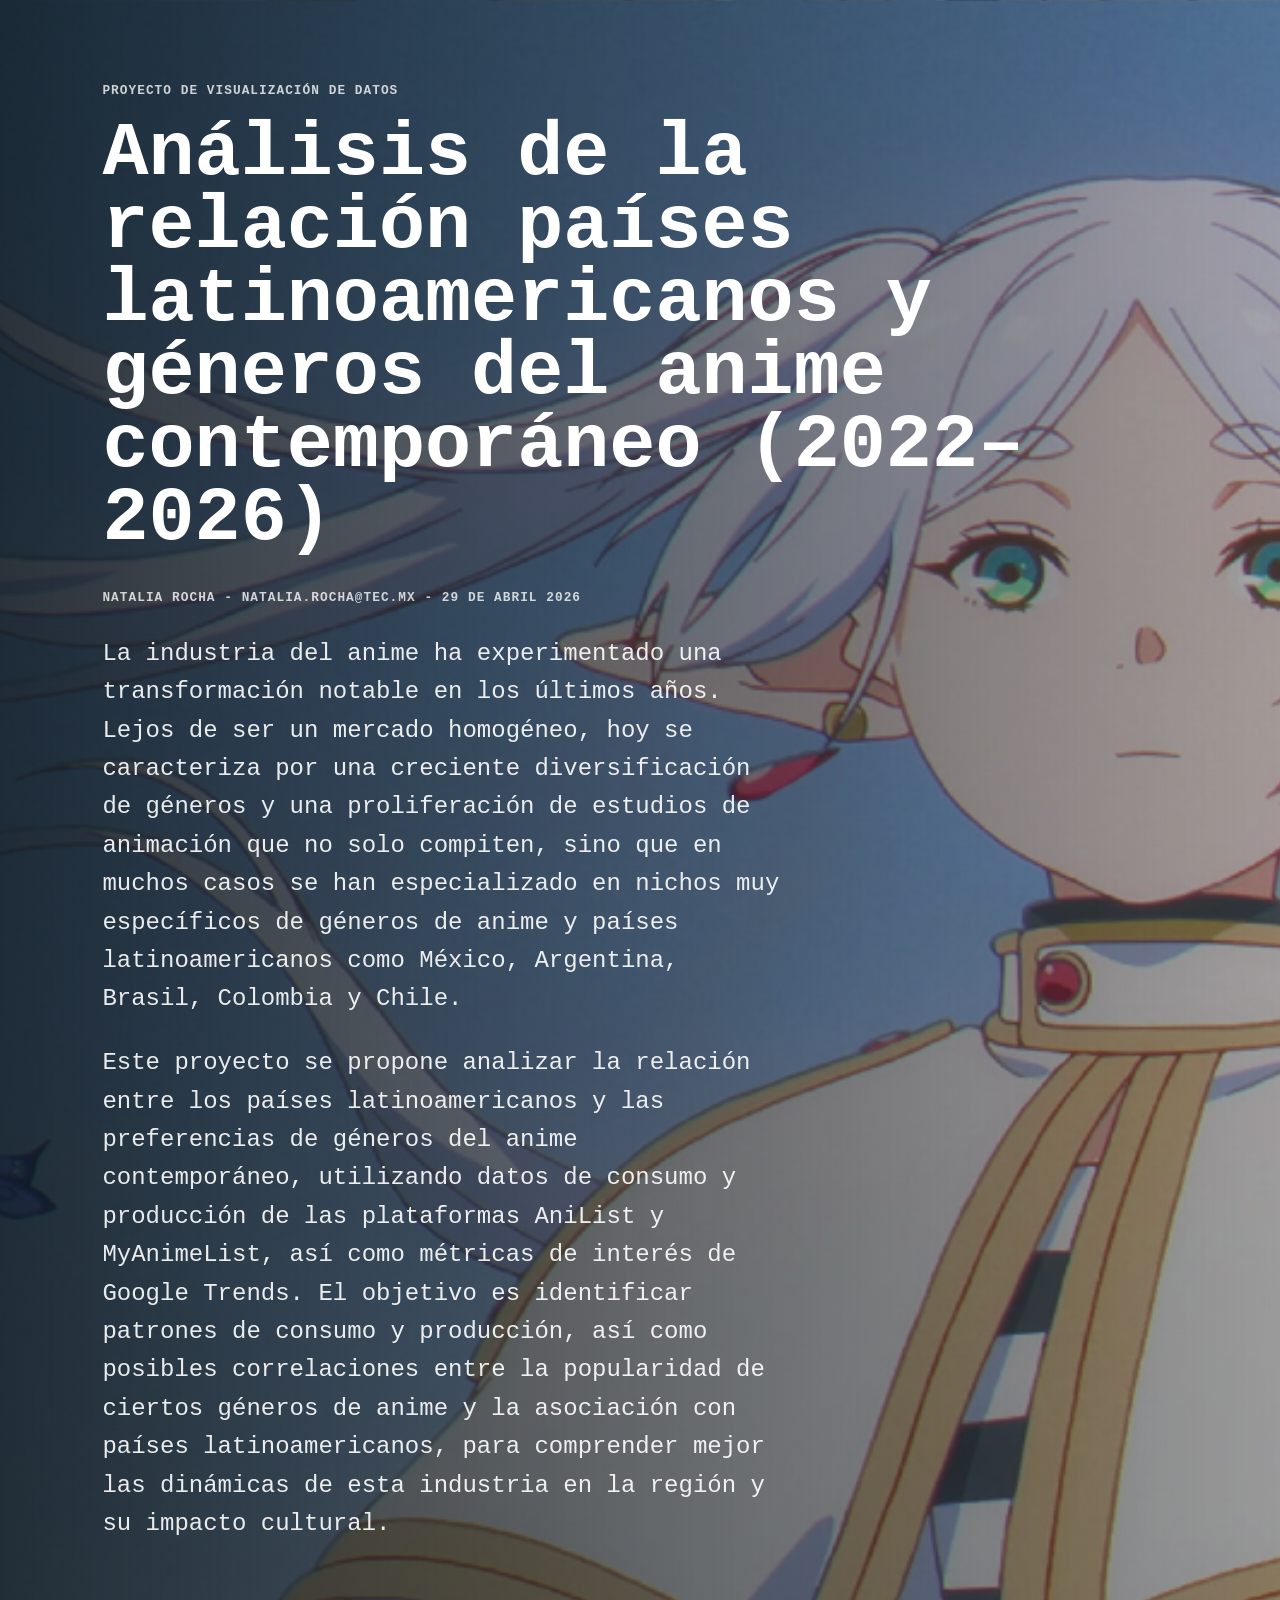
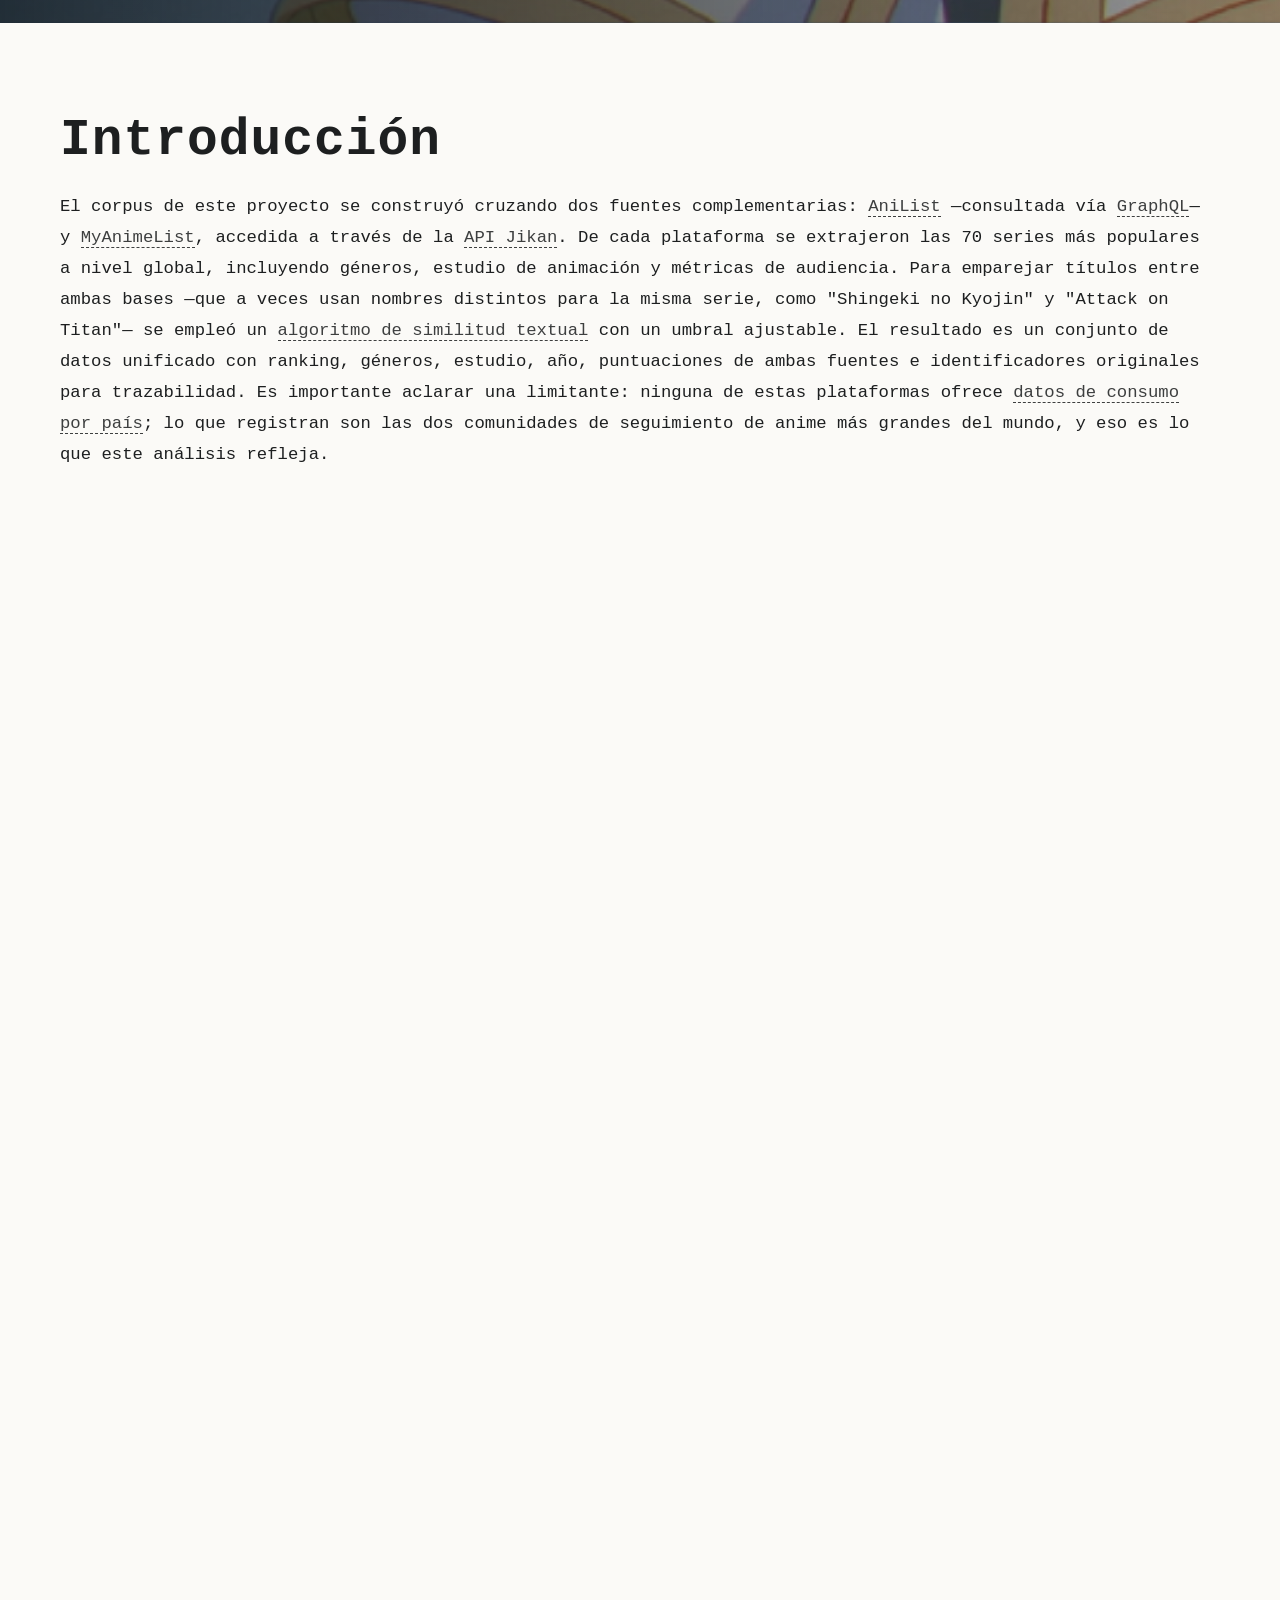
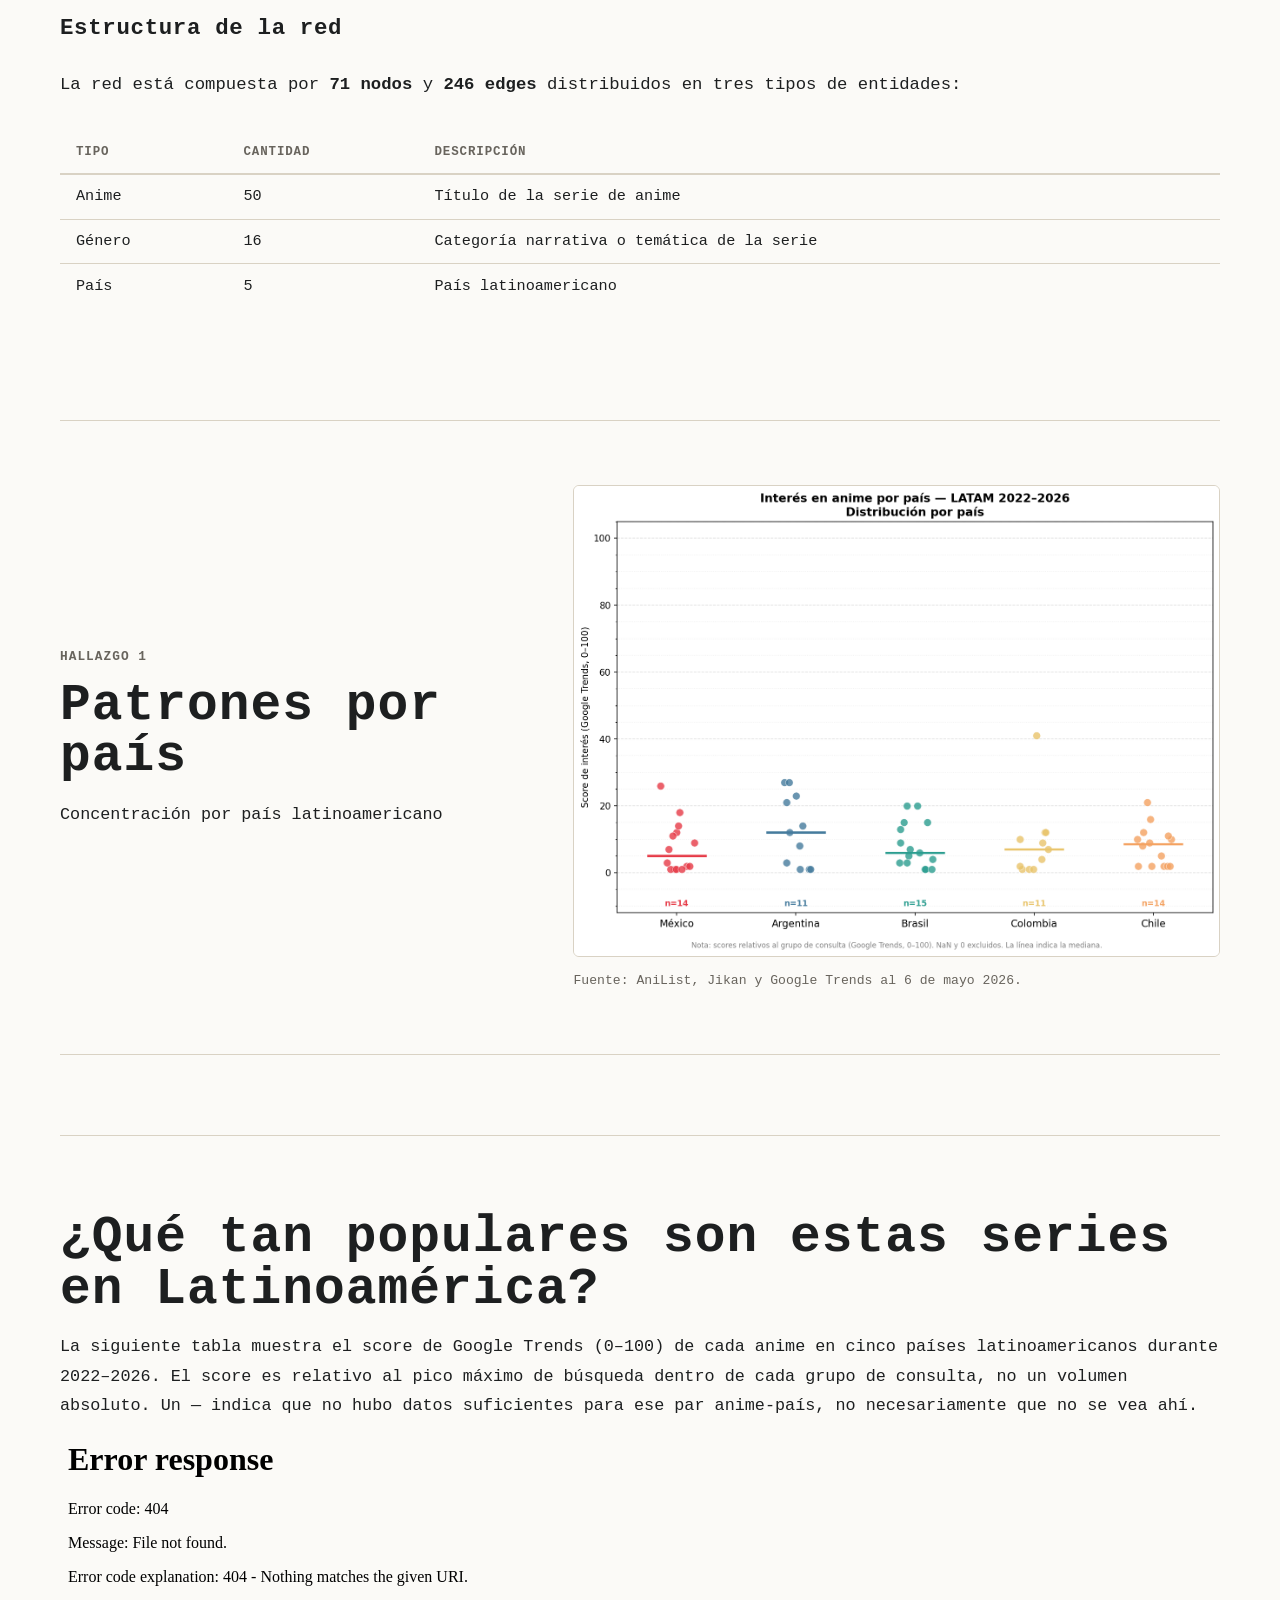
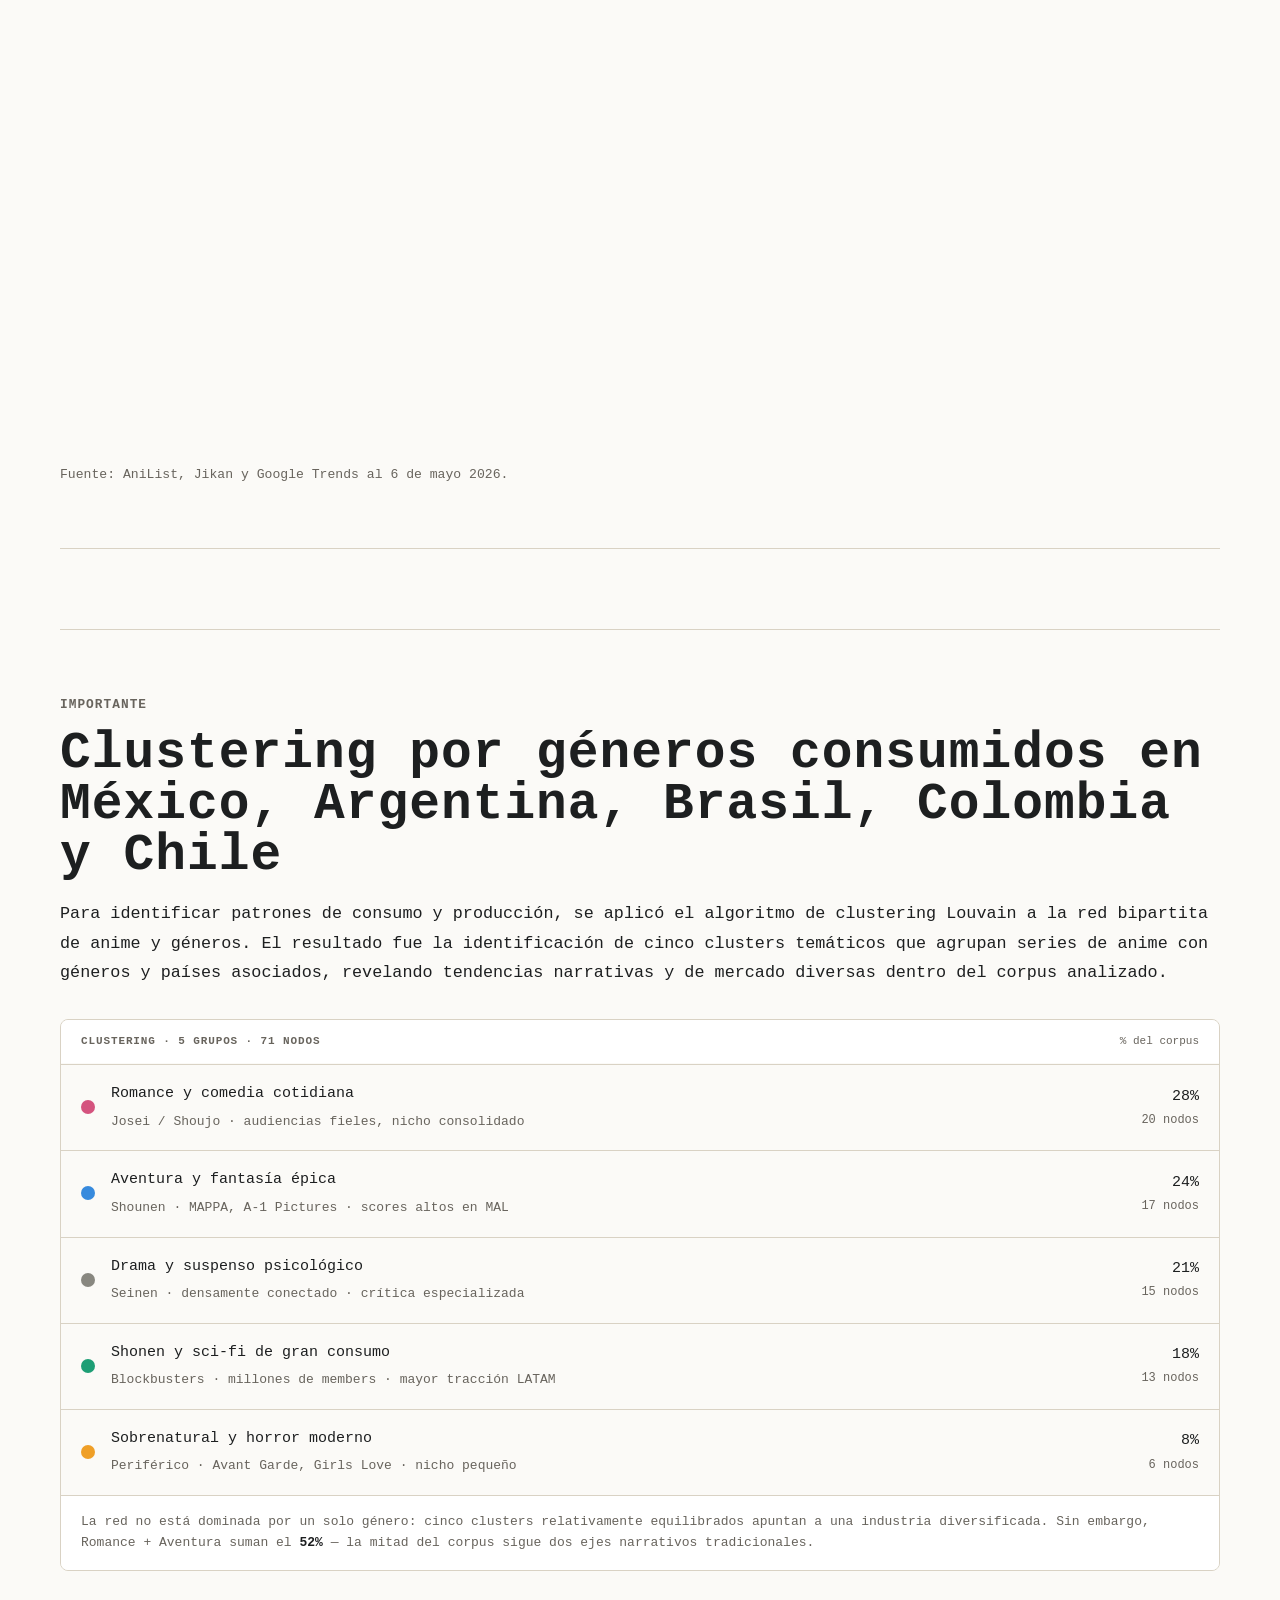
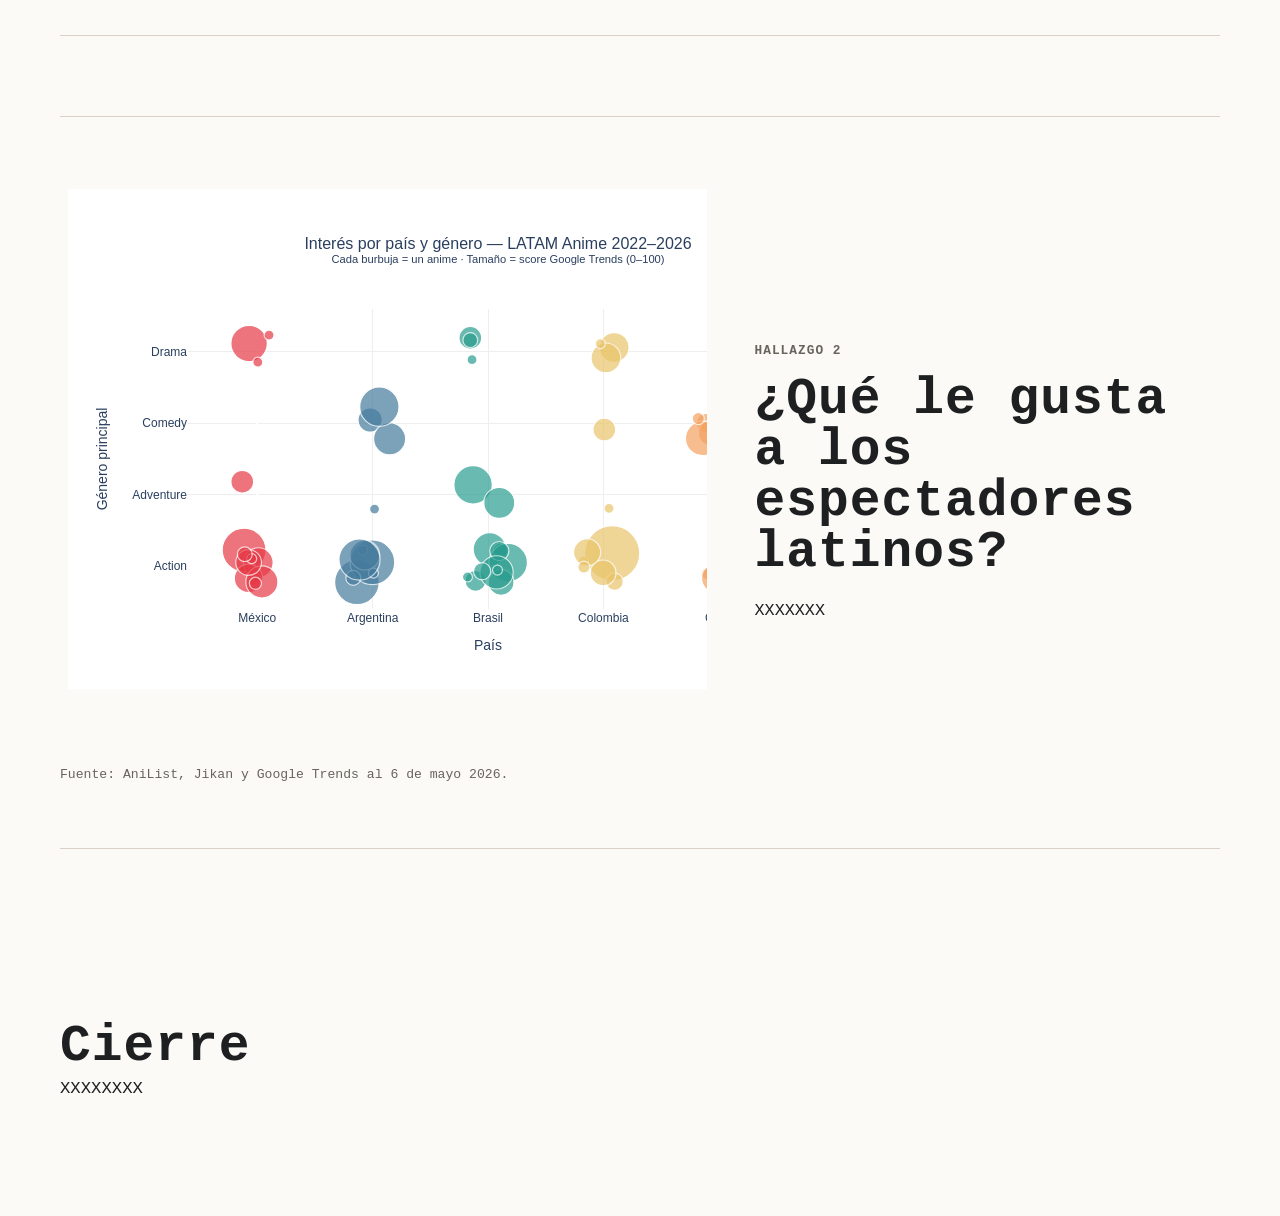
==== index.html @ a0e50c0c "Update index.html" ====
<!doctype html>
<html lang="es">
  <head>
    <meta charset="utf-8">
    <meta name="viewport" content="width=device-width, initial-scale=1">
    <title>Análisis de la relación países latinoamericanos y preferencias de géneros del anime contemporáneo (2022–2026)</title>
    <link rel="stylesheet" href="style.css">
    <style>
      #lightbox {
        display: none;
        position: fixed;
        inset: 0;
        background: rgba(12, 22, 28, 0.92);
        z-index: 999;
        cursor: zoom-out;
        place-items: center;
      }
      #lightbox.activo { display: grid; }
      #lightbox-img {
        max-width: 94vw;
        max-height: 92vh;
        object-fit: contain;
        border-radius: 4px;
      }
      .figuras-hallazgo { display: flex; flex-direction: column; gap: 2rem; }
      .viz-thumb {
        width: 100%;
        display: block;
        cursor: zoom-in;
        border: 1px solid var(--linea);
        border-radius: 6px;
        transition: opacity 0.2s;
      }
      .viz-thumb:hover { opacity: 0.85; }
      .texto.texto-intro { max-width: 100%; }
      .term {
        border-bottom: 1.5px dashed currentColor;
        cursor: help;
        opacity: 0.85;
      }
      .term:hover { opacity: 1; text-decoration: none; }
      #tooltip-intro {
        display: none;
        position: fixed;
        z-index: 9999;
        background: var(--fondo, #fff);
        border: 0.5px solid var(--linea, #ccc);
        border-radius: 8px;
        padding: 10px 14px;
        max-width: 280px;
        pointer-events: none;
      }
      #tooltip-intro.activo { display: block; }
      #tooltip-intro .tt-title { font-size: 13px; font-weight: 600; margin: 0 0 4px; }
      #tooltip-intro .tt-body { font-size: 12px; opacity: 0.75; margin: 0; line-height: 1.5; }
    </style>
  </head>
  <body>
    <header class="hero">
      <div class="hero-texto">
        <p class="serie">Proyecto de visualización de datos</p>
        <h1>Análisis de la relación países latinoamericanos y géneros del anime contemporáneo (2022–2026)</h1>
         <p class="meta">Natalia Rocha - natalia.rocha@tec.mx - 29 de abril 2026</p>
        <p class="entradilla">
          La industria del anime ha experimentado una transformación notable en los últimos años. 
          Lejos de ser un mercado homogéneo, hoy se caracteriza por una creciente diversificación de géneros y una proliferación de estudios de animación que no solo compiten, sino que en muchos casos se han especializado en nichos muy específicos de géneros de anime y países latinoamericanos como México, Argentina, Brasil, Colombia y Chile.</p>

          <p class="entradilla">
          Este proyecto se propone analizar la relación entre los países latinoamericanos y las preferencias de géneros del anime contemporáneo, utilizando datos de consumo y producción de las plataformas AniList y MyAnimeList, así como métricas de interés de Google Trends. 
           El objetivo es identificar patrones de consumo y producción, así como posibles correlaciones entre la popularidad de ciertos géneros de anime y la asociación con países latinoamericanos, para comprender mejor las dinámicas de esta industria en la región y su impacto cultural.
        </p>
       
      </div>
    </header>

    <main>
      <article>

        <section class="texto texto-intro">
          <p class="lead">
          <h2>Introducción</h2>  
          </p>
          <p>
            El corpus de este proyecto se construyó cruzando dos fuentes complementarias:
            <span class="term" data-key="anilist">AniList</span> —consultada vía
            <span class="term" data-key="graphql">GraphQL</span>— y
            <span class="term" data-key="mal">MyAnimeList</span>, accedida a través de la
            <span class="term" data-key="jikan">API Jikan</span>.
            De cada plataforma se extrajeron las 70 series más populares a nivel global, incluyendo géneros, estudio de animación y métricas de audiencia.
            Para emparejar títulos entre ambas bases —que a veces usan nombres distintos para la misma serie, como "Shingeki no Kyojin" y "Attack on Titan"— se empleó un
            <span class="term" data-key="similitud">algoritmo de similitud textual</span>
            con un umbral ajustable. El resultado es un conjunto de datos unificado con ranking, géneros, estudio, año, puntuaciones de ambas fuentes e identificadores originales para trazabilidad. Es importante aclarar una limitante: ninguna de estas plataformas ofrece
            <span class="term" data-key="consumo">datos de consumo por país</span>;
            lo que registran son las dos comunidades de seguimiento de anime más grandes del mundo, y eso es lo que este análisis refleja.
          </p>

          <div id="tooltip-intro">
            <p class="tt-title" id="tt-title-intro"></p>
            <p class="tt-body" id="tt-body-intro"></p>
          </div>
          <iframe 
            src="https://graphcommons.com/graphs/35a53294-5f09-40ff-be3c-08b1b3df6fc3" 
            width="170%" 
            height="1080" 
            frameborder="0">
          </iframe>
          <h3>Estructura de la red</h3>
          <p>La red está compuesta por <strong>71 nodos</strong> y <strong>246 edges</strong> distribuidos en tres tipos de entidades:</p>
          <table>
            <thead>
              <tr>
                <th>Tipo</th>
                <th>Cantidad</th>
                <th>Descripción</th>
              </tr>
            </thead>
            <tbody>
              <tr>
                <td>Anime</td>
                <td>50</td>
                <td>Título de la serie de anime</td>
              </tr>
              <tr>
                <td>Género</td>
                <td>16</td>
                <td>Categoría narrativa o temática de la serie</td>
              </tr>
              <tr>
                <td>País</td>
                <td>5</td>
                <td>País latinoamericano</td>
              </tr>
            </tbody>
          </table>
        </section>

        <section class="modulo modulo-doble">
  <div>
    <p class="etiqueta">Hallazgo 1</p>
    <h2>Patrones por país</h2>
    <p>Concentración por país latinoamericano</p>
  </div>
  <figure>
    <img src="Strip1.png" alt="Strip chart de patrones por país" class="viz-thumb">
    <figcaption>Fuente: AniList, Jikan y Google Trends al 6 de mayo 2026.</figcaption>
  </figure>
</section>

<section class="modulo">
  <h2>¿Qué tan populares son estas series en Latinoamérica?</h2>
  <p>La siguiente tabla muestra el score de Google Trends (0–100) de cada anime en cinco países latinoamericanos durante 2022–2026. El score es relativo al pico máximo de búsqueda dentro de cada grupo de consulta, no un volumen absoluto. Un — indica que no hubo datos suficientes para ese par anime-país, no necesariamente que no se vea ahí.</p>
  <figure>
    <iframe
      src="tabla1_interactiva.html"
      width="100%"
      height="620"
      style="border:none; border-radius:6px;">
    </iframe>
    <figcaption>Fuente: AniList, Jikan y Google Trends al 6 de mayo 2026.</figcaption>
  </figure>
</section>
        <section class="modulo">
          <div>
            <p class="etiqueta">Importante</p>
            <h2>Clustering por géneros consumidos en México, Argentina, Brasil, Colombia y Chile</h2>
            <p>
              Para identificar patrones de consumo y producción, se aplicó el algoritmo de clustering Louvain a la red bipartita de anime y géneros. 
              El resultado fue la identificación de cinco clusters temáticos que agrupan series de anime con géneros y países asociados, revelando tendencias narrativas y de mercado diversas dentro del corpus analizado.
            </p>
          </div>

          <div style="margin-top: 2rem; display: grid; gap: 1px; border: 0.5px solid var(--linea); border-radius: 8px; overflow: hidden;">
            <div style="display: grid; grid-template-columns: 1fr auto; align-items: center; padding: 0.75rem 1.25rem; background: var(--panel);">
              <span style="font-size: 11px; font-weight: 700; letter-spacing: 0.08em; text-transform: uppercase; color: var(--muted);">Clustering · 5 grupos · 71 nodos</span>
              <span style="font-size: 11px; color: var(--muted);">% del corpus</span>
            </div>
            <div style="display: grid; grid-template-columns: 14px 1fr auto; align-items: center; gap: 16px; padding: 1rem 1.25rem; background: var(--fondo); border-top: 0.5px solid var(--linea);">
              <div style="width: 14px; height: 14px; border-radius: 50%; background: #D4537E;"></div>
              <div>
                <p style="margin: 0; font-size: 15px; font-weight: 500;">Romance y comedia cotidiana</p>
                <p style="margin: 0.2rem 0 0; font-size: 13px; color: var(--muted);">Josei / Shoujo · audiencias fieles, nicho consolidado</p>
              </div>
              <div style="text-align: right;">
                <p style="margin: 0; font-size: 15px; font-weight: 500;">28%</p>
                <p style="margin: 0; font-size: 12px; color: var(--muted);">20 nodos</p>
              </div>
            </div>
            <div style="display: grid; grid-template-columns: 14px 1fr auto; align-items: center; gap: 16px; padding: 1rem 1.25rem; background: var(--fondo); border-top: 0.5px solid var(--linea);">
              <div style="width: 14px; height: 14px; border-radius: 50%; background: #378ADD;"></div>
              <div>
                <p style="margin: 0; font-size: 15px; font-weight: 500;">Aventura y fantasía épica</p>
                <p style="margin: 0.2rem 0 0; font-size: 13px; color: var(--muted);">Shounen · MAPPA, A-1 Pictures · scores altos en MAL</p>
              </div>
              <div style="text-align: right;">
                <p style="margin: 0; font-size: 15px; font-weight: 500;">24%</p>
                <p style="margin: 0; font-size: 12px; color: var(--muted);">17 nodos</p>
              </div>
            </div>
            <div style="display: grid; grid-template-columns: 14px 1fr auto; align-items: center; gap: 16px; padding: 1rem 1.25rem; background: var(--fondo); border-top: 0.5px solid var(--linea);">
              <div style="width: 14px; height: 14px; border-radius: 50%; background: #888780;"></div>
              <div>
                <p style="margin: 0; font-size: 15px; font-weight: 500;">Drama y suspenso psicológico</p>
                <p style="margin: 0.2rem 0 0; font-size: 13px; color: var(--muted);">Seinen · densamente conectado · crítica especializada</p>
              </div>
              <div style="text-align: right;">
                <p style="margin: 0; font-size: 15px; font-weight: 500;">21%</p>
                <p style="margin: 0; font-size: 12px; color: var(--muted);">15 nodos</p>
              </div>
            </div>
            <div style="display: grid; grid-template-columns: 14px 1fr auto; align-items: center; gap: 16px; padding: 1rem 1.25rem; background: var(--fondo); border-top: 0.5px solid var(--linea);">
              <div style="width: 14px; height: 14px; border-radius: 50%; background: #1D9E75;"></div>
              <div>
                <p style="margin: 0; font-size: 15px; font-weight: 500;">Shonen y sci-fi de gran consumo</p>
                <p style="margin: 0.2rem 0 0; font-size: 13px; color: var(--muted);">Blockbusters · millones de members · mayor tracción LATAM</p>
              </div>
              <div style="text-align: right;">
                <p style="margin: 0; font-size: 15px; font-weight: 500;">18%</p>
                <p style="margin: 0; font-size: 12px; color: var(--muted);">13 nodos</p>
              </div>
            </div>
            <div style="display: grid; grid-template-columns: 14px 1fr auto; align-items: center; gap: 16px; padding: 1rem 1.25rem; background: var(--fondo); border-top: 0.5px solid var(--linea);">
              <div style="width: 14px; height: 14px; border-radius: 50%; background: #EF9F27;"></div>
              <div>
                <p style="margin: 0; font-size: 15px; font-weight: 500;">Sobrenatural y horror moderno</p>
                <p style="margin: 0.2rem 0 0; font-size: 13px; color: var(--muted);">Periférico · Avant Garde, Girls Love · nicho pequeño</p>
              </div>
              <div style="text-align: right;">
                <p style="margin: 0; font-size: 15px; font-weight: 500;">8%</p>
                <p style="margin: 0; font-size: 12px; color: var(--muted);">6 nodos</p>
              </div>
            </div>
            <div style="padding: 1rem 1.25rem; background: var(--panel); border-top: 0.5px solid var(--linea);">
              <p style="margin: 0; font-size: 13px; color: var(--muted); line-height: 1.6;">
                La red no está dominada por un solo género: cinco clusters relativamente equilibrados apuntan a una industria diversificada. Sin embargo, Romance + Aventura suman el <strong style="color: var(--texto);">52%</strong> — la mitad del corpus sigue dos ejes narrativos tradicionales.
              </p>
            </div>
          </div>
        </section>

        <section class="modulo modulo-doble invertido modulo-bubble">
          <figure class="figura-bubble">
            <iframe
              src="bubble1.html"
              width="100%"
              height="560"
              style="border:none; border-radius:6px;">
            </iframe>
            <figcaption>Fuente: AniList, Jikan y Google Trends al 6 de mayo 2026.</figcaption>
          </figure>
          <div>
            <p class="etiqueta">Hallazgo 2</p>
            <h2>¿Qué le gusta a los espectadores latinos?</h2>
            <p>XXXXXXX</p>
          </div>
        </section>

        <section class="texto cierre">
          <h2>Cierre</h2>
          <p>
            XXXXXXXX
          </p>
        </section>

      </article>
    </main>

    <div id="lightbox">
      <img id="lightbox-img" src="" alt="">
    </div>

    <script>
      const tooltipDefs = {
        anilist: {
          title: "AniList",
          body: "Plataforma de seguimiento de anime y manga con más de 10 millones de usuarios. Permite consultar su base de datos pública vía GraphQL."
        },
        graphql: {
          title: "GraphQL",
          body: "Lenguaje de consulta para APIs que permite pedir exactamente los campos necesarios, a diferencia de REST que devuelve estructuras fijas."
        },
        mal: {
          title: "MyAnimeList (MAL)",
          body: "La base de datos de anime más grande del mundo con más de 20 millones de usuarios. Ofrece scores, rankings y estadísticas de audiencia globales."
        },
        jikan: {
          title: "API Jikan",
          body: "API REST no oficial que expone los datos públicos de MyAnimeList. Su nombre significa 'tiempo' en japonés."
        },
        similitud: {
          title: "Algoritmo de similitud textual",
          body: "Técnica que compara dos cadenas de texto y devuelve un porcentaje de parecido. Se usó SequenceMatcher de Python con un umbral de 0.75."
        },
        consumo: {
          title: "Datos de consumo por país",
          body: "Información sobre cuántas personas ven un contenido en un país específico. Ni AniList ni MAL la publican; solo existen como dato interno de plataformas como Netflix o Crunchyroll."
        }
      };

      const tooltip = document.getElementById('tooltip-intro');
      const ttTitle = document.getElementById('tt-title-intro');
      const ttBody  = document.getElementById('tt-body-intro');

      document.querySelectorAll('.term').forEach(el => {
        el.addEventListener('mouseenter', e => {
          const d = tooltipDefs[el.dataset.key];
          if (!d) return;
          ttTitle.textContent = d.title;
          ttBody.textContent  = d.body;
          tooltip.classList.add('activo');
          positionTooltip(e);
        });
        el.addEventListener('mousemove', positionTooltip);
        el.addEventListener('mouseleave', () => tooltip.classList.remove('activo'));
      });

      function positionTooltip(e) {
        const margin = 14, tw = 280;
        let x = e.clientX + margin;
        let y = e.clientY + margin;
        if (x + tw > window.innerWidth - 8) x = e.clientX - tw - margin;
        tooltip.style.left = x + 'px';
        tooltip.style.top  = y + 'px';
      }
    </script>

    <script>
      document.addEventListener('DOMContentLoaded', () => {
        const lightbox = document.getElementById('lightbox');
        const lightboxImg = document.getElementById('lightbox-img');

        document.querySelectorAll('.viz-thumb').forEach(img => {
          img.addEventListener('click', () => {
            lightboxImg.src = img.src;
            lightbox.classList.add('activo');
          });
        });

        lightbox.addEventListener('click', () => {
          lightbox.classList.remove('activo');
        });

        document.addEventListener('keydown', e => {
          if (e.key === 'Escape') lightbox.classList.remove('activo');
        });
      });
    </script>
  </body>
</html>
---- style.css ----
:root {
  --fondo: #fbfaf7;
  --texto: #1d1f20;
  --muted: #68645d;
  --linea: #d9d2c4;
  --acento: #8f2d56;
  --acento-2: #0e6f64;
  --panel: #ffffff;
}

* {
  box-sizing: border-box;
}

body {
  margin: 0;
  background: var(--fondo);
  color: var(--texto);
  font-family: "American Typewriter", "Courier New", Courier, monospace;
  line-height: 1.7;
  font-size: 1.05rem;
  -webkit-font-smoothing: antialiased;
}

.hero {
  min-height: 84vh;
  display: grid;
  align-items: end;
  padding: 5rem max(1.25rem, 8vw);
  color: #fff;
  background:
    linear-gradient(90deg, rgba(12, 22, 28, 0.86), rgba(12, 22, 28, 0.35)),
    url("img/img1.png") center / cover;
}

.hero-texto {
  max-width: 980px;
}

.serie,
.meta,
.etiqueta,
figcaption {
  margin: 0;
  color: var(--muted);
  font-size: 0.8rem;
  font-weight: 700;
  letter-spacing: 0.08em;
  text-transform: uppercase;
}

.hero .serie,
.hero .meta {
  color: rgba(255, 255, 255, 0.78);
}

h1,
h2,
p {
  margin: 0;
}

h1 {
  margin-top: 1rem;
  max-width: 960px;
  font-family: "American Typewriter", "Courier New", Courier, monospace;
  font-size: clamp(2.5rem, 6vw, 5.5rem);
  line-height: 0.95;
  letter-spacing: 0;
}

.entradilla {
  max-width: 680px;
  margin-top: 1.6rem;
  font-size: clamp(1.1rem, 2vw, 1.5rem);
  line-height: 1.6;
  color: rgba(255, 255, 255, 0.9);
}

.meta {
  margin-top: 2rem;
}

article {
  width: min(1160px, calc(100% - 2.5rem));
  margin: 0 auto;
}

/* ── Texto corrido ── */
.texto {
  max-width: 680px;
  padding: 5rem 0;
}

.texto.texto-intro {
  max-width: 100%;
}

.texto p {
  font-size: 1.08rem;
  line-height: 1.8;
  color: var(--texto);
}

.texto p + p {
  margin-top: 1.5rem;
}

.lead {
  font-size: clamp(1.25rem, 2.4vw, 1.75rem);
  line-height: 1.45;
  color: var(--texto);
}

/* ── Tabla ── */
table {
  width: 100%;
  border-collapse: collapse;
  margin-top: 2rem;
  font-size: 0.95rem;
}

th {
  text-align: left;
  padding: 0.6rem 1rem;
  font-size: 0.78rem;
  font-weight: 700;
  letter-spacing: 0.07em;
  text-transform: uppercase;
  color: var(--muted);
  border-bottom: 2px solid var(--linea);
}

td {
  padding: 0.65rem 1rem;
  border-bottom: 1px solid var(--linea);
  line-height: 1.5;
}

tr:last-child td {
  border-bottom: none;
}

/* ── Headings dentro del artículo ── */
h3 {
  margin-top: 3rem;
  font-family: "Lucida Console", "Courier New", monospace;
  font-size: clamp(1.1rem, 2vw, 1.4rem);
  letter-spacing: 0.03em;
  color: var(--texto);
}

/* ── Módulos ── */
.modulo {
  margin: 2rem 0 5rem;
  padding: 4rem 0;
  border-top: 1px solid var(--linea);
  border-bottom: 1px solid var(--linea);
}

.modulo-doble {
  display: grid;
  grid-template-columns: minmax(260px, 0.72fr) minmax(320px, 1fr);
  gap: 3rem;
  align-items: center;
}

.modulo-doble.invertido {
  grid-template-columns: minmax(320px, 1fr) minmax(260px, 0.72fr);
}

h2 {
  margin-top: 0.75rem;
  font-family: "Lucida Console", "Courier New", monospace;
  font-size: clamp(2rem, 4vw, 4rem);
  line-height: 1;
  letter-spacing: 0.02em;
}

.modulo p:not(.etiqueta) {
  margin-top: 1.1rem;
  font-size: 1.05rem;
  line-height: 1.75;
  color: var(--texto);
}

figure {
  margin: 0;
}

.placeholder-viz {
  min-height: 420px;
  display: grid;
  place-items: center;
  border: 1px solid var(--linea);
  border-radius: 8px;
  background:
    linear-gradient(135deg, rgba(14, 111, 100, 0.18), transparent 52%),
    linear-gradient(45deg, rgba(143, 45, 86, 0.18), transparent 48%),
    var(--panel);
  color: var(--muted);
  font-weight: 700;
}

figcaption {
  margin-top: 0.85rem;
  text-transform: none;
  letter-spacing: 0;
  font-weight: 500;
  font-size: 0.82rem;
  line-height: 1.5;
}

/* ── Destacado ── */
.destacado {
  display: grid;
  grid-template-columns: minmax(180px, 0.35fr) minmax(260px, 1fr);
  gap: 2rem;
  align-items: center;
}

.cifra {
  color: var(--acento);
  font-family: "American Typewriter", "Courier New", Courier, monospace;
  font-size: clamp(4rem, 12vw, 9rem);
  line-height: 0.9;
}

.cierre {
  padding-bottom: 7rem;
}

/* ── Lightbox ── */
.figuras-hallazgo {
  display: flex;
  flex-direction: column;
  gap: 2rem;
}

.viz-thumb {
  width: 100%;
  display: block;
  cursor: zoom-in;
  border: 1px solid var(--linea);
  border-radius: 6px;
  transition: opacity 0.2s;
}

.viz-thumb:hover {
  opacity: 0.85;
}

#lightbox {
  display: none;
  position: fixed;
  inset: 0;
  background: rgba(12, 22, 28, 0.92);
  z-index: 999;
  cursor: zoom-out;
  place-items: center;
}

#lightbox.activo {
  display: grid;
}

#lightbox-img {
  max-width: 94vw;
  max-height: 92vh;
  object-fit: contain;
  border-radius: 4px;
}

/* ── Responsive ── */
@media (max-width: 780px) {
  .hero {
    min-height: 76vh;
    padding-top: 4rem;
  }

  .modulo-doble,
  .modulo-doble.invertido,
  .destacado {
    grid-template-columns: 1fr;
  }

  .placeholder-viz {
    min-height: 320px;
  }

  .texto {
    max-width: 100%;
  }
}
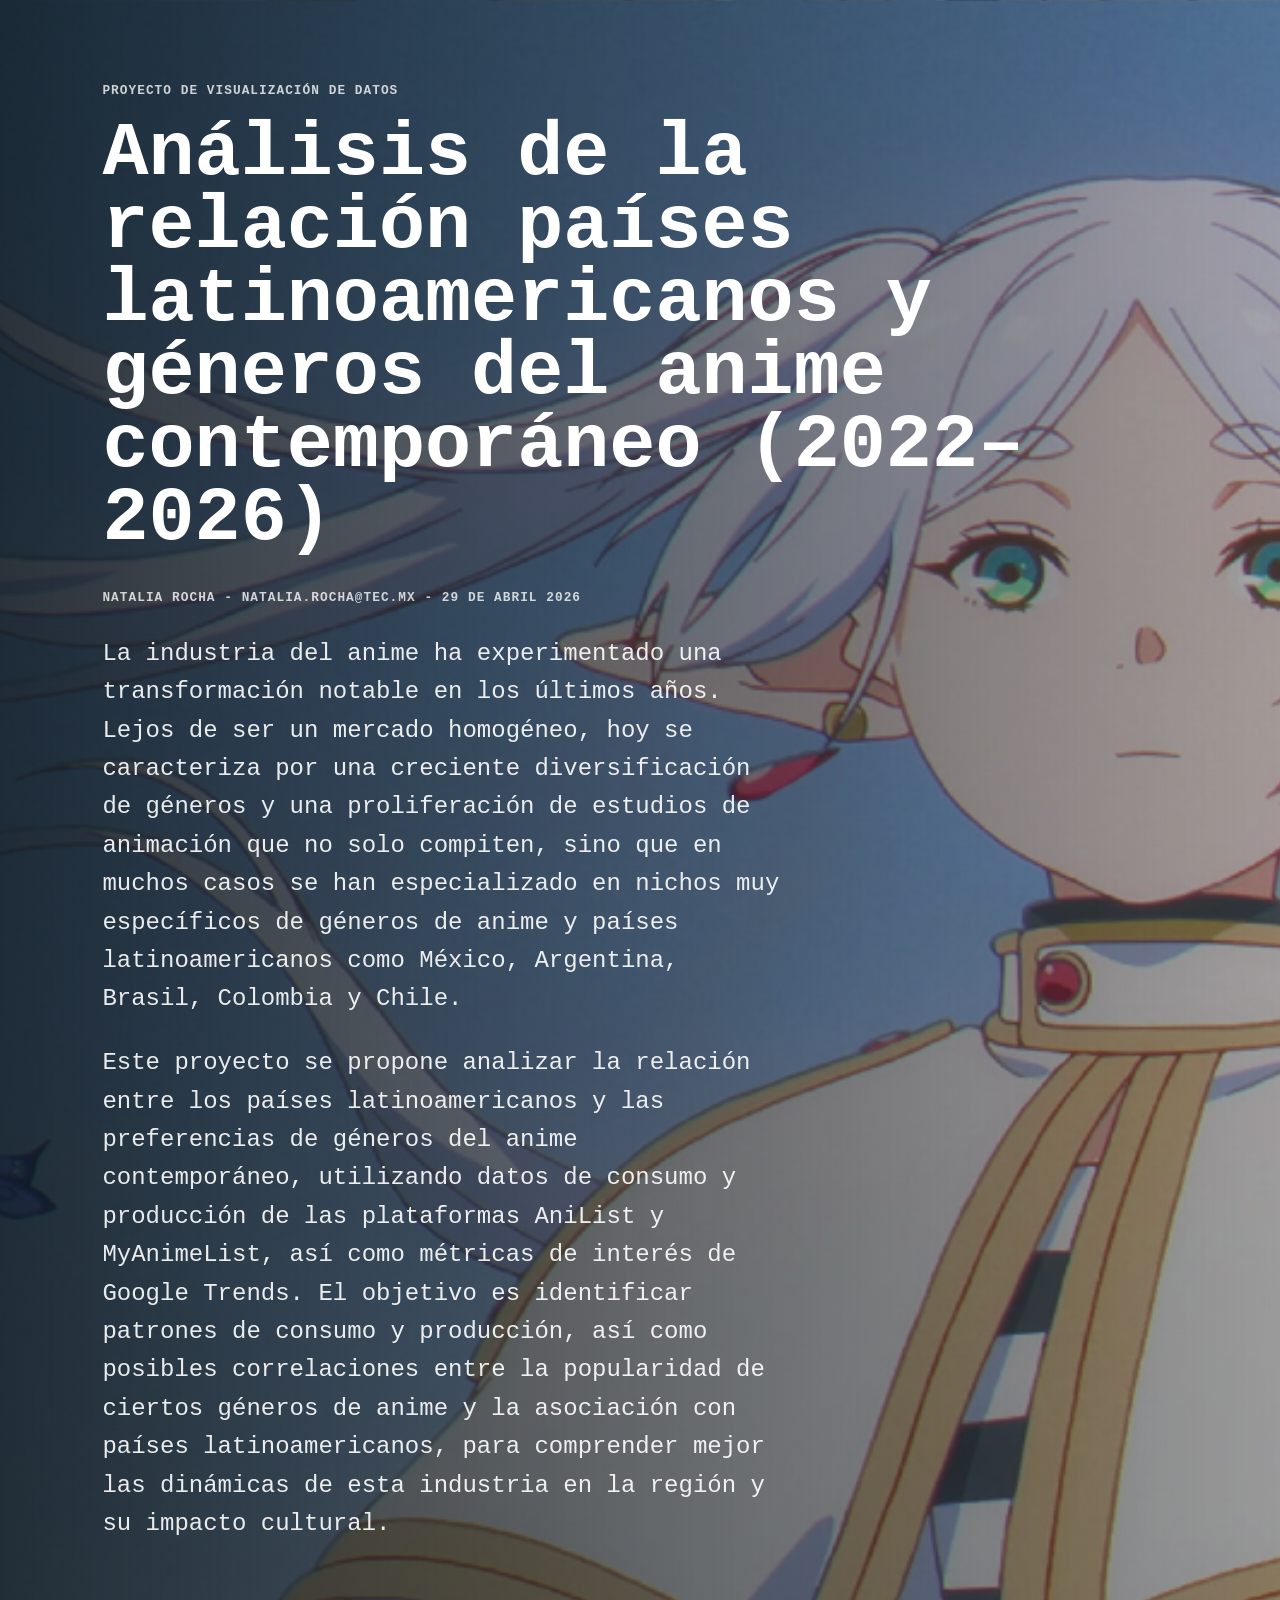
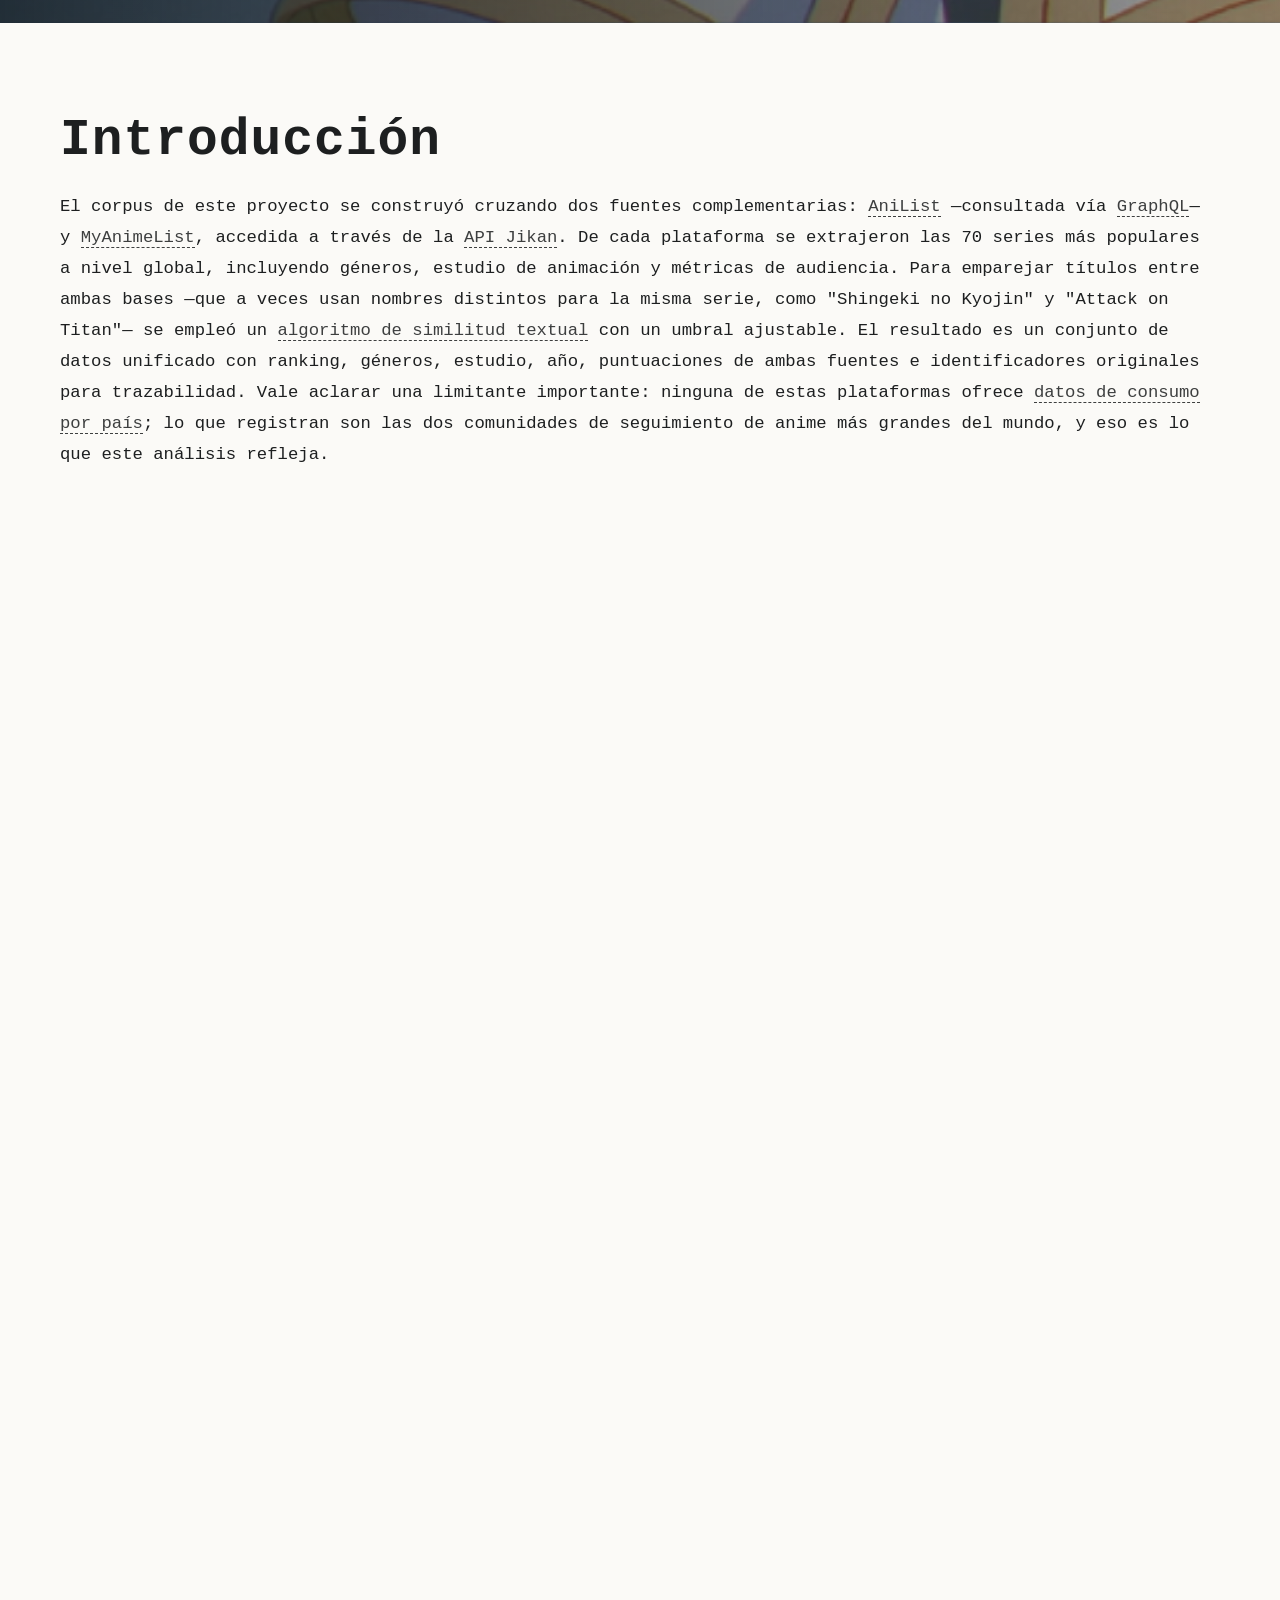
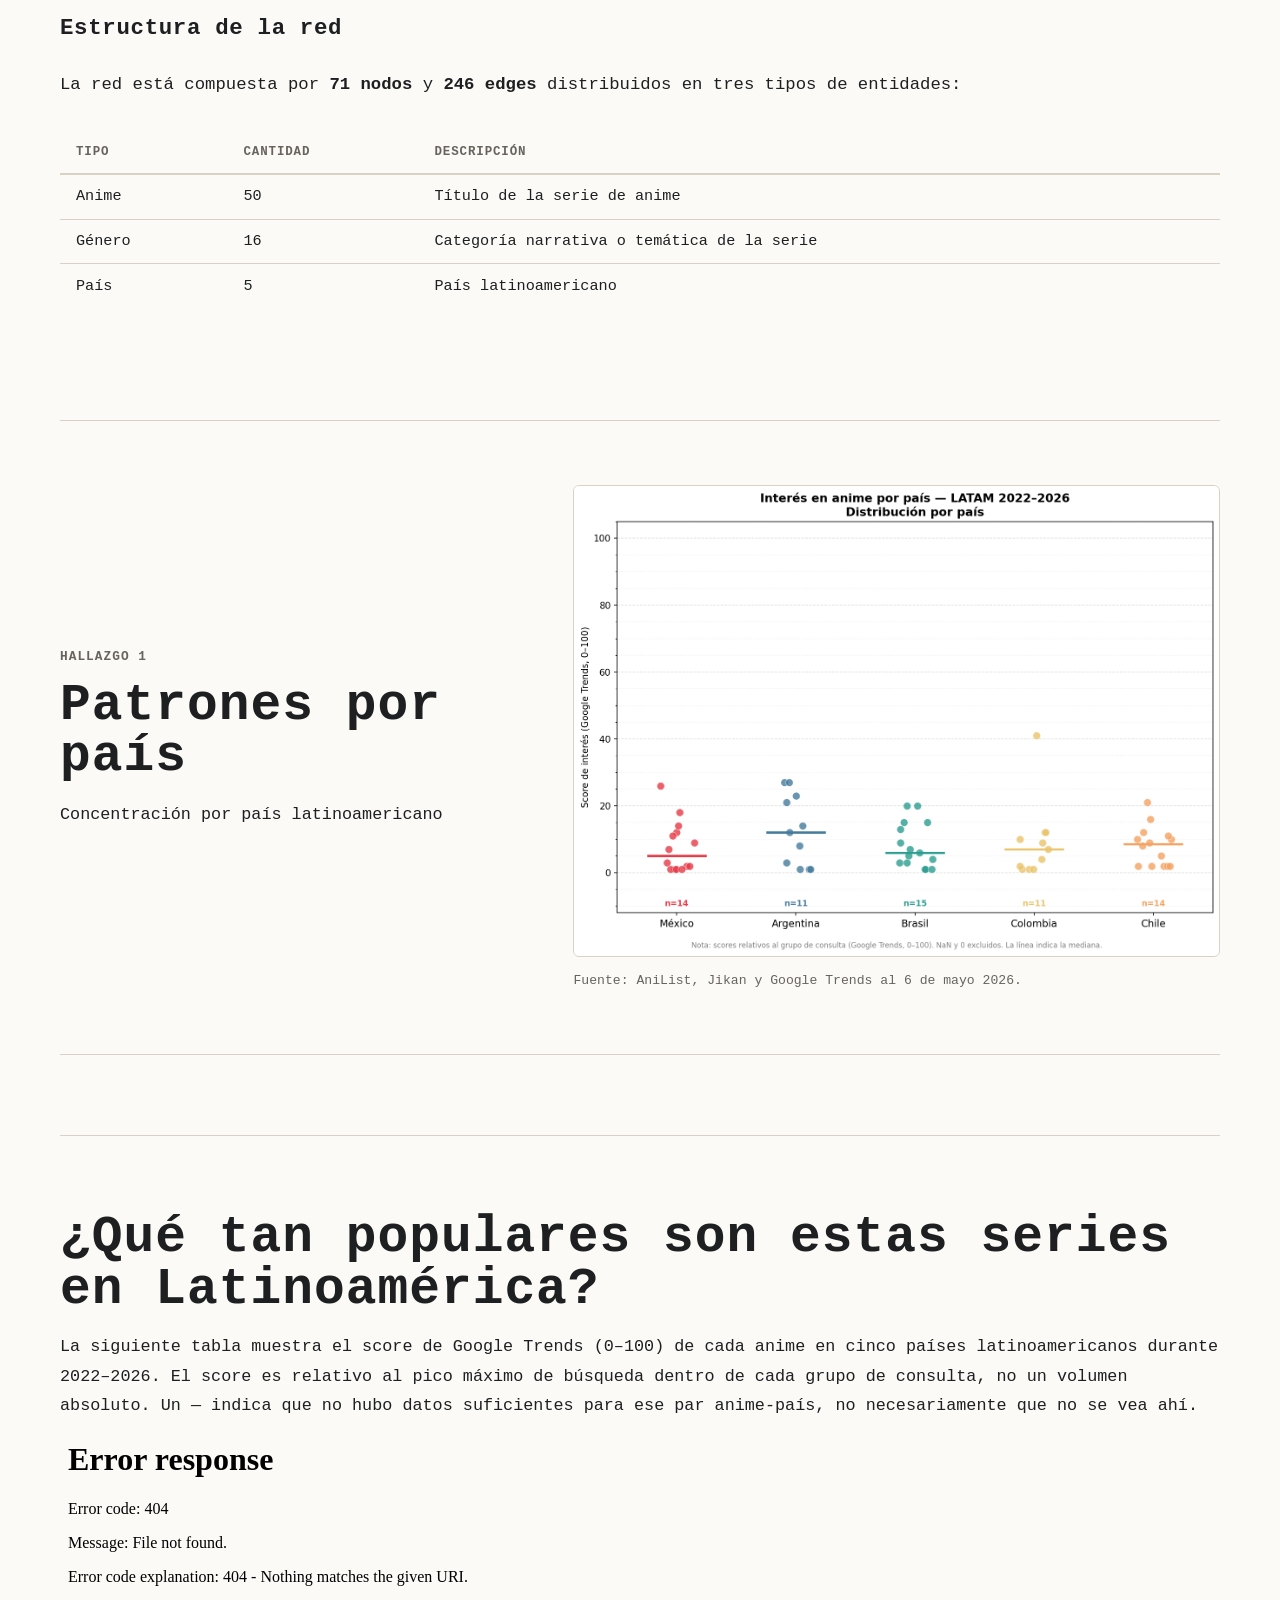
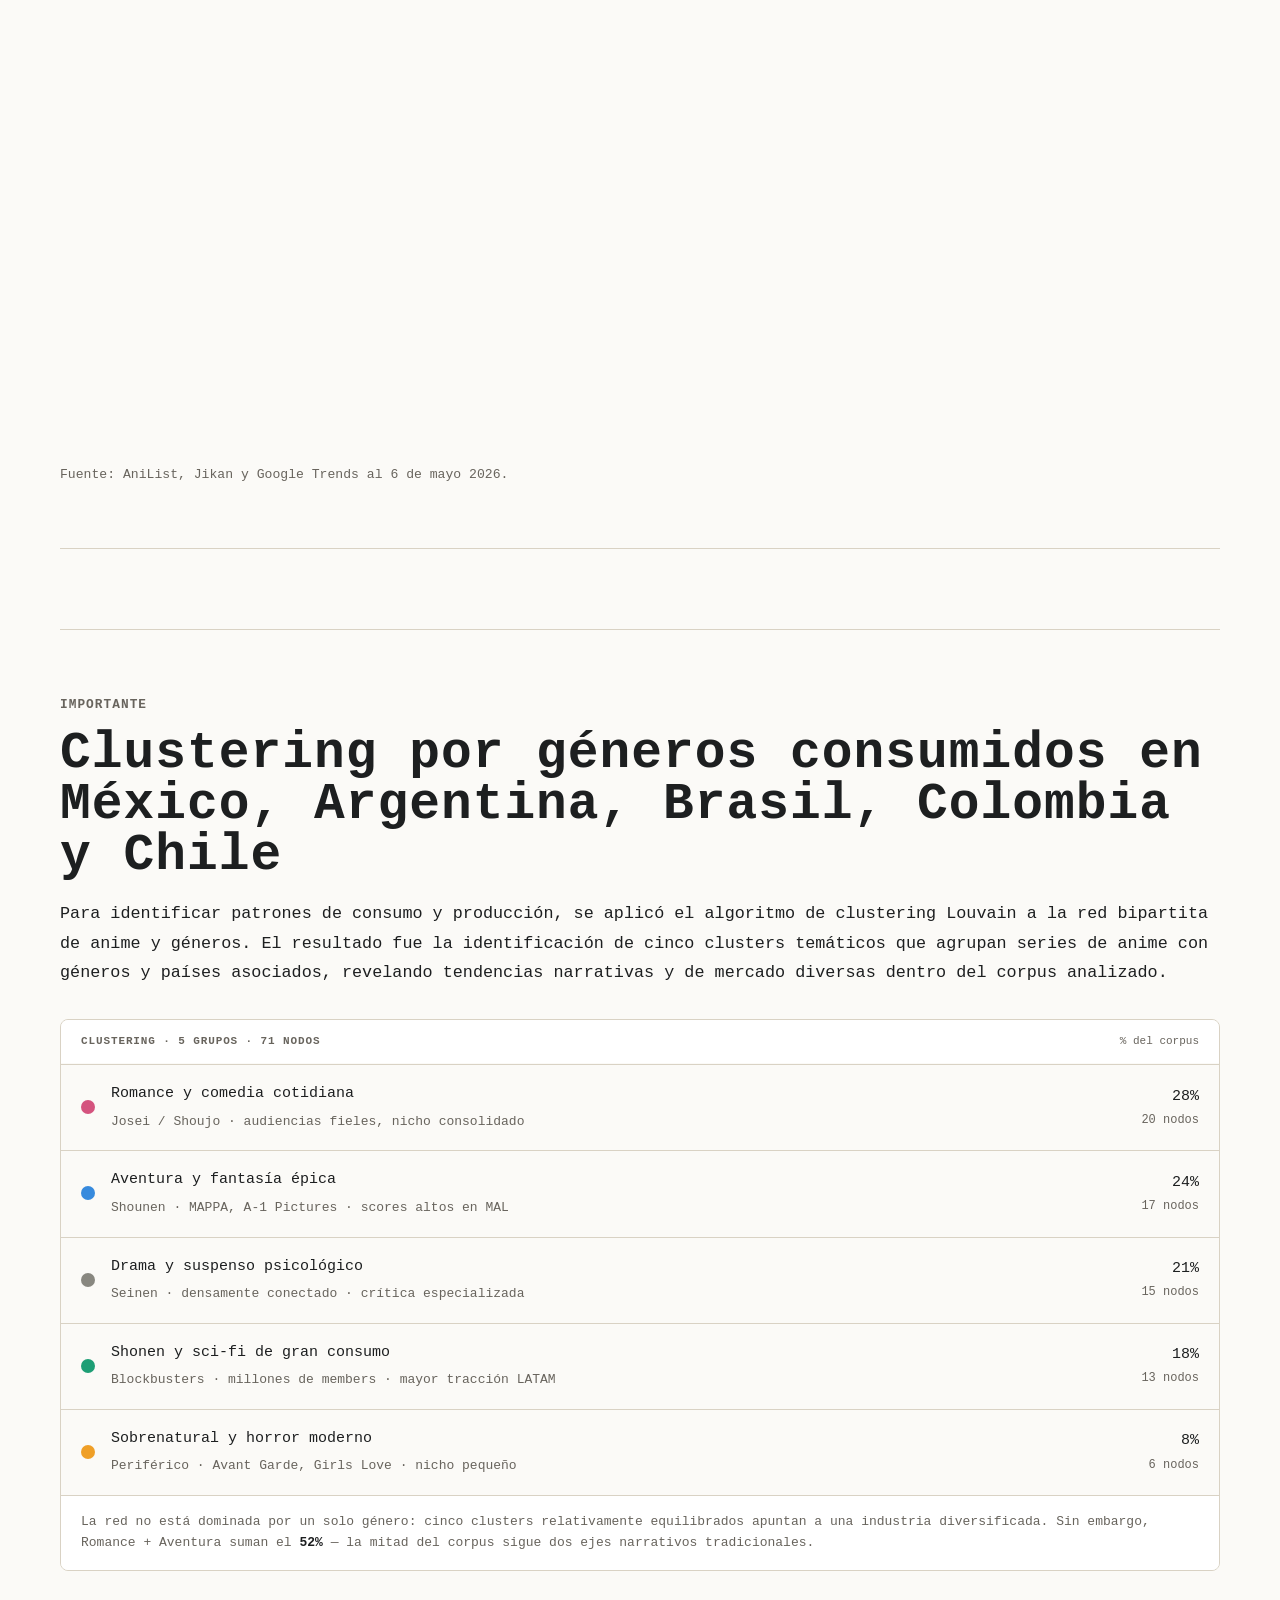
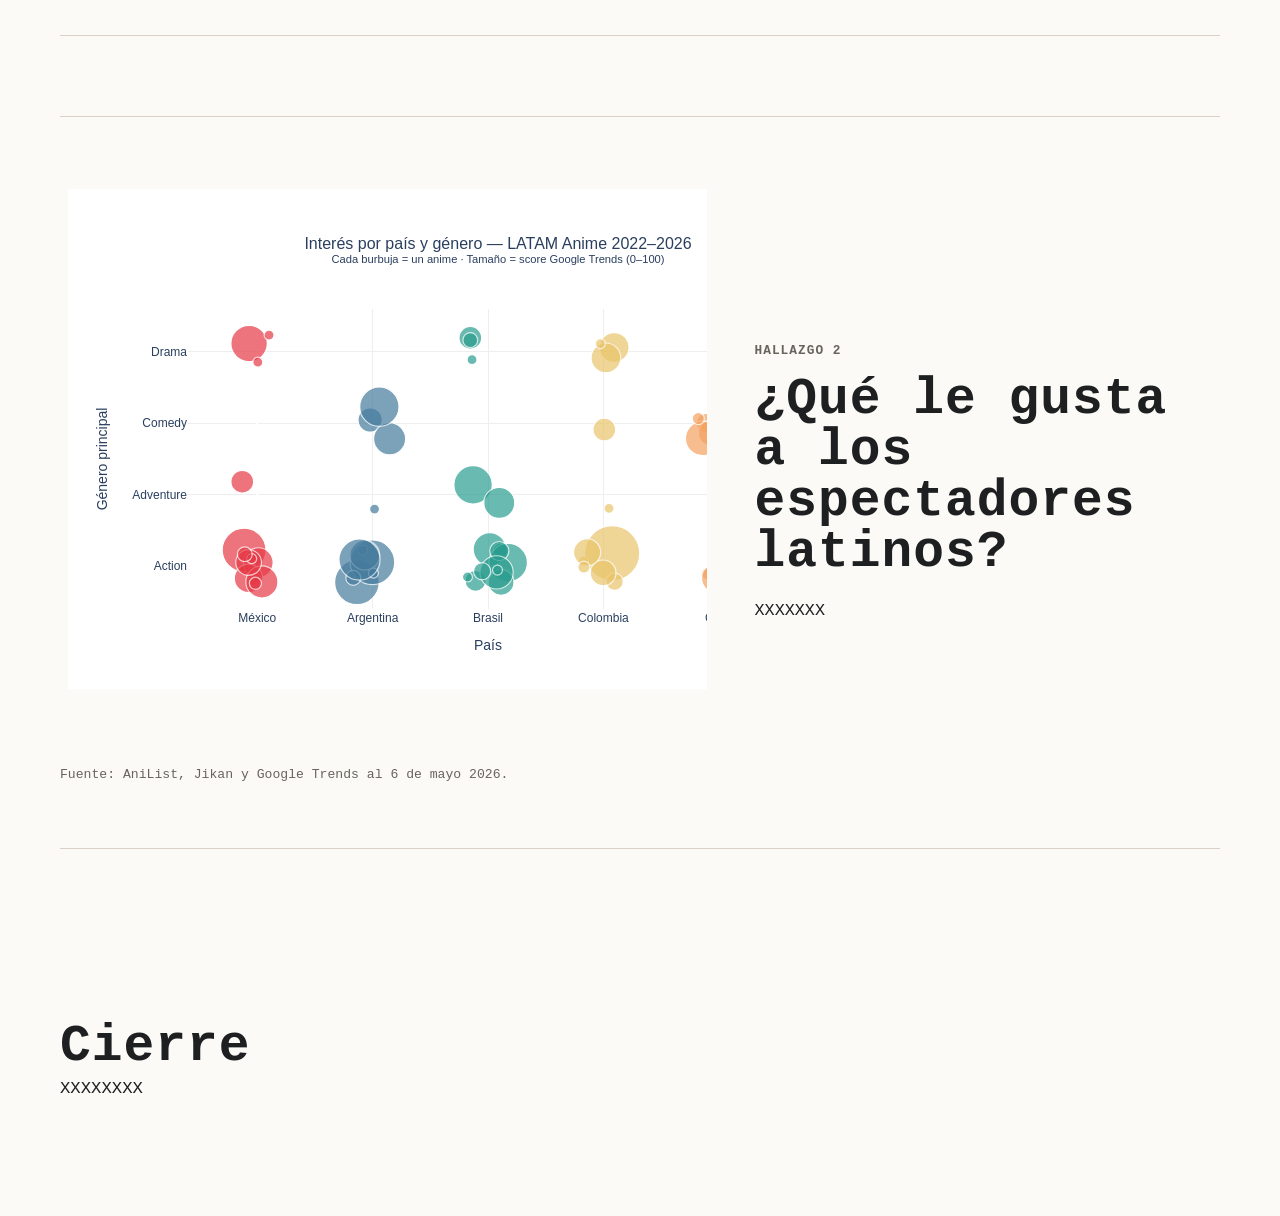
==== commit 95cf912d: "Update index.html" ====
--- a/index.html
+++ b/index.html
@@ -53,6 +53,7 @@
       #tooltip-intro.activo { display: block; }
       #tooltip-intro .tt-title { font-size: 13px; font-weight: 600; margin: 0 0 4px; }
       #tooltip-intro .tt-body { font-size: 12px; opacity: 0.75; margin: 0; line-height: 1.5; }
+      .red-row { transition: opacity 0.5s ease, transform 0.5s ease; }
     </style>
   </head>
   <body>
@@ -89,7 +90,7 @@
             De cada plataforma se extrajeron las 70 series más populares a nivel global, incluyendo géneros, estudio de animación y métricas de audiencia.
             Para emparejar títulos entre ambas bases —que a veces usan nombres distintos para la misma serie, como "Shingeki no Kyojin" y "Attack on Titan"— se empleó un
             <span class="term" data-key="similitud">algoritmo de similitud textual</span>
-            con un umbral ajustable. El resultado es un conjunto de datos unificado con ranking, géneros, estudio, año, puntuaciones de ambas fuentes e identificadores originales para trazabilidad. Es importante aclarar una limitante: ninguna de estas plataformas ofrece
+            con un umbral ajustable. El resultado es un conjunto de datos unificado con ranking, géneros, estudio, año, puntuaciones de ambas fuentes e identificadores originales para trazabilidad. Vale aclarar una limitante importante: ninguna de estas plataformas ofrece
             <span class="term" data-key="consumo">datos de consumo por país</span>;
             lo que registran son las dos comunidades de seguimiento de anime más grandes del mundo, y eso es lo que este análisis refleja.
           </p>
@@ -105,7 +106,7 @@
             frameborder="0">
           </iframe>
           <h3>Estructura de la red</h3>
-          <p>La red está compuesta por <strong>71 nodos</strong> y <strong>246 edges</strong> distribuidos en tres tipos de entidades:</p>
+          <p>La red está compuesta por <strong><span class="count-up" data-target="71">0</span> nodos</strong> y <strong><span class="count-up" data-target="246">0</span> edges</strong> distribuidos en tres tipos de entidades:</p>
           <table>
             <thead>
               <tr>
@@ -114,20 +115,20 @@
                 <th>Descripción</th>
               </tr>
             </thead>
-            <tbody>
-              <tr>
+            <tbody class="red-tbody">
+              <tr class="red-row" style="opacity:0; transform: translateY(12px);">
                 <td>Anime</td>
-                <td>50</td>
+                <td><span class="count-up" data-target="50">0</span></td>
                 <td>Título de la serie de anime</td>
               </tr>
-              <tr>
+              <tr class="red-row" style="opacity:0; transform: translateY(12px);">
                 <td>Género</td>
-                <td>16</td>
+                <td><span class="count-up" data-target="16">0</span></td>
                 <td>Categoría narrativa o temática de la serie</td>
               </tr>
-              <tr>
+              <tr class="red-row" style="opacity:0; transform: translateY(12px);">
                 <td>País</td>
-                <td>5</td>
+                <td><span class="count-up" data-target="5">0</span></td>
                 <td>País latinoamericano</td>
               </tr>
             </tbody>
@@ -269,6 +270,54 @@
     </div>
 
     <script>
+      function animateCount(el, target, duration) {
+        const start = performance.now();
+        function step(now) {
+          const progress = Math.min((now - start) / duration, 1);
+          const ease = 1 - Math.pow(1 - progress, 3);
+          el.textContent = Math.round(ease * target);
+          if (progress < 1) requestAnimationFrame(step);
+        }
+        requestAnimationFrame(step);
+      }
+
+      function initRedObserver() {
+        const tbody = document.querySelector('.red-tbody');
+        const rows  = document.querySelectorAll('.red-row');
+        const countsInHeader = document.querySelectorAll('p .count-up');
+        let fired = false;
+
+        const observer = new IntersectionObserver(entries => {
+          entries.forEach(entry => {
+            if (entry.isIntersecting && !fired) {
+              fired = true;
+
+              countsInHeader.forEach(el => {
+                animateCount(el, parseInt(el.dataset.target), 900);
+              });
+
+              rows.forEach((row, i) => {
+                setTimeout(() => {
+                  row.style.opacity = '1';
+                  row.style.transform = 'translateY(0)';
+                  row.querySelectorAll('.count-up').forEach(el => {
+                    animateCount(el, parseInt(el.dataset.target), 700);
+                  });
+                }, i * 180);
+              });
+
+              observer.disconnect();
+            }
+          });
+        }, { threshold: 0.3 });
+
+        if (tbody) observer.observe(tbody);
+      }
+
+      document.addEventListener('DOMContentLoaded', initRedObserver);
+    </script>
+
+    <script>
       const tooltipDefs = {
         anilist: {
           title: "AniList",
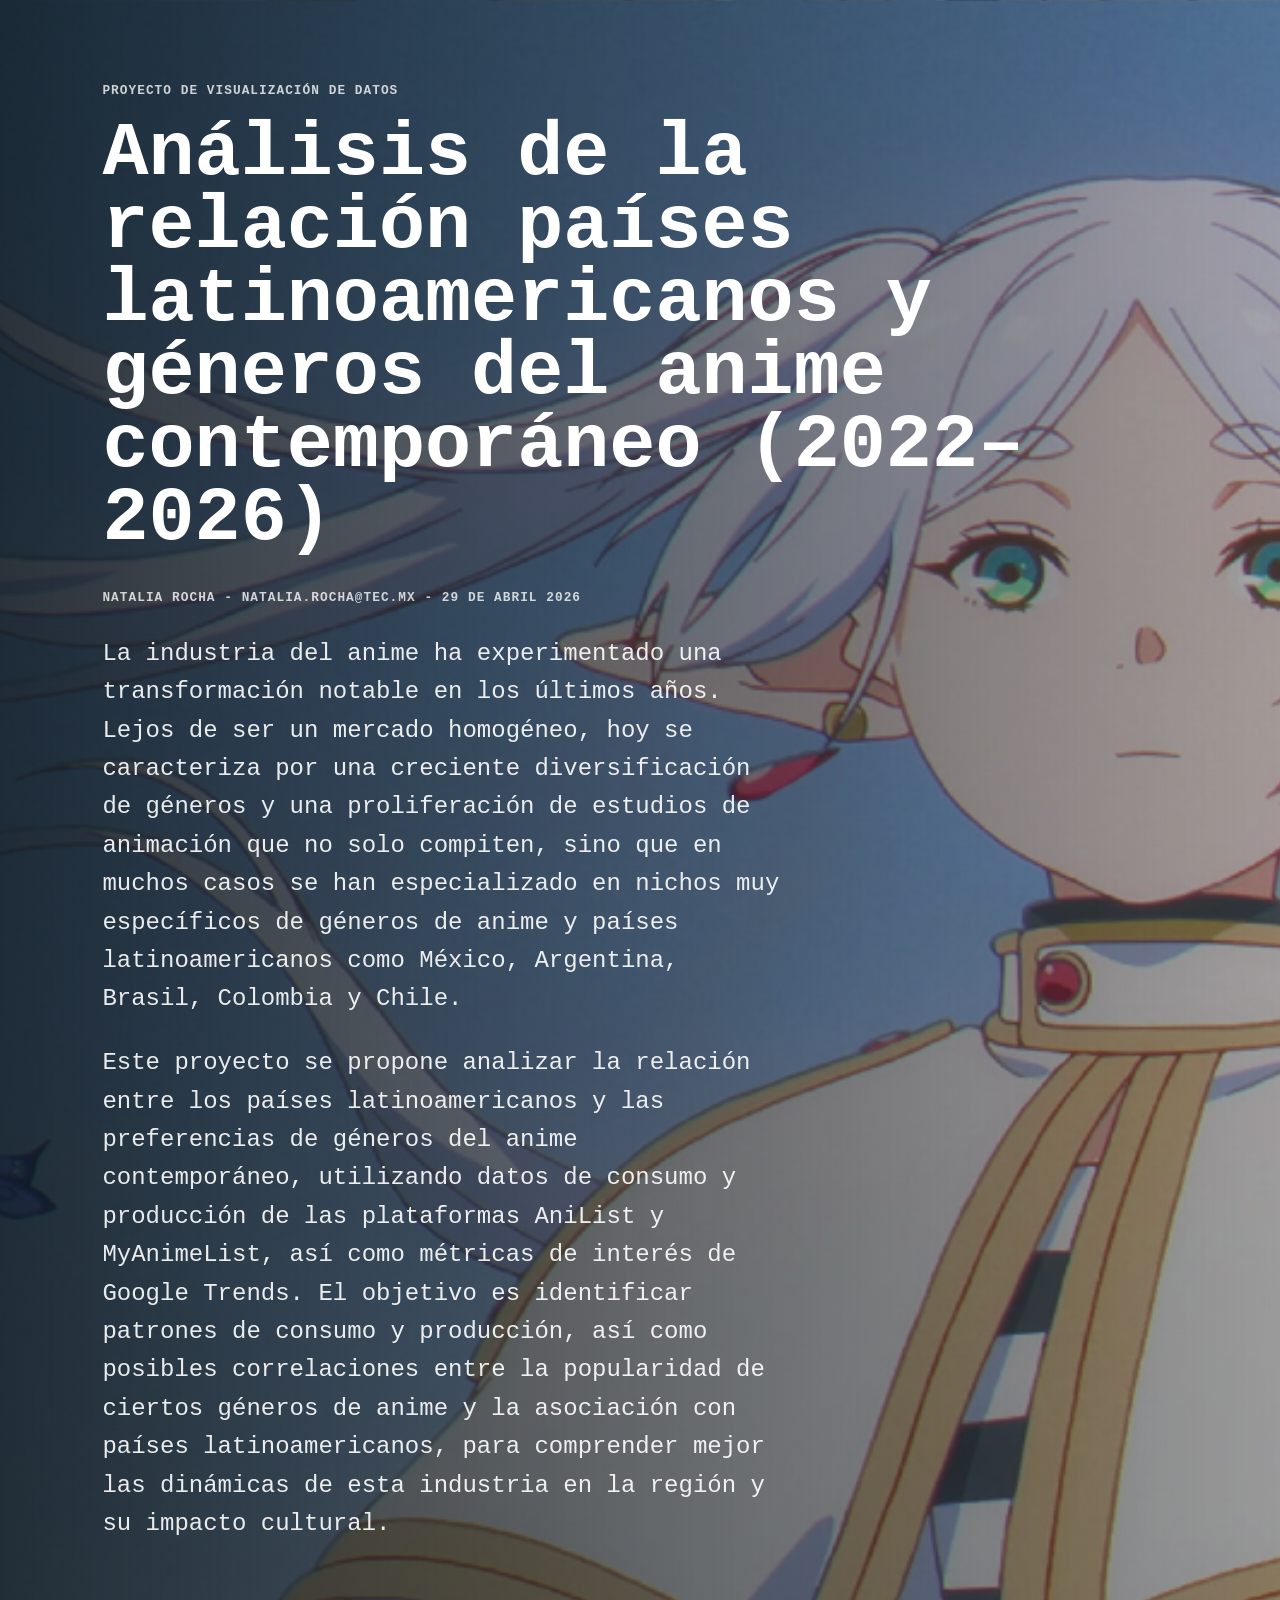
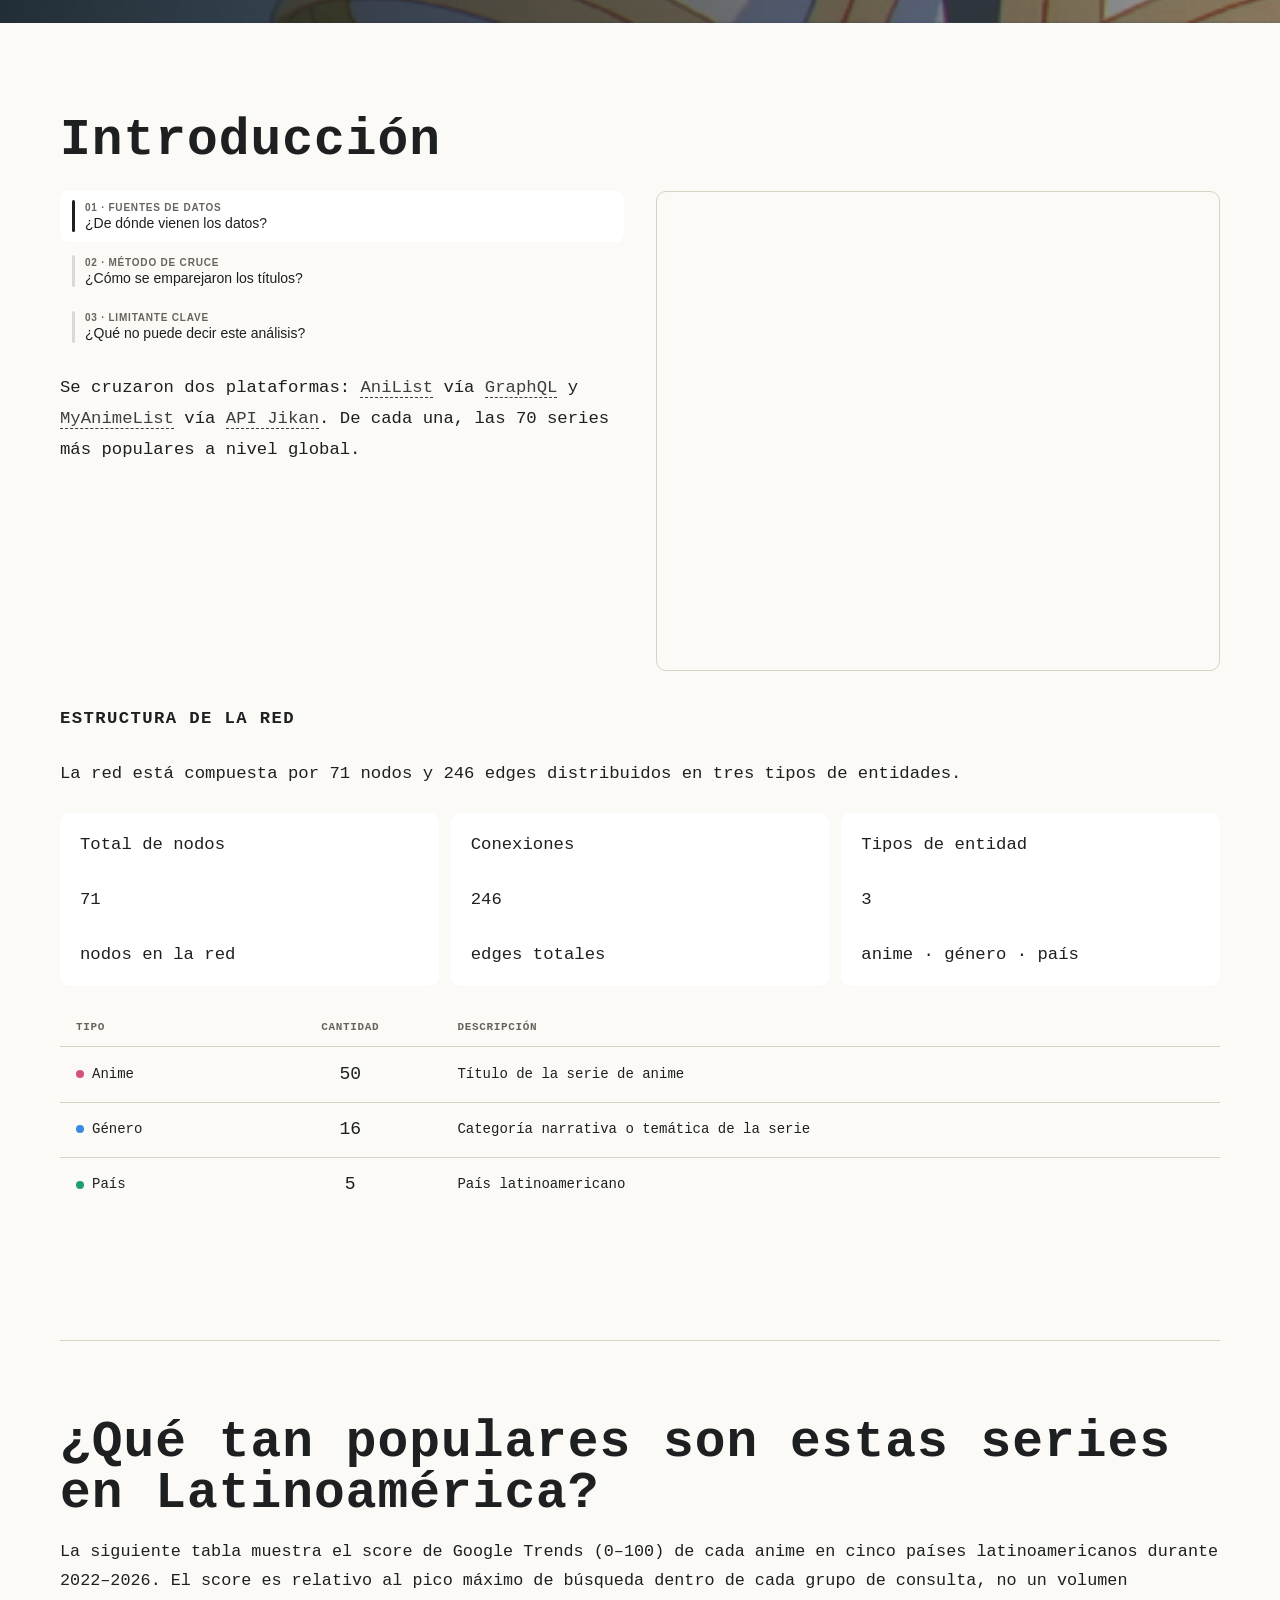
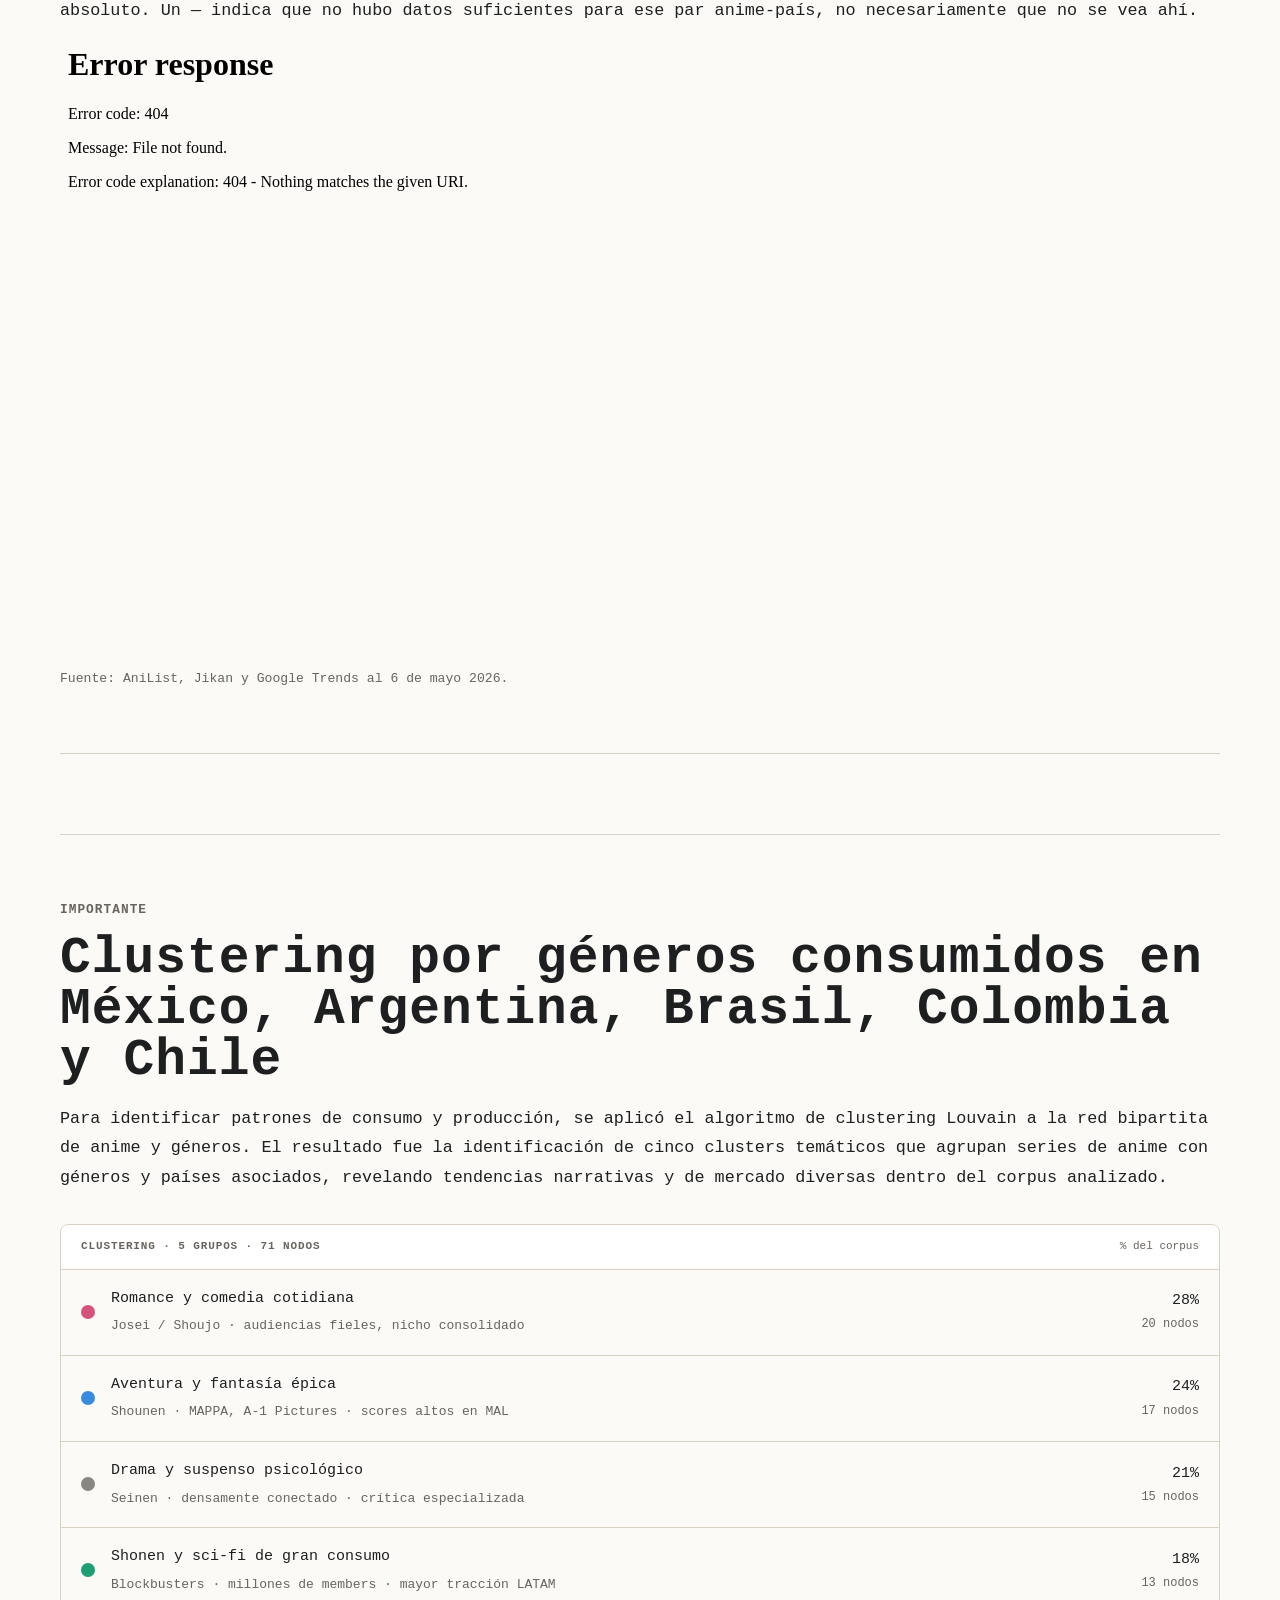
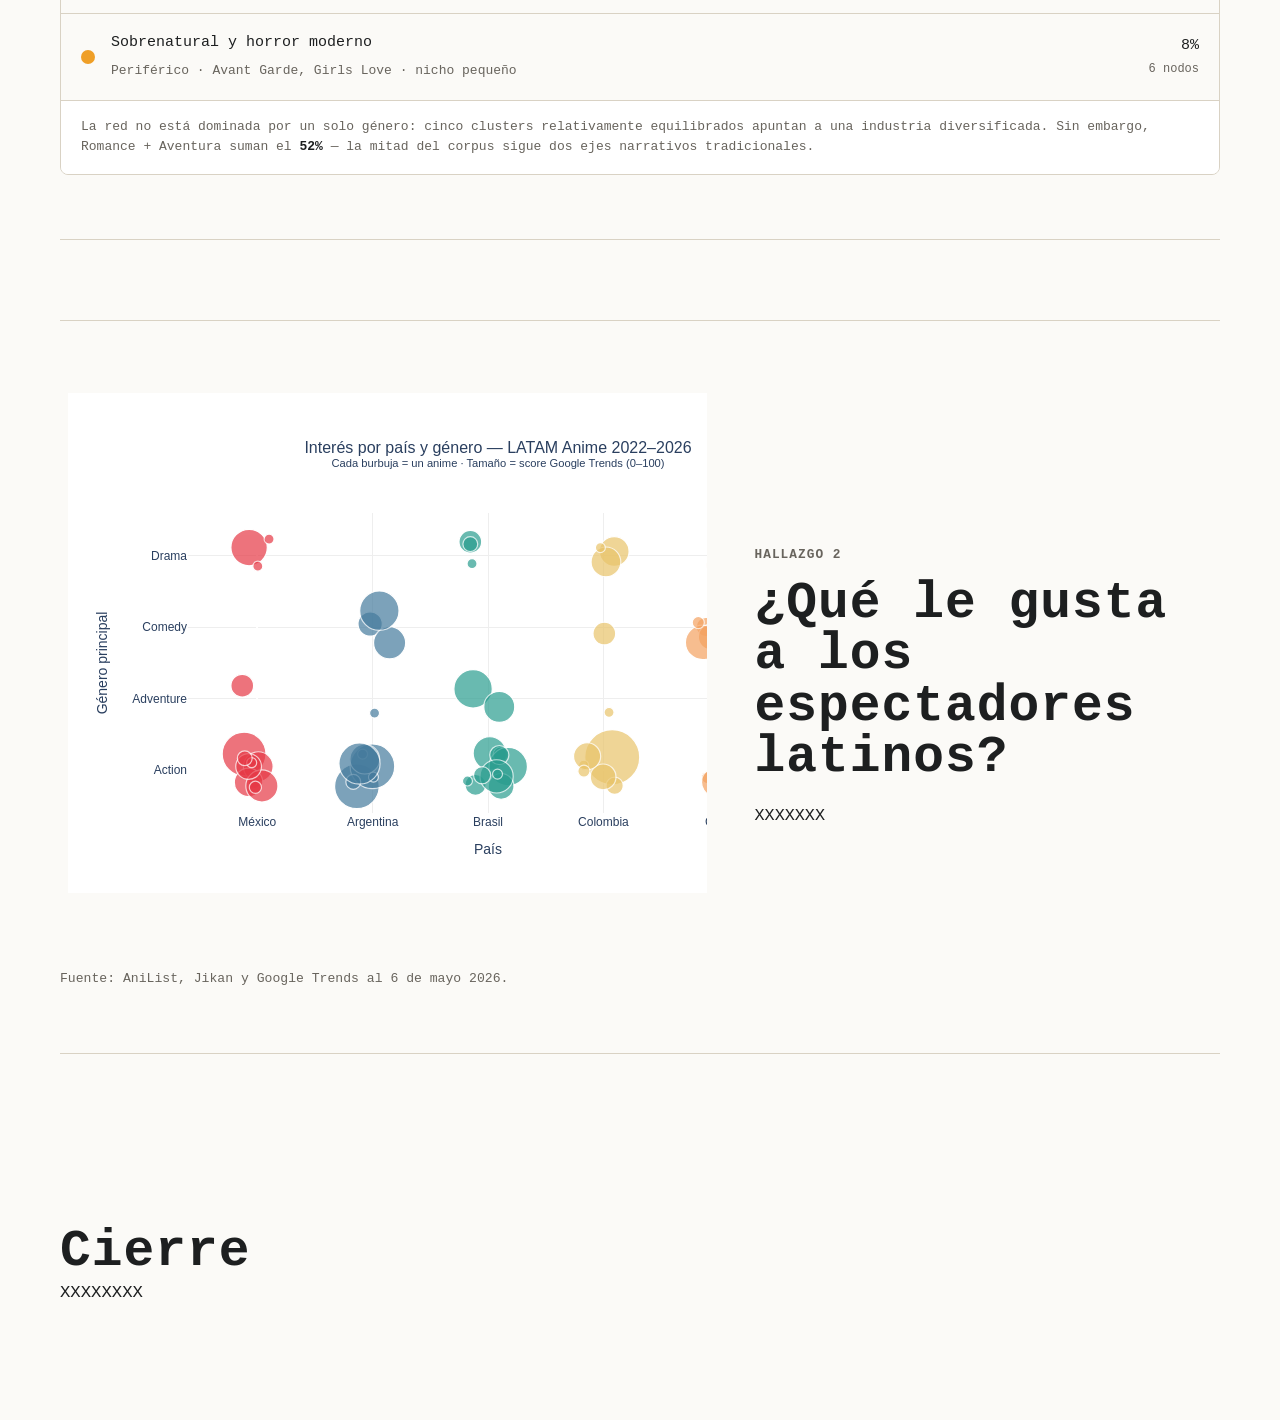
==== commit 04509ce0: "Update index.html" ====
--- a/index.html
+++ b/index.html
@@ -54,6 +54,40 @@
       #tooltip-intro .tt-title { font-size: 13px; font-weight: 600; margin: 0 0 4px; }
       #tooltip-intro .tt-body { font-size: 12px; opacity: 0.75; margin: 0; line-height: 1.5; }
       .red-row { transition: opacity 0.5s ease, transform 0.5s ease; }
+      .red-seccion { padding: 2rem 0 1rem; }
+      .red-titulo { font-size: 12px; font-weight: 700; letter-spacing: 0.08em; text-transform: uppercase; color: var(--muted); margin: 0 0 0.5rem; }
+      .red-bajada { font-size: 15px; color: var(--muted); margin: 0 0 1.5rem; line-height: 1.6; }
+      .red-bajada strong { color: var(--texto); font-weight: 500; }
+      .metricas-red { display: grid; grid-template-columns: repeat(3, 1fr); gap: 12px; margin-bottom: 1.5rem; }
+      .metrica-red { background: var(--panel); border-radius: 10px; padding: 1rem 1.25rem; }
+      .metrica-red-label { font-size: 12px; color: var(--muted); margin: 0 0 6px; }
+      .metrica-red-valor { font-size: 32px; font-weight: 500; color: var(--texto); margin: 0; line-height: 1; }
+      .metrica-red-sub { font-size: 12px; color: var(--muted); margin: 4px 0 0; }
+      .red-tabla { width: 100%; border-collapse: collapse; }
+      .red-tabla thead th { font-size: 11px; font-weight: 700; letter-spacing: 0.06em; text-transform: uppercase; color: var(--muted); text-align: left; padding: 0 1rem 0.6rem; border-bottom: 0.5px solid var(--linea); }
+      .red-tabla thead th:nth-child(2) { text-align: center; }
+      .red-fila { transition: opacity 0.45s ease, transform 0.45s ease; }
+      .red-fila td { padding: 0.85rem 1rem; border-bottom: 0.5px solid var(--linea); font-size: 14px; color: var(--texto); vertical-align: middle; }
+      .red-fila td:nth-child(2) { text-align: center; }
+      .red-fila:last-child td { border-bottom: none; }
+      .tipo-badge { display: inline-flex; align-items: center; gap: 8px; font-size: 14px; font-weight: 500; }
+      .tipo-dot { width: 8px; height: 8px; border-radius: 50%; flex-shrink: 0; }
+      .tipo-desc { font-size: 13px; color: var(--muted); }
+      .cant-num { font-size: 18px; font-weight: 500; }
+      .intro-grid { display: grid; grid-template-columns: 1fr 1fr; gap: 2rem; align-items: start; margin-top: 1.5rem; }
+      .tab-nav { display: flex; flex-direction: column; gap: 4px; margin-bottom: 1.25rem; }
+      .tab-btn { display: flex; align-items: center; gap: 10px; background: none; border: none; cursor: pointer; padding: 0.6rem 0.75rem; border-radius: 8px; text-align: left; width: 100%; transition: background 0.15s; }
+      .tab-btn:hover { background: var(--panel); }
+      .tab-btn.activo { background: var(--panel); }
+      .tab-btn.activo .tab-indicador { opacity: 1; }
+      .tab-indicador { width: 3px; height: 32px; border-radius: 2px; background: var(--texto); opacity: 0.15; flex-shrink: 0; transition: opacity 0.2s; }
+      .tab-label-wrap { display: flex; flex-direction: column; gap: 2px; }
+      .tab-etiqueta { font-size: 10px; font-weight: 700; letter-spacing: 0.08em; text-transform: uppercase; color: var(--muted); }
+      .tab-titulo { font-size: 14px; font-weight: 500; color: var(--texto); text-align: left; }
+      .tab-contenido { display: none; }
+      .tab-contenido.visible { display: block; animation: tabFadeIn 0.25s ease; }
+      @keyframes tabFadeIn { from { opacity: 0; transform: translateY(6px); } to { opacity: 1; transform: translateY(0); } }
+      .bloque-texto { font-size: 19px; line-height: 1.6; color: var(--texto); margin: 0; }
     </style>
   </head>
   <body>
@@ -78,74 +112,109 @@
       <article>
 
         <section class="texto texto-intro">
-          <p class="lead">
-          <h2>Introducción</h2>  
-          </p>
-          <p>
-            El corpus de este proyecto se construyó cruzando dos fuentes complementarias:
-            <span class="term" data-key="anilist">AniList</span> —consultada vía
-            <span class="term" data-key="graphql">GraphQL</span>— y
-            <span class="term" data-key="mal">MyAnimeList</span>, accedida a través de la
-            <span class="term" data-key="jikan">API Jikan</span>.
-            De cada plataforma se extrajeron las 70 series más populares a nivel global, incluyendo géneros, estudio de animación y métricas de audiencia.
-            Para emparejar títulos entre ambas bases —que a veces usan nombres distintos para la misma serie, como "Shingeki no Kyojin" y "Attack on Titan"— se empleó un
-            <span class="term" data-key="similitud">algoritmo de similitud textual</span>
-            con un umbral ajustable. El resultado es un conjunto de datos unificado con ranking, géneros, estudio, año, puntuaciones de ambas fuentes e identificadores originales para trazabilidad. Vale aclarar una limitante importante: ninguna de estas plataformas ofrece
-            <span class="term" data-key="consumo">datos de consumo por país</span>;
-            lo que registran son las dos comunidades de seguimiento de anime más grandes del mundo, y eso es lo que este análisis refleja.
-          </p>
+          <h2>Introducción</h2>
+
+          <div class="intro-grid">
+            <div>
+              <nav class="tab-nav" role="tablist">
+                <button class="tab-btn activo" role="tab" data-tab="fuentes">
+                  <span class="tab-indicador"></span>
+                  <span class="tab-label-wrap">
+                    <span class="tab-etiqueta">01 · Fuentes de datos</span>
+                    <span class="tab-titulo">¿De dónde vienen los datos?</span>
+                  </span>
+                </button>
+                <button class="tab-btn" role="tab" data-tab="metodo">
+                  <span class="tab-indicador"></span>
+                  <span class="tab-label-wrap">
+                    <span class="tab-etiqueta">02 · Método de cruce</span>
+                    <span class="tab-titulo">¿Cómo se emparejaron los títulos?</span>
+                  </span>
+                </button>
+                <button class="tab-btn" role="tab" data-tab="limitante">
+                  <span class="tab-indicador"></span>
+                  <span class="tab-label-wrap">
+                    <span class="tab-etiqueta">03 · Limitante clave</span>
+                    <span class="tab-titulo">¿Qué no puede decir este análisis?</span>
+                  </span>
+                </button>
+              </nav>
+
+              <div id="tab-fuentes" class="tab-contenido visible">
+                <p class="bloque-texto">Se cruzaron dos plataformas: <span class="term" data-key="anilist">AniList</span> vía <span class="term" data-key="graphql">GraphQL</span> y <span class="term" data-key="mal">MyAnimeList</span> vía <span class="term" data-key="jikan">API Jikan</span>. De cada una, las 70 series más populares a nivel global.</p>
+              </div>
+              <div id="tab-metodo" class="tab-contenido">
+                <p class="bloque-texto">Los títulos se emparejaron con un <span class="term" data-key="similitud">algoritmo de similitud textual</span>. Útil cuando una misma serie tiene nombres distintos en cada base, como "Shingeki no Kyojin" y "Attack on Titan".</p>
+              </div>
+              <div id="tab-limitante" class="tab-contenido">
+                <p class="bloque-texto">Ninguna plataforma publica <span class="term" data-key="consumo">datos de consumo por país</span>. Este análisis refleja el interés de las dos comunidades de seguimiento de anime más grandes del mundo, no cifras oficiales de audiencia regional.</p>
+              </div>
+            </div>
+
+            <iframe
+              src="https://graphcommons.com/graphs/35a53294-5f09-40ff-be3c-08b1b3df6fc3"
+              width="100%"
+              height="480"
+              frameborder="0"
+              style="border-radius: 10px; border: 0.5px solid var(--linea);">
+            </iframe>
+          </div>
 
           <div id="tooltip-intro">
             <p class="tt-title" id="tt-title-intro"></p>
             <p class="tt-body" id="tt-body-intro"></p>
           </div>
-          <iframe 
-            src="https://graphcommons.com/graphs/35a53294-5f09-40ff-be3c-08b1b3df6fc3" 
-            width="170%" 
-            height="1080" 
-            frameborder="0">
-          </iframe>
-          <h3>Estructura de la red</h3>
-          <p>La red está compuesta por <strong><span class="count-up" data-target="71">0</span> nodos</strong> y <strong><span class="count-up" data-target="246">0</span> edges</strong> distribuidos en tres tipos de entidades:</p>
-          <table>
-            <thead>
-              <tr>
-                <th>Tipo</th>
-                <th>Cantidad</th>
-                <th>Descripción</th>
-              </tr>
-            </thead>
-            <tbody class="red-tbody">
-              <tr class="red-row" style="opacity:0; transform: translateY(12px);">
-                <td>Anime</td>
-                <td><span class="count-up" data-target="50">0</span></td>
-                <td>Título de la serie de anime</td>
-              </tr>
-              <tr class="red-row" style="opacity:0; transform: translateY(12px);">
-                <td>Género</td>
-                <td><span class="count-up" data-target="16">0</span></td>
-                <td>Categoría narrativa o temática de la serie</td>
-              </tr>
-              <tr class="red-row" style="opacity:0; transform: translateY(12px);">
-                <td>País</td>
-                <td><span class="count-up" data-target="5">0</span></td>
-                <td>País latinoamericano</td>
-              </tr>
-            </tbody>
-          </table>
+          <div class="red-seccion">
+            <p class="red-titulo">Estructura de la red</p>
+            <p class="red-bajada">La red está compuesta por <strong><span id="p-nodos">0</span> nodos</strong> y <strong><span id="p-edges">0</span> edges</strong> distribuidos en tres tipos de entidades.</p>
+
+            <div class="metricas-red">
+              <div class="metrica-red">
+                <p class="metrica-red-label">Total de nodos</p>
+                <p class="metrica-red-valor" id="m-nodos">0</p>
+                <p class="metrica-red-sub">nodos en la red</p>
+              </div>
+              <div class="metrica-red">
+                <p class="metrica-red-label">Conexiones</p>
+                <p class="metrica-red-valor" id="m-edges">0</p>
+                <p class="metrica-red-sub">edges totales</p>
+              </div>
+              <div class="metrica-red">
+                <p class="metrica-red-label">Tipos de entidad</p>
+                <p class="metrica-red-valor">3</p>
+                <p class="metrica-red-sub">anime · género · país</p>
+              </div>
+            </div>
+
+            <table class="red-tabla">
+              <thead>
+                <tr>
+                  <th>Tipo</th>
+                  <th>Cantidad</th>
+                  <th>Descripción</th>
+                </tr>
+              </thead>
+              <tbody id="red-tbody">
+                <tr class="red-fila" style="opacity:0; transform:translateY(10px);">
+                  <td><span class="tipo-badge"><span class="tipo-dot" style="background:#D4537E;"></span>Anime</span></td>
+                  <td><span class="cant-num" data-target="50">0</span></td>
+                  <td class="tipo-desc">Título de la serie de anime</td>
+                </tr>
+                <tr class="red-fila" style="opacity:0; transform:translateY(10px);">
+                  <td><span class="tipo-badge"><span class="tipo-dot" style="background:#378ADD;"></span>Género</span></td>
+                  <td><span class="cant-num" data-target="16">0</span></td>
+                  <td class="tipo-desc">Categoría narrativa o temática de la serie</td>
+                </tr>
+                <tr class="red-fila" style="opacity:0; transform:translateY(10px);">
+                  <td><span class="tipo-badge"><span class="tipo-dot" style="background:#1D9E75;"></span>País</span></td>
+                  <td><span class="cant-num" data-target="5">0</span></td>
+                  <td class="tipo-desc">País latinoamericano</td>
+                </tr>
+              </tbody>
+            </table>
+          </div>
         </section>
 
-        <section class="modulo modulo-doble">
-  <div>
-    <p class="etiqueta">Hallazgo 1</p>
-    <h2>Patrones por país</h2>
-    <p>Concentración por país latinoamericano</p>
-  </div>
-  <figure>
-    <img src="Strip1.png" alt="Strip chart de patrones por país" class="viz-thumb">
-    <figcaption>Fuente: AniList, Jikan y Google Trends al 6 de mayo 2026.</figcaption>
-  </figure>
-</section>
 
 <section class="modulo">
   <h2>¿Qué tan populares son estas series en Latinoamérica?</h2>
@@ -281,40 +350,58 @@
         requestAnimationFrame(step);
       }
 
+      function runRedAnimation() {
+        animateCount(document.getElementById('p-nodos'), 71, 900);
+        animateCount(document.getElementById('p-edges'), 246, 900);
+        animateCount(document.getElementById('m-nodos'), 71, 900);
+        animateCount(document.getElementById('m-edges'), 246, 900);
+        document.querySelectorAll('.red-fila').forEach((row, i) => {
+          setTimeout(() => {
+            row.style.opacity = '1';
+            row.style.transform = 'translateY(0)';
+            row.querySelectorAll('.cant-num').forEach(el => {
+              animateCount(el, parseInt(el.dataset.target), 700);
+            });
+          }, i * 180);
+        });
+      }
+
+      function resetRedAnimation() {
+        ['p-nodos','p-edges','m-nodos','m-edges'].forEach(id => {
+          const el = document.getElementById(id);
+          if (el) el.textContent = '0';
+        });
+        document.querySelectorAll('.red-fila').forEach(row => {
+          row.style.opacity = '0';
+          row.style.transform = 'translateY(10px)';
+          row.querySelectorAll('.cant-num').forEach(el => el.textContent = '0');
+        });
+      }
+
       function initRedObserver() {
-        const tbody = document.querySelector('.red-tbody');
-        const rows  = document.querySelectorAll('.red-row');
-        const countsInHeader = document.querySelectorAll('p .count-up');
-        let fired = false;
-
+        const tbody = document.getElementById('red-tbody');
+        if (!tbody) return;
         const observer = new IntersectionObserver(entries => {
           entries.forEach(entry => {
-            if (entry.isIntersecting && !fired) {
-              fired = true;
-
-              countsInHeader.forEach(el => {
-                animateCount(el, parseInt(el.dataset.target), 900);
-              });
-
-              rows.forEach((row, i) => {
-                setTimeout(() => {
-                  row.style.opacity = '1';
-                  row.style.transform = 'translateY(0)';
-                  row.querySelectorAll('.count-up').forEach(el => {
-                    animateCount(el, parseInt(el.dataset.target), 700);
-                  });
-                }, i * 180);
-              });
-
-              observer.disconnect();
-            }
+            if (entry.isIntersecting) runRedAnimation();
+            else resetRedAnimation();
           });
         }, { threshold: 0.3 });
-
-        if (tbody) observer.observe(tbody);
+        observer.observe(tbody);
       }
 
       document.addEventListener('DOMContentLoaded', initRedObserver);
+    </script>
+
+    <script>
+      document.querySelectorAll('.tab-btn').forEach(btn => {
+        btn.addEventListener('click', () => {
+          document.querySelectorAll('.tab-btn').forEach(b => b.classList.remove('activo'));
+          document.querySelectorAll('.tab-contenido').forEach(c => c.classList.remove('visible'));
+          btn.classList.add('activo');
+          document.getElementById('tab-' + btn.dataset.tab).classList.add('visible');
+        });
+      });
     </script>
 
     <script>
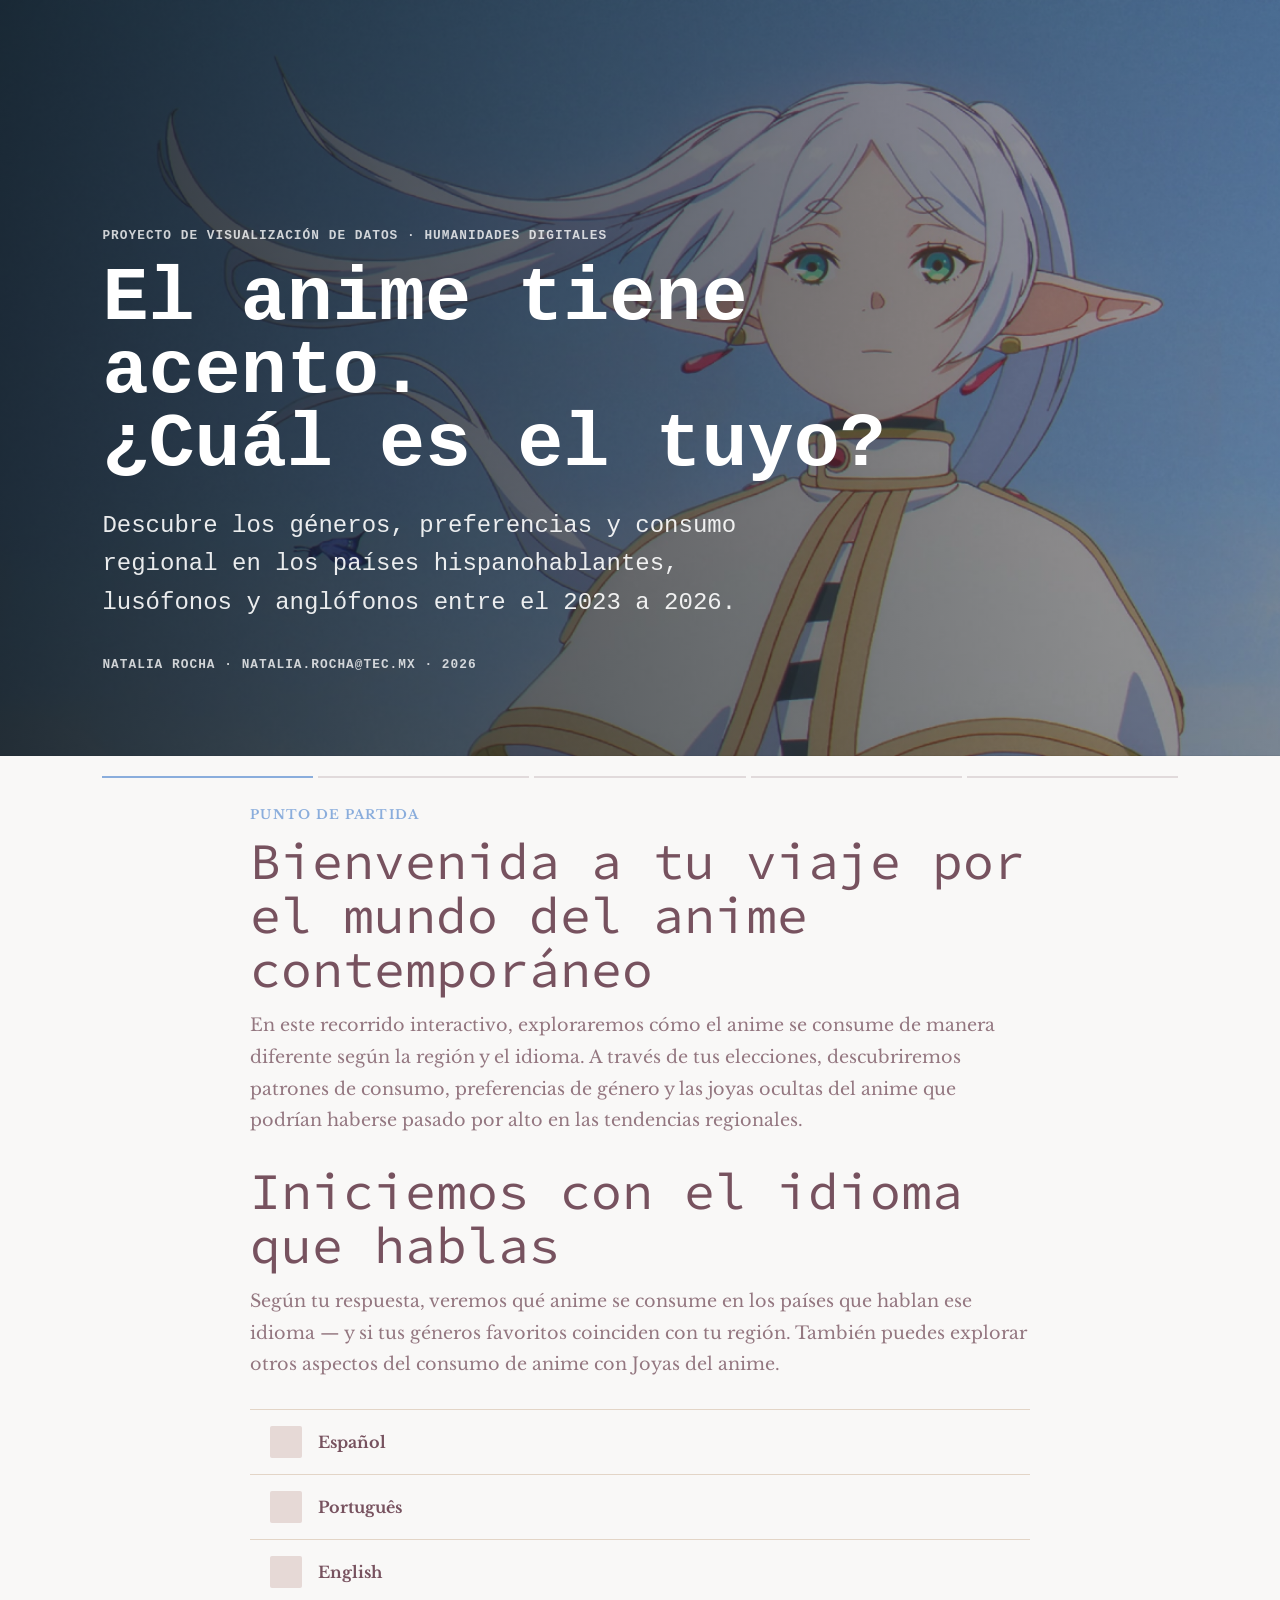
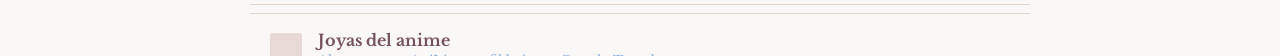
==== commit 4c1d7fd8: "changes" ====
--- a/index.html
+++ b/index.html
@@ -1,484 +1,1327 @@
 <!doctype html>
 <html lang="es">
-  <head>
-    <meta charset="utf-8">
-    <meta name="viewport" content="width=device-width, initial-scale=1">
-    <title>Análisis de la relación países latinoamericanos y preferencias de géneros del anime contemporáneo (2022–2026)</title>
-    <link rel="stylesheet" href="style.css">
-    <style>
-      #lightbox {
-        display: none;
-        position: fixed;
-        inset: 0;
-        background: rgba(12, 22, 28, 0.92);
-        z-index: 999;
-        cursor: zoom-out;
-        place-items: center;
+<head>
+<meta charset="utf-8">
+<meta name="viewport" content="width=device-width, initial-scale=1">
+<title>El anime tiene acento. ¿Cuál es el tuyo?</title>
+<link rel="stylesheet" href="style.css">
+<link rel="stylesheet" href="https://cdn.jsdelivr.net/npm/@tabler/icons-webfont@3.19.0/dist/tabler-icons.min.css">
+<link href="https://fonts.googleapis.com/css2?family=Libre+Baskerville:ital@0;1&family=Source+Code+Pro:wght@400;700&display=swap" rel="stylesheet">
+<style>
+  * { cursor: none !important; }
+  :root {
+    --c-bg:#f9f8f7; --c-panel:#E6D9D6; --c-texto:#77525F;
+    --c-muted:#8AADDC; --c-linea:rgba(187,148,110,0.35);
+    --c-acento:#77525F; --c-hover:#ede1de;
+    --c-card-1:#E6D9D6; --c-card-2:#BB946E; --c-card-3:#8AADDC;
+    /* cursor palette ES (default) */
+    --cur-skin:#F5C5A3; --cur-skin2:#E8A07C; --cur-skin3:#E05880; --cur-skin4:#B83860;
+    --cur-hair:#3D1F0A; --cur-hair2:#6B3515;
+    --cur-shirt:#D43060; --cur-shirt2:#5B7EC9; --cur-shirt3:#3A5DA8;
+    --cur-belt:#8B6020; --cur-boot:#4A2810; --cur-boot2:#2E1608;
+    --cur-sword:#D0D0DC; --cur-sword2:#9898A8; --cur-hilt:#C8A030; --cur-hilt2:#906010;
+  }
+  body { background:var(--c-bg); color:var(--c-texto); transition:background .5s,color .5s; }
+
+  /* ── tema PT: verde bosque ── */
+  body.tema-pt {
+    --c-bg:#f7faf8; --c-panel:#d6ede5; --c-texto:#085041; --c-muted:#1D9E75;
+    --c-linea:rgba(93,202,165,0.3); --c-acento:#085041; --c-hover:#c4e8dc;
+    --c-card-1:#d6ede5; --c-card-2:#1D9E75; --c-card-3:#5DCAA5;
+    /* cursor PT: verdes */
+    --cur-skin:#D4E8C2; --cur-skin2:#AECF96; --cur-skin3:#6DB870; --cur-skin4:#3D8A45;
+    --cur-hair:#0A2A10; --cur-hair2:#1A5025;
+    --cur-shirt:#1D9E75; --cur-shirt2:#085041; --cur-shirt3:#0A6B55;
+    --cur-belt:#2A6020; --cur-boot:#0A2E10; --cur-boot2:#051808;
+    --cur-sword:#A8D8A8; --cur-sword2:#6AAE6A; --cur-hilt:#4A9E30; --cur-hilt2:#2A6010;
+  }
+
+  /* ── tema EN: azul océano ── */
+  body.tema-en {
+    --c-bg:#f7f9fc; --c-panel:#d8e8f5; --c-texto:#0C447C; --c-muted:#378ADD;
+    --c-linea:rgba(133,183,235,0.3); --c-acento:#0C447C; --c-hover:#c5ddf2;
+    --c-card-1:#d8e8f5; --c-card-2:#378ADD; --c-card-3:#85B7EB;
+    /* cursor EN: azules */
+    --cur-skin:#C2D8F0; --cur-skin2:#96BADC; --cur-skin3:#4A90D8; --cur-skin4:#1A5898;
+    --cur-hair:#0A1A30; --cur-hair2:#1A3A60;
+    --cur-shirt:#378ADD; --cur-shirt2:#0C447C; --cur-shirt3:#1A5DA8;
+    --cur-belt:#205080; --cur-boot:#0A1E30; --cur-boot2:#050E18;
+    --cur-sword:#C8D8F0; --cur-sword2:#88A8D8; --cur-hilt:#3060B0; --cur-hilt2:#103880;
+  }
+
+  .pips { display:flex; gap:5px; margin:2.5rem max(1.25rem,8vw) 0; }
+  .pip  { flex:1; height:2px; background:var(--c-acento); opacity:.18; transition:opacity .4s,background .5s; }
+  .pip.done { opacity:.7; } .pip.now { opacity:1; background:var(--c-muted); }
+  /* ── CAROUSEL HORIZONTAL ── */
+  .shell-outer {
+    position: sticky;
+    top: 0;
+    width: 100%;
+    height: 100vh;
+    overflow: hidden;
+    background: var(--c-bg);
+    transition: background .5s;
+    z-index: 10;
+  }
+  /* pips viven dentro del shell-outer como overlay */
+  .pips-overlay {
+    position: absolute;
+    top: 0; left: 0; right: 0;
+    z-index: 20;
+    display: flex;
+    gap: 5px;
+    padding: 1.25rem max(1.25rem,8vw) 0;
+    pointer-events: none;
+  }
+  .shell-track {
+    display: flex;
+    flex-direction: row;
+    align-items: flex-start;
+    height: 100%;
+    transition: transform .55s cubic-bezier(.77,0,.18,1);
+    will-change: transform;
+  }
+  .shell {
+    flex: 0 0 100vw;
+    width: 100vw;
+    height: 100%;
+    overflow-y: auto;
+    overflow-x: hidden;
+    padding: 3rem max(2rem,calc((100vw - 780px)/2)) 5rem;
+    box-sizing: border-box;
+    font-family:"Libre Baskerville","American Typewriter","Palatino Linotype",Georgia,serif;
+    scroll-behavior: smooth;
+  }
+  .screen { display:block; opacity:0; pointer-events:none; transition:opacity .35s ease; }
+  .screen.on { opacity:1; pointer-events:auto; }
+  @keyframes fu { from{opacity:0} to{opacity:1} }
+  .slabel { display:block; font-size:.8rem; font-weight:700; letter-spacing:.1em; text-transform:uppercase; color:var(--c-muted); margin-bottom:.6rem; transition:color .5s; }
+  .stitle { font-family:"Source Code Pro","Lucida Console","Courier New",monospace; font-size:clamp(2rem,4vw,3.4rem); font-weight:normal; color:var(--c-texto); line-height:1.05; margin-bottom:.85rem; transition:color .5s; }
+  .sbody  { font-size:1.1rem; color:var(--c-texto); opacity:.78; line-height:1.8; margin-bottom:1.75rem; transition:color .5s; }
+  .choices { display:flex; flex-direction:column; gap:0; margin-bottom:1.25rem; }
+  .cb { display:flex; align-items:center; gap:16px; padding:1rem 1.25rem; background:transparent; border:none; border-bottom:1px solid var(--c-linea); cursor:pointer; text-align:left; width:100%; font-family:inherit; transition:background .18s,transform .15s; }
+  .cb:first-child { border-top:1px solid var(--c-linea); }
+  .cb:hover { background:var(--c-hover); transform:translateX(4px); }
+  .cb.sel { background:var(--c-panel); }
+  .cb.sel .carr { color:var(--c-acento); }
+  .cicon { width:32px; height:32px; border-radius:2px; background:var(--c-panel); display:flex; align-items:center; justify-content:center; flex-shrink:0; font-size:15px; color:var(--c-acento); transition:background .5s,color .5s; }
+  .ctxt { flex:1; }
+  .ctit { font-size:1rem; font-weight:700; color:var(--c-texto); transition:color .5s; }
+  .csub { font-size:.82rem; color:var(--c-muted); margin-top:2px; transition:color .5s; }
+  .carr { font-size:13px; color:var(--c-linea); opacity:.5; transition:color .18s; }
+  .cb:hover .carr { color:var(--c-acento); opacity:1; }
+  .joya-sep { border-top:1px solid var(--c-linea) !important; margin-top:.5rem; }
+  .navrow { display:flex; align-items:center; justify-content:space-between; margin-top:2rem; padding-top:1.25rem; border-top:1px solid var(--c-linea); transition:border-color .5s; }
+  .bbk { font-size:.82rem; color:var(--c-muted); background:none; border:none; cursor:pointer; padding:.4rem 0; display:flex; align-items:center; gap:5px; font-family:inherit; transition:color .18s; }
+  .bbk:hover { color:var(--c-texto); }
+  .bnx { font-size:.75rem; font-weight:700; letter-spacing:.08em; text-transform:uppercase; color:var(--c-bg); background:var(--c-acento); border:1px solid var(--c-acento); border-radius:2px; padding:.55rem 1.3rem; cursor:pointer; font-family:inherit; display:flex; align-items:center; gap:6px; transition:background .18s,border-color .18s,color .5s; }
+  .bnx:hover { background:var(--c-muted); border-color:var(--c-muted); }
+  .bnx:disabled { opacity:.3; cursor:default; }
+  .bnx-ghost { font-size:.75rem; font-weight:700; letter-spacing:.08em; text-transform:uppercase; color:var(--c-acento); background:transparent; border:1px solid var(--c-acento); border-radius:2px; padding:.55rem 1.3rem; cursor:pointer; font-family:inherit; display:flex; align-items:center; gap:6px; transition:background .18s,color .18s; }
+  .bnx-ghost:hover { background:var(--c-panel); }
+  .icard { border:none; border-radius:4px; padding:1.25rem 1.5rem; background:var(--c-panel); margin-top:1rem; animation:fu .3s ease; transition:background .5s; }
+  .ilabel { display:block; font-size:.72rem; font-weight:700; text-transform:uppercase; letter-spacing:.08em; color:var(--c-acento); margin-bottom:.5rem; opacity:.7; transition:color .5s; }
+  .ititl  { font-size:1.05rem; font-weight:700; color:var(--c-texto); margin-bottom:.4rem; font-family:"Source Code Pro","Lucida Console","Courier New",monospace; transition:color .5s; }
+  .ibody  { font-size:.95rem; color:var(--c-texto); opacity:.82; line-height:1.75; transition:color .5s; }
+  .divider { height:1px; background:var(--c-linea); margin:1.75rem 0; transition:background .5s; }
+  .statgrid { display:grid; grid-template-columns:repeat(3,1fr); gap:8px; margin:1.25rem 0; }
+  .stat { border-radius:4px; padding:1rem 1.1rem; transition:background .5s; }
+  .stat:nth-child(1){ background:var(--c-card-1); }
+  .stat:nth-child(2){ background:var(--c-panel); }
+  .stat:nth-child(3){ background:var(--c-bg); border:1px solid var(--c-linea); }
+  .slb { display:block; font-size:.7rem; font-weight:700; text-transform:uppercase; letter-spacing:.07em; color:var(--c-acento); opacity:.7; margin-bottom:5px; transition:color .5s; }
+  .sval { display:block; font-size:1.2rem; font-weight:700; color:var(--c-texto); font-family:"Source Code Pro","Lucida Console","Courier New",monospace; transition:color .5s; }
+  .ssub { display:block; font-size:.72rem; color:var(--c-texto); opacity:.6; margin-top:4px; }
+  .tbar-row { display:flex; align-items:center; gap:10px; margin-bottom:8px; }
+  .tbar-lbl { font-size:.8rem; font-weight:700; color:var(--c-texto); width:30px; flex-shrink:0; transition:color .5s; }
+  .tbar-track { flex:1; height:4px; background:var(--c-bg); transition:background .5s; }
+  .tbar-fill  { height:100%; background:var(--c-muted); width:0%; transition:width .85s cubic-bezier(.16,1,.3,1),background .5s; }
+  .tbar-num   { font-size:.82rem; font-weight:700; color:var(--c-texto); width:26px; text-align:right; flex-shrink:0; transition:color .5s; }
+  .cl-row { display:flex; align-items:center; gap:12px; padding:.8rem 1rem; background:var(--c-panel); border:1px solid var(--c-linea); border-radius:2px; cursor:pointer; transition:border-color .18s,background .5s; margin-bottom:6px; }
+  .cl-row:hover { border-color:var(--c-acento); }
+  .cl-dot  { width:9px; height:9px; border-radius:50%; flex-shrink:0; }
+  .cl-info { flex:1; }
+  .cl-name { font-size:.88rem; font-weight:700; color:var(--c-texto); transition:color .5s; }
+  .cl-sub  { font-size:.75rem; color:var(--c-muted); margin-top:2px; transition:color .5s; }
+  .cl-pct  { font-size:.88rem; font-weight:700; color:var(--c-texto); font-family:"Source Code Pro","Lucida Console","Courier New",monospace; transition:color .5s; }
+  .tag { display:inline-block; font-size:.7rem; font-weight:700; letter-spacing:.04em; padding:.18rem .55rem; border-radius:2px; margin:3px 3px 0 0; }
+  .rbadge { display:inline-block; font-size:.7rem; font-weight:700; text-transform:uppercase; letter-spacing:.1em; background:var(--c-bg); color:var(--c-acento); padding:.28rem .85rem; border:1px solid var(--c-linea); border-radius:2px; margin-bottom:.85rem; transition:background .5s,color .5s,border-color .5s; }
+  .yr-block { margin-bottom:1.5rem; }
+  .yr-head  { display:flex; align-items:center; gap:10px; margin-bottom:.7rem; }
+  .yr-pill  { font-size:.75rem; font-weight:700; padding:.18rem .7rem; border-radius:2px; flex-shrink:0; border:1px solid currentColor; font-family:"Source Code Pro","Lucida Console","Courier New",monospace; }
+  .yr-line  { flex:1; height:1px; background:var(--c-linea); transition:background .5s; }
+  .anime-grid { display:grid; grid-template-columns:1fr 1fr; gap:7px; }
+  .anime-card { background:var(--c-panel); border-radius:4px; padding:.9rem 1rem; transition:background .5s; }
+  .anime-card:nth-child(even) { background:var(--c-card-1); }
+  .anime-card-title { font-size:.82rem; font-weight:700; color:var(--c-texto); margin-bottom:2px; line-height:1.4; font-family:"Source Code Pro","Lucida Console","Courier New",monospace; transition:color .5s; }
+  .anime-card-sub   { font-size:.75rem; color:var(--c-muted); transition:color .5s; }
+  .anime-card-score { font-size:.7rem; margin-top:5px; display:flex; align-items:center; gap:4px; }
+  .anime-card-img { width:100%; aspect-ratio:2/3; object-fit:cover; border-radius:3px; display:block; margin-bottom:.5rem; background:var(--c-bg); }
+  .anime-card-img-ph { width:100%; aspect-ratio:2/3; background:var(--c-bg); border-radius:3px; display:flex; align-items:center; justify-content:center; font-size:1.2rem; color:var(--c-muted); margin-bottom:.5rem; }
+  .score-dot { width:5px; height:5px; border-radius:50%; flex-shrink:0; }
+  .map-wrap { margin:1.25rem 0 1.5rem; }
+  .map-legend { display:flex; gap:16px; flex-wrap:wrap; margin-top:8px; font-size:.75rem; color:var(--c-muted); }
+  .map-legend-item { display:flex; align-items:center; gap:5px; }
+  .map-legend-sw { width:11px; height:11px; border-radius:2px; flex-shrink:0; }
+  .anime-cover-wrap { display:grid; grid-template-columns:90px 1fr; gap:1rem; align-items:start; margin-bottom:.85rem; }
+  .anime-cover { width:90px; border-radius:4px; display:block; aspect-ratio:2/3; object-fit:cover; background:var(--c-panel); }
+  .anime-cover-ph { width:90px; aspect-ratio:2/3; background:var(--c-panel); border-radius:4px; display:flex; align-items:center; justify-content:center; font-size:1.4rem; color:var(--c-muted); }
+  #cl-prev { position:fixed; pointer-events:none; z-index:9999; width:120px; border-radius:6px; overflow:hidden; box-shadow:0 8px 28px rgba(0,0,0,.22); opacity:0; transition:opacity .18s ease; top:0; left:0; }
+  #cl-prev.on { opacity:1; }
+  #cl-prev img { width:100%; display:block; aspect-ratio:2/3; object-fit:cover; }
+  .meto-tabs { display:flex; gap:0; border-bottom:1px solid var(--c-linea); margin-bottom:2rem; overflow-x:auto; -webkit-overflow-scrolling:touch; }
+  .meto-tab { font-size:.78rem; font-weight:700; letter-spacing:.07em; text-transform:uppercase; padding:.6rem 1.1rem; background:none; border:none; border-bottom:2px solid transparent; cursor:pointer; color:var(--c-muted); white-space:nowrap; font-family:inherit; margin-bottom:-1px; transition:color .18s,border-color .18s; }
+  .meto-tab:hover { color:var(--c-texto); }
+  .meto-tab.on { color:var(--c-acento); border-bottom-color:var(--c-acento); }
+  .meto-panel { display:none; animation:fu .25s ease; }
+  .meto-panel.on { display:block; }
+  .meto-steps { display:flex; flex-direction:column; gap:0; }
+  .meto-step { display:grid; grid-template-columns:36px 1fr; gap:0 1rem; padding:1.25rem 0; border-bottom:1px solid var(--c-linea); }
+  .meto-step:last-child { border-bottom:none; }
+  .meto-step-n { font-family:"Source Code Pro","Lucida Console",monospace; font-size:.75rem; font-weight:700; color:var(--c-muted); padding-top:.15rem; text-align:right; }
+  .meto-step-title { font-size:.95rem; font-weight:700; color:var(--c-texto); margin-bottom:.35rem; font-family:"Source Code Pro","Lucida Console",monospace; }
+  .meto-step-text { font-size:.92rem; color:var(--c-texto); opacity:.78; line-height:1.8; }
+  .meto-step-tag { display:inline-block; font-size:.68rem; font-weight:700; letter-spacing:.05em; padding:.15rem .55rem; border-radius:2px; margin:.4rem .3rem 0 0; background:var(--c-panel); color:var(--c-acento); }
+  .meto-chips { display:flex; flex-wrap:wrap; gap:8px; margin:0 0 1.75rem; }
+  .meto-chip { background:var(--c-panel); border-radius:4px; padding:.75rem 1rem; flex:1; min-width:120px; }
+  .meto-chip-val { display:block; font-size:1.3rem; font-weight:700; font-family:"Source Code Pro","Lucida Console",monospace; color:var(--c-texto); line-height:1; }
+  .meto-chip-lbl { display:block; font-size:.7rem; font-weight:700; text-transform:uppercase; letter-spacing:.07em; color:var(--c-muted); margin-top:.3rem; }
+  .meto-lim { background:var(--c-panel); border-radius:4px; padding:1.1rem 1.3rem; margin-bottom:.6rem; display:flex; gap:.85rem; align-items:flex-start; }
+  .meto-lim-icon { font-size:1rem; color:var(--c-muted); flex-shrink:0; padding-top:.1rem; }
+  .meto-lim-text { font-size:.92rem; color:var(--c-texto); opacity:.8; line-height:1.75; }
+  .meto-toggle { background:none; border:none; cursor:pointer; font-size:.78rem; font-weight:700; letter-spacing:.06em; text-transform:uppercase; color:var(--c-muted); font-family:inherit; padding:.35rem 0; display:flex; align-items:center; gap:.4rem; transition:color .18s; margin-top:.5rem; }
+  .meto-toggle:hover { color:var(--c-acento); }
+  .meto-toggle-arrow { transition:transform .22s ease; display:inline-block; }
+  .meto-toggle-arrow.open { transform:rotate(90deg); }
+  .meto-extra { display:none; padding:.85rem 0 .25rem; font-size:.88rem; color:var(--c-texto); opacity:.75; line-height:1.8; }
+  .meto-extra.on { display:block; animation:fu .2s ease; }
+  .meto-paises { display:grid; grid-template-columns:repeat(auto-fit,minmax(130px,1fr)); gap:8px; margin:1rem 0; }
+  .meto-pais { background:var(--c-panel); border-radius:4px; padding:.8rem 1rem; }
+  .meto-pais-code { font-family:"Source Code Pro","Lucida Console",monospace; font-size:1rem; font-weight:700; color:var(--c-acento); display:block; margin-bottom:.2rem; }
+  .meto-pais-name { font-size:.8rem; color:var(--c-texto); opacity:.75; }
+  .meto-pais-lang { font-size:.7rem; color:var(--c-muted); margin-top:.15rem; display:block; }
+  .meto-cite { font-size:.78rem; color:var(--c-muted); line-height:1.7; padding-top:2rem; border-top:1px solid var(--c-linea); margin-top:2.5rem; }
+
+  /* ══════════════════════════════════════
+     GAMIFICATION 1 — REVELACIÓN RETARDADA
+     pantalla de cálculo antes de s4
+  ══════════════════════════════════════ */
+  #s-calc { display:none; }
+  #s-calc.on { display:flex; flex-direction:column; align-items:center; justify-content:center; min-height:60vh; animation:fu .3s ease; }
+  .calc-inner { text-align:center; }
+  .calc-lines { display:flex; flex-direction:column; gap:.55rem; margin-bottom:2.5rem; }
+  .calc-line {
+    font-family:"Source Code Pro","Lucida Console","Courier New",monospace;
+    font-size:.82rem; color:var(--c-muted); opacity:0;
+    animation:calcReveal .35s ease forwards;
+  }
+  .calc-line span { color:var(--c-acento); font-weight:700; }
+  @keyframes calcReveal { to { opacity:1; } }
+  .calc-bar-track { width:260px; height:3px; background:var(--c-linea); border-radius:2px; overflow:hidden; margin:0 auto 1.5rem; }
+  .calc-bar-fill { height:100%; background:var(--c-acento); width:0%; border-radius:2px; transition:width 2.2s cubic-bezier(.16,1,.3,1); }
+  .calc-badge {
+    display:inline-block; font-size:.7rem; font-weight:700; text-transform:uppercase;
+    letter-spacing:.1em; background:var(--c-acento); color:var(--c-bg);
+    padding:.4rem 1.1rem; border-radius:2px; opacity:0;
+    animation:calcReveal .4s ease 2.4s forwards;
+  }
+
+  /* ══════════════════════════════════════
+     GAMIFICATION 2 — BARRA DE AFINIDAD
+  ══════════════════════════════════════ */
+  .affinity-wrap { margin:1.25rem 0 .5rem; }
+  .affinity-label { display:flex; justify-content:space-between; align-items:baseline; margin-bottom:.45rem; }
+  .affinity-lbl { font-size:.72rem; font-weight:700; text-transform:uppercase; letter-spacing:.08em; color:var(--c-muted); }
+  .affinity-pct { font-family:"Source Code Pro","Lucida Console",monospace; font-size:1.1rem; font-weight:700; color:var(--c-acento); }
+  .affinity-track { height:6px; background:var(--c-linea); border-radius:3px; overflow:hidden; }
+  .affinity-fill { height:100%; background:var(--c-acento); width:0%; border-radius:3px; transition:width 1.1s cubic-bezier(.16,1,.3,1) .6s; }
+  .affinity-caption { font-size:.75rem; color:var(--c-muted); margin-top:.5rem; line-height:1.6; }
+
+  /* ══════════════════════════════════════
+     GAMIFICATION 3 — JOYAS DESCUBIERTAS
+  ══════════════════════════════════════ */
+  .joya-discovered { position:relative; }
+  .joya-discovered::after {
+    content:'✓'; position:absolute; right:12px; top:50%; transform:translateY(-50%);
+    font-size:.7rem; font-weight:700; color:var(--c-acento); opacity:.6;
+  }
+  .joya-discovered .cicon { background:var(--c-acento); color:var(--c-bg); }
+  .joya-discovered .ctit { opacity:.65; }
+  .joyas-counter { font-family:"Source Code Pro","Lucida Console",monospace; font-size:.72rem; font-weight:700; color:var(--c-muted); margin-bottom:1rem; display:flex; align-items:center; gap:.5rem; }
+  .joyas-counter-pips { display:flex; gap:4px; }
+  .joyas-counter-pip { width:8px; height:8px; border-radius:50%; background:var(--c-linea); transition:background .4s,transform .3s; }
+  .joyas-counter-pip.lit { background:var(--c-acento); transform:scale(1.2); }
+  .joyas-all-badge {
+    display:none; font-size:.72rem; font-weight:700; text-transform:uppercase;
+    letter-spacing:.08em; background:var(--c-acento); color:var(--c-bg);
+    padding:.2rem .65rem; border-radius:2px; margin-left:.5rem;
+    animation:fu .4s ease;
+  }
+  .joyas-all-badge.show { display:inline-block; }
+
+  @media(max-width:640px){
+    .statgrid{grid-template-columns:1fr 1fr}
+    .anime-grid{grid-template-columns:1fr}
+    .anime-cover-wrap{grid-template-columns:70px 1fr}
+    .anime-cover,.anime-cover-ph{width:70px}
+    #cl-prev{display:none}
+    .meto-tab{padding:.6rem .75rem;font-size:.72rem}
+    .meto-chip{min-width:100px}
+  }
+</style>
+</head>
+<body>
+
+<div id="cl-prev"><img id="cl-prev-img" src="" alt=""></div>
+
+<header class="hero">
+  <div class="hero-texto">
+    <p class="serie">Proyecto de visualización de datos · Humanidades Digitales</p>
+    <h1>El anime tiene acento.<br>¿Cuál es el tuyo?</h1>
+    <p class="entradilla">Descubre los géneros, preferencias y consumo regional en los países hispanohablantes, lusófonos y anglófonos entre el 2023 a 2026.</p>
+    <p class="meta">Natalia Rocha · natalia.rocha@tec.mx · 2026</p>
+  </div>
+</header>
+
+<div class="shell-outer">
+<div class="pips-overlay" id="pips"></div>
+<div class="shell-track" id="shell-track">
+
+  <div class="shell"><!-- S0: INICIO -->
+  <div class="screen on" id="s0">
+    <span class="slabel">Punto de partida</span>
+    <p class="stitle">Bienvenida a tu viaje por el mundo del anime contemporáneo</p>
+    <p class="sbody">En este recorrido interactivo, exploraremos cómo el anime se consume de manera diferente según la región y el idioma. A través de tus elecciones, descubriremos patrones de consumo, preferencias de género y las joyas ocultas del anime que podrían haberse pasado por alto en las tendencias regionales.</p>
+    <p class="stitle">Iniciemos con el idioma que hablas</p>
+    <p class="sbody">Según tu respuesta, veremos qué anime se consume en los países que hablan ese idioma — y si tus géneros favoritos coinciden con tu región. También puedes explorar otros aspectos del consumo de anime con Joyas del anime.</p>
+    <div class="choices">
+      <button class="cb" onclick="pickLang('es')">
+        <div class="cicon"><i class="ti ti-language" aria-hidden="true"></i></div>
+        <div class="ctxt"><div class="ctit">Español</div></div>
+        <i class="ti ti-chevron-right carr" aria-hidden="true"></i>
+      </button>
+      <button class="cb" onclick="pickLang('pt')">
+        <div class="cicon"><i class="ti ti-language" aria-hidden="true"></i></div>
+        <div class="ctxt"><div class="ctit">Português</div></div>
+        <i class="ti ti-chevron-right carr" aria-hidden="true"></i>
+      </button>
+      <button class="cb" onclick="pickLang('en')">
+        <div class="cicon"><i class="ti ti-language" aria-hidden="true"></i></div>
+        <div class="ctxt"><div class="ctit">English</div></div>
+        <i class="ti ti-chevron-right carr" aria-hidden="true"></i>
+      </button>
+      <button class="cb joya-sep" onclick="goJoyas()">
+        <div class="cicon"><i class="ti ti-diamond" aria-hidden="true"></i></div>
+        <div class="ctxt">
+          <div class="ctit">Joyas del anime</div>
+          <div class="csub">Alto score en AniList, perfil bajo en Google Trends</div>
+        </div>
+        <i class="ti ti-chevron-right carr" aria-hidden="true"></i>
+      </button>
+    </div>
+  </div>
+
+  <!-- S1: REGIÓN -->
+  </div><div class="shell"><div class="screen" id="s1">
+    <span class="slabel" id="s1-label"></span>
+    <p class="stitle" id="s1-title"></p>
+    <p class="sbody" id="s1-body"></p>
+    <div class="statgrid" id="s1-stats"></div>
+    <div class="map-wrap">
+      <div id="region-map" style="width:100%;background:#f5f3f0;"></div>
+      <div class="map-legend" id="region-map-legend"></div>
+    </div>
+    <p style="font-size:.75rem;font-weight:700;letter-spacing:.07em;text-transform:uppercase;color:var(--c-muted);margin-bottom:.75rem">Selecciona una serie:</p>
+    <div class="choices" id="s1-anime"></div>
+    <div id="s1-panel" style="display:none"></div>
+    <div class="navrow">
+      <button class="bbk" onclick="go(0)"><i class="ti ti-arrow-left" aria-hidden="true"></i> Volver</button>
+      <button class="bnx" id="s1-next" onclick="go(2)" disabled>Elegir género <i class="ti ti-arrow-right" aria-hidden="true"></i></button>
+    </div>
+  </div>
+
+  <!-- S2: GÉNERO -->
+  </div><div class="shell"><div class="screen" id="s2">
+    <span class="slabel">02 · Tu preferencia</span>
+    <p class="stitle">¿Qué tipo de historias te gustan más?</p>
+    <p class="sbody">Cada género se conecta con un cluster de animes distinto en la red de consumo. Elige el que más te represente.</p>
+    <div class="choices" id="s2-genres"></div>
+    <div id="s2-panel" style="display:none"></div>
+    <div class="navrow">
+      <button class="bbk" onclick="go(1)"><i class="ti ti-arrow-left" aria-hidden="true"></i> Volver</button>
+      <button class="bnx" id="s2-next" onclick="goToCalc()" disabled>Ver clusters <i class="ti ti-arrow-right" aria-hidden="true"></i></button>
+    </div>
+  </div>
+
+  <!-- S-CALC: PANTALLA DE CÁLCULO (gamification 1) -->
+  </div><div class="shell"><div class="screen" id="s-calc">
+    <div class="calc-inner">
+      <div class="calc-lines" id="calc-lines"></div>
+      <div class="calc-bar-track"><div class="calc-bar-fill" id="calc-bar"></div></div>
+      <div class="calc-badge" id="calc-badge">Perfil identificado</div>
+    </div>
+  </div>
+
+  <!-- S3: CLUSTERS -->
+  </div><div class="shell"><div class="screen" id="s3">
+    <span class="slabel">03 · Clusters temáticos</span>
+    <p class="stitle" id="s3-title"></p>
+    <p class="sbody">El algoritmo Louvain identificó cinco clusters en la red de anime y géneros. Tu género aparece resaltado. Toca cualquiera para explorar su composición.</p>
+    <div id="s3-clusters"></div>
+    <div class="icard" id="s3-detail" style="display:none">
+      <span class="ilabel" id="s3-det-label"></span>
+      <p class="ititl" id="s3-det-title"></p>
+      <p class="ibody" id="s3-det-body"></p>
+      <div style="margin-top:.85rem" id="s3-det-tags"></div>
+    </div>
+    <div class="navrow">
+      <button class="bbk" onclick="go(2)"><i class="ti ti-arrow-left" aria-hidden="true"></i> Volver</button>
+      <button class="bnx" onclick="go(4)">Ver resultado <i class="ti ti-arrow-right" aria-hidden="true"></i></button>
+    </div>
+  </div>
+
+  <!-- S4: RESULTADO -->
+  </div><div class="shell"><div class="screen" id="s4">
+    <div style="text-align:center;padding:1.5rem 0 1rem">
+      <span class="rbadge">Tu perfil de consumo</span>
+      <p class="stitle" id="r-title"></p>
+      <p class="sbody" id="r-body"></p>
+    </div>
+    <!-- GAMIFICATION 2: barra de afinidad -->
+    <div class="affinity-wrap" id="r-affinity"></div>
+    <div class="icard">
+      <span class="ilabel">Hallazgo regional</span>
+      <p class="ititl" id="r-finding"></p>
+      <p class="ibody" id="r-detail"></p>
+      <div style="margin-top:.85rem" id="r-tags"></div>
+    </div>
+    <div class="divider"></div>
+    <span class="slabel" style="margin-bottom:1rem">Animes representativos por año</span>
+    <div id="r-timeline"></div>
+    <div class="divider"></div>
+    <p style="font-size:.75rem;color:var(--c-muted);line-height:1.7;margin-bottom:1.5rem">Fuente: AniList GraphQL API · Google Trends · Período: 2023–2026</p>
+    <div class="choices">
+      <button class="cb" onclick="go(6)">
+        <div class="cicon"><i class="ti ti-microscope" aria-hidden="true"></i></div>
+        <div class="ctxt"><div class="ctit">Ver metodología</div><div class="csub">¿Cómo se construyó este análisis?</div></div>
+        <i class="ti ti-chevron-right carr" aria-hidden="true"></i>
+      </button>
+      <button class="cb" onclick="resetAll()">
+        <div class="cicon"><i class="ti ti-refresh" aria-hidden="true"></i></div>
+        <div class="ctxt"><div class="ctit">Explorar desde el inicio</div></div>
+        <i class="ti ti-chevron-right carr" aria-hidden="true"></i>
+      </button>
+    </div>
+  </div>
+
+  <!-- S5: JOYAS -->
+  </div><div class="shell"><div class="screen" id="s5">
+    <span class="slabel">Ruta alternativa · Joyas del anime</span>
+    <p class="stitle">Alto score, bajo perfil en Google Trends</p>
+    <p class="sbody">Estas series tienen puntuaciones AniList sobresalientes pero scores de Google Trends cercanos a cero: audiencias comprometidas, no masivas. Selecciona una para explorarla.</p>
+    <!-- GAMIFICATION 3: contador de joyas descubiertas -->
+    <div class="joyas-counter" id="joyas-counter">
+      <div class="joyas-counter-pips" id="joyas-pips"></div>
+      <span id="joyas-counter-text">0 / 4 joyas exploradas</span>
+      <span class="joyas-all-badge" id="joyas-all-badge">Colección completa</span>
+    </div>
+    <div class="choices" id="s5-choices"></div>
+    <div class="icard" id="s5-panel" style="display:none">
+      <span class="ilabel" id="s5-ilabel"></span>
+      <div class="anime-cover-wrap">
+        <div id="s5-cover"></div>
+        <div>
+          <p class="ititl" id="s5-title-out" style="margin-bottom:.4rem"></p>
+          <p class="ibody" id="s5-body-out"></p>
+        </div>
+      </div>
+      <div class="statgrid" id="s5-stats" style="margin:0 0 .85rem"></div>
+      <div id="s5-bars"></div>
+      <p style="font-size:.72rem;color:var(--c-muted);margin-top:.85rem">Trends: interés de búsqueda relativo 0–100 · Score AniList: escala 0–100</p>
+    </div>
+    <div class="navrow">
+      <button class="bbk" onclick="resetAll()"><i class="ti ti-arrow-left" aria-hidden="true"></i> Volver al inicio</button>
+      <button class="bnx-ghost" onclick="go(6)"><i class="ti ti-microscope" aria-hidden="true"></i> Metodología</button>
+    </div>
+  </div>
+
+  <!-- S6: METODOLOGÍA -->
+  </div><div class="shell"><div class="screen" id="s6">
+    <span class="slabel">Metodología</span>
+    <p class="stitle">¿Cómo se construyó este análisis?</p>
+    <p class="sbody">Este proyecto cruza datos de consumo de anime con señales de búsqueda en internet para trazar un mapa de preferencias regionales en América Latina y Norteamérica. El corpus parte de 1,286 títulos extraídos de AniList, de los cuales 96 tienen datos de Google Trends. El quiz se basa en el cluster de élite: 235 títulos con score promedio 79.5 y 27 con señal activa en Trends.</p>
+    <div class="meto-chips">
+      <div class="meto-chip"><span class="meto-chip-val">1,286</span><span class="meto-chip-lbl">Animes · corpus AniList</span></div>
+      <div class="meto-chip"><span class="meto-chip-val">96</span><span class="meto-chip-lbl">Títulos · Google Trends</span></div>
+      <div class="meto-chip"><span class="meto-chip-val">5</span><span class="meto-chip-lbl">Países analizados</span></div>
+      <div class="meto-chip"><span class="meto-chip-val">235</span><span class="meto-chip-lbl">Títulos del corpus del quiz</span></div>
+    </div>
+    <div class="meto-tabs" role="tablist">
+      <button class="meto-tab on" onclick="metoTab(this,'mt-fuentes')" role="tab">Fuentes</button>
+      <button class="meto-tab" onclick="metoTab(this,'mt-paises')" role="tab">Países</button>
+      <button class="meto-tab" onclick="metoTab(this,'mt-proceso')" role="tab">Procesamiento</button>
+      <button class="meto-tab" onclick="metoTab(this,'mt-clusters')" role="tab">Clusters</button>
+      <button class="meto-tab" onclick="metoTab(this,'mt-limites')" role="tab">Limitaciones</button>
+    </div>
+    <div class="meto-panel on" id="mt-fuentes">
+      <div class="meto-steps">
+        <div class="meto-step"><div class="meto-step-n">01</div><div class="meto-step-body"><div class="meto-step-title">AniList GraphQL API</div><div class="meto-step-text">Se consultó la API pública de AniList para extraer todos los animes emitidos entre 2023 y 2026, sin filtro de popularidad mínima. Para cada título se obtuvieron nombre original, estudio, géneros, demografía, score de la comunidad (0–100) y número de miembros.</div><button class="meto-toggle" onclick="metoExtra(this)"><i class="ti ti-chevron-right meto-toggle-arrow" aria-hidden="true"></i> Variables extraídas</button><div class="meto-extra"><span class="meto-step-tag">titulo_original</span><span class="meto-step-tag">titulo_romanizado</span><span class="meto-step-tag">titulo_ingles</span><span class="meto-step-tag">release_date</span><span class="meto-step-tag">estudio</span><span class="meto-step-tag">generos</span><span class="meto-step-tag">demografia</span><span class="meto-step-tag">formato</span><span class="meto-step-tag">score_promedio</span><span class="meto-step-tag">popularidad</span></div></div></div>
+        <div class="meto-step"><div class="meto-step-n">02</div><div class="meto-step-body"><div class="meto-step-title">Google Trends · pytrends</div><div class="meto-step-text">A partir del corpus de AniList se seleccionaron los 96 títulos con mayor popularidad y se consultó su interés de búsqueda para cada uno de los cinco países a lo largo de todo el período 2023–2026 (escala 0–100, donde 100 es el pico máximo del grupo).</div><button class="meto-toggle" onclick="metoExtra(this)"><i class="ti ti-chevron-right meto-toggle-arrow" aria-hidden="true"></i> Sobre el score de Trends</button><div class="meto-extra">Google Trends no reporta volumen absoluto de búsquedas sino interés relativo normalizado. Un score de 39 en México para DAN DA DAN significa que ese título concentró el 39% del interés máximo registrado en el grupo durante el período. Los valores son comparables entre países dentro del mismo dataset pero no entre datasets distintos.</div></div></div>
+      </div>
+    </div>
+    <div class="meto-panel" id="mt-paises">
+      <p class="meto-step-text" style="margin-bottom:1.25rem;line-height:1.85">Cinco países en tres regiones lingüísticas. La selección responde a representatividad regional y viabilidad técnica: incluir más países en un mismo raspado aumenta exponencialmente la complejidad de cuotas y tiempos de respuesta de la API de Google Trends.</p>
+      <div class="meto-paises">
+        <div class="meto-pais"><span class="meto-pais-code">MX</span><span class="meto-pais-name">México</span><span class="meto-pais-lang">Español · Institución de origen</span></div>
+        <div class="meto-pais"><span class="meto-pais-code">CO</span><span class="meto-pais-name">Colombia</span><span class="meto-pais-lang">Español · Colaboración UNIANDES</span></div>
+        <div class="meto-pais"><span class="meto-pais-code">BR</span><span class="meto-pais-name">Brasil</span><span class="meto-pais-lang">Português · Mayor mercado LATAM</span></div>
+        <div class="meto-pais"><span class="meto-pais-code">US</span><span class="meto-pais-name">EE.UU.</span><span class="meto-pais-lang">English · Referencia global</span></div>
+        <div class="meto-pais"><span class="meto-pais-code">CA</span><span class="meto-pais-name">Canadá</span><span class="meto-pais-lang">English · Mercado anglófono</span></div>
+      </div>
+      <p class="meto-step-text" style="margin-top:1rem;opacity:.7">La pareja MX–CO refleja el eje institucional del proyecto: la autora es investigadora mexicana en el Tecnológico de Monterrey y el trabajo se desarrolla en colaboración con la Universidad de los Andes (Bogotá). Brasil se incorpora como el mayor consumidor de anime en América Latina por volumen.</p>
+    </div>
+    <div class="meto-panel" id="mt-proceso">
+      <div class="meto-steps">
+        <div class="meto-step"><div class="meto-step-n">01</div><div class="meto-step-body"><div class="meto-step-title">Extracción desde AniList</div><div class="meto-step-text">Script en Python con paginación automática sobre la API GraphQL. Se extrajeron todos los títulos del período sin filtro de popularidad, generando un CSV de 1,286 filas.</div><span class="meto-step-tag">Python</span><span class="meto-step-tag">GraphQL</span><span class="meto-step-tag">pandas</span></div></div>
+        <div class="meto-step"><div class="meto-step-n">02</div><div class="meto-step-body"><div class="meto-step-title">Consulta de Google Trends</div><div class="meto-step-text">Los 96 títulos más populares se consultaron con pytrends, con períodos de espera entre llamadas para respetar los límites de la API no oficial. Los scores se almacenaron como columnas en el CSV.</div><span class="meto-step-tag">pytrends</span><span class="meto-step-tag">top 96</span></div></div>
+        <div class="meto-step"><div class="meto-step-n">03</div><div class="meto-step-body"><div class="meto-step-title">Construcción de la red</div><div class="meto-step-text">Se construyó una red bipartita de animes y géneros. Los nodos representan títulos, estudios y géneros; las aristas codifican sus relaciones ponderadas por popularidad y Trends. Resultado: 392 nodos y 1,121 aristas.</div><span class="meto-step-tag">NetworkX</span><span class="meto-step-tag">392 nodos</span><span class="meto-step-tag">1,121 aristas</span></div></div>
+        <div class="meto-step"><div class="meto-step-n">04</div><div class="meto-step-body"><div class="meto-step-title">Detección de comunidades</div><div class="meto-step-text">El algoritmo de Louvain se aplicó sobre el corpus completo de 1,286 títulos, identificando cinco clusters por afinidad de popularidad, score y géneros. Para la visualización se tomó el cluster de élite (235 títulos con score promedio 79.5) y se subdividió temáticamente para construir los perfiles del quiz.</div><span class="meto-step-tag">Louvain</span><span class="meto-step-tag">5 clusters</span><span class="meto-step-tag">python-louvain</span></div></div>
+        <div class="meto-step"><div class="meto-step-n">05</div><div class="meto-step-body"><div class="meto-step-title">Visualización interactiva</div><div class="meto-step-text">Los datos procesados se integraron en esta visualización web con HTML, CSS y JavaScript vanilla. D3.js para el mapa geográfico. Sin frameworks de front-end.</div><span class="meto-step-tag">D3.js</span><span class="meto-step-tag">TopoJSON</span><span class="meto-step-tag">JavaScript</span></div></div>
+      </div>
+    </div>
+    <div class="meto-panel" id="mt-clusters">
+      <p class="meto-step-text" style="margin-bottom:1.5rem;line-height:1.85">Louvain identificó cinco clusters en el corpus de 1,286 títulos. El quiz se basa en el cluster de élite (235 títulos, score promedio 79.5), que concentra los animes con mayor popularidad y señal en Trends. Dentro de ese grupo, los perfiles temáticos se construyeron a partir de los géneros dominantes y los patrones de búsqueda por país.</p>
+      <div class="meto-steps">
+        <div class="meto-step"><div class="meto-step-n" style="color:#185FA5">Grupo A</div><div class="meto-step-body"><div class="meto-step-title" style="color:#185FA5">Acción, aventura y fantasía Shounen</div><div class="meto-step-text">Patrón geográfico orientado a anglófonos: Trends US promedio 18.2, CA 12.6, frente a MX 9.5 y CO 5.4. Frieren lidera en AniList (91/100) pero es invisible en Trends — audiencia que consume en plataformas sin búsqueda activa. Solo Leveling es el más consistente cross-regionalmente (12–17 en los 5 países). Predominan Shounen de MAPPA, A-1 y MADHOUSE.</div></div></div>
+        <div class="meto-step"><div class="meto-step-n" style="color:#993556">Grupo B</div><div class="meto-step-body"><div class="meto-step-title" style="color:#993556">Romance y comedia cotidiana</div><div class="meto-step-text">Títulos cuyo género principal incluye Romance o Slice of Life. DAN DA DAN encabeza el grupo en Trends. Demografía Seinen/Josei con patrón de Trends moderado y distribuido. La mezcla de drama, misterio y romance en un mismo título es la marca del grupo.</div></div></div>
+        <div class="meto-step"><div class="meto-step-n" style="color:#5F5E5A">Grupo C</div><div class="meto-step-body"><div class="meto-step-title" style="color:#5F5E5A">Drama, misterio y suspenso psicológico</div><div class="meto-step-text">Oshi No Ko (Drama | Mystery | Psychological | Supernatural) es el ancla con 309,140 members. Seinen con alta calidad percibida (AniList 86–91) pero menor tracción en Trends: promedio LATAM 5.8. Vinland Saga y Zom 100 anclan este perfil. Audiencias comprometidas que consumen vía plataformas sin traducirse en búsquedas activas en Google.</div></div></div>
+        <div class="meto-step"><div class="meto-step-n" style="color:#0F6E56">Grupo D</div><div class="meto-step-body"><div class="meto-step-title" style="color:#0F6E56">Acción y sci-fi de gran consumo</div><div class="meto-step-text">El grupo con mayor señal en Trends de toda la muestra: promedio cross-regional superior a 30 en los 4 títulos que lo componen. DAN DA DAN encabeza con MX:39 y CO:43 — los valores más altos del dataset. Patrón uniforme entre países hispanohablantes, anglófonos y lusófonos.</div></div></div>
+        <div class="meto-step"><div class="meto-step-n" style="color:#854F0B">Grupo E</div><div class="meto-step-body"><div class="meto-step-title" style="color:#854F0B">Sobrenatural y horror moderno</div><div class="meto-step-text">Cluster con mayor heterogeneidad interna: títulos con Trends casi nulo (horror tradicional) conviven con DAN DA DAN, que redefine el género combinando sobrenatural, comedia y acción para alcanzar los scores más altos del corpus. El nicho de horror puro es estable pero acotado.</div></div></div>
+      </div>
+    </div>
+    <div class="meto-panel" id="mt-limites">
+      <p class="meto-step-text" style="margin-bottom:1.5rem;line-height:1.85">Todo análisis implica decisiones metodológicas que abren y cierran posibilidades. Las siguientes limitaciones deben tenerse en cuenta al interpretar los resultados.</p>
+      <div class="meto-lim"><i class="ti ti-map-pin-off meto-lim-icon" aria-hidden="true"></i><div class="meto-lim-text"><strong>Cobertura geográfica parcial.</strong> Argentina, Chile, Perú y el resto de LATAM hispanohablante quedan fuera. Los patrones de MX y CO no son necesariamente extrapolables a toda la región.</div></div>
+      <div class="meto-lim"><i class="ti ti-trending-up meto-lim-icon" aria-hidden="true"></i><div class="meto-lim-text"><strong>Google Trends mide búsquedas, no consumo.</strong> Un score alto indica interés de búsqueda, no visualizaciones. Títulos consumidos por recomendación directa o en plataformas cerradas pueden tener scores bajos sin que eso refleje baja popularidad (como el caso de Sōsō no Frieren).</div></div>
+      <div class="meto-lim"><i class="ti ti-filter meto-lim-icon" aria-hidden="true"></i><div class="meto-lim-text"><strong>Top 96 de Trends.</strong> Solo se consultó Google Trends para los 96 títulos más populares del corpus. Los animes de nicho no están representados en el análisis de búsquedas.</div></div>
+      <div class="meto-lim"><i class="ti ti-clock meto-lim-icon" aria-hidden="true"></i><div class="meto-lim-text"><strong>Datos estáticos.</strong> El corpus refleja el ecosistema entre 2023 y 2026. Las tendencias cambian con cada temporada y los datos no se actualizan en tiempo real.</div></div>
+      <div class="meto-lim"><i class="ti ti-network meto-lim-icon" aria-hidden="true"></i><div class="meto-lim-text"><strong>Clusters como aproximación.</strong> La detección con Louvain depende de la estructura de la red y los parámetros de resolución elegidos. Los cinco clusters son una de las posibles particiones válidas, no la única.</div></div>
+      <div class="meto-lim"><i class="ti ti-layers meto-lim-icon" aria-hidden="true"></i><div class="meto-lim-text"><strong>Los perfiles del quiz son subgrupos temáticos, no clusters estadísticos directos.</strong> El quiz se basa en el cluster de élite del corpus (235 títulos con score promedio 79.5). Los cinco perfiles temáticos son subdivisiones cualitativas basadas en géneros y patrones de Trends dentro de ese grupo, no particiones independientes del algoritmo.</div></div>
+    </div>
+    <div class="meto-cite">
+      <strong>Cita sugerida:</strong> Rocha, N. (2026). <em>El anime tiene acento: análisis de preferencias de consumo regional en América Latina y Norteamérica, 2023–2026</em>. Proyecto de visualización de datos, Humanidades Digitales, EHE Tec de Monterrey / Universidad de los Andes.<br><br>
+      <strong>Fuentes:</strong> AniList GraphQL API (api.anilist.co) · Google Trends vía pytrends · D3.js v7 · TopoJSON world-atlas v2
+    </div>
+    <div class="navrow">
+      <button class="bbk" onclick="goBack6()"><i class="ti ti-arrow-left" aria-hidden="true"></i> Volver</button>
+      <button class="bnx" onclick="resetAll()"><i class="ti ti-refresh" aria-hidden="true"></i> Inicio</button>
+    </div>
+  </div>
+
+</div></div></div><!-- /shell-outer -->
+
+<script>
+/* ══════════════════════════════════════════
+   ESTADO GLOBAL
+══════════════════════════════════════════ */
+var cur=0, lang='', genre='', prevScreen=4;
+var discoveredJoyas = new Set(); // GAMIFICATION 3
+
+var TEMAS={es:'',pt:'tema-pt',en:'tema-en'};
+
+/* ── DATOS ── */
+var LANGS={
+  es:{
+    label:'01 · Región hispanohablante',
+    title:'El anime en los países de habla hispana',
+    body:'México y Colombia son los mercados hispanohablantes del análisis. DAN DA DAN destaca como el título con mayor score relativo en la región (MX:39, CO:43), superando incluso a Jujutsu Kaisen.',
+    countries:['MX','CO'],
+    calcLines:['Cruzando datos de MX y CO…','Consultando red de 1,286 títulos…','Ejecutando Louvain en 392 nodos…','Comparando Trends 2023–2026…'],
+    stats:[
+      {l:'Países',v:'MX · CO',s:'México y Colombia'},
+      {l:'Score promedio MX',v:'5',s:'Google Trends 0–100'},
+      {l:'Score promedio CO',v:'3',s:'Google Trends 0–100'}
+    ],
+    anime:[
+      {key:'jjk',     title:'JUJUTSU KAISEN Season 2',sub:'Action · MAPPA',       scores:{MX:15,CO:8},  icon:'ti-sword',      img:'img/gojo.jpg'},
+      {key:'dandadan',title:'DAN DA DAN',             sub:'Action · Science SARU',scores:{MX:39,CO:43}, icon:'ti-bolt',       img:'img/dandadan.jpg'},
+      {key:'solo',    title:'Solo Leveling',           sub:'Action · A-1 Pictures',scores:{MX:14,CO:14}, icon:'ti-trending-up',img:'img/sl.jpg'},
+      {key:'oshi',    title:'Oshi No Ko',              sub:'Drama · Mystery · Psychological · Supernatural · Doga Kobo',scores:{MX:14,CO:15},icon:'ti-star',img:'img/oshi.jpg'}
+    ],
+    context:'DAN DA DAN es el título con mayor interés de búsqueda en MX y CO, superando incluso a Jujutsu Kaisen. Los scores son relativos al máximo del grupo.'
+  },
+  pt:{
+    label:'01 · Região lusófona',
+    title:'El anime en los países de habla portuguesa',
+    body:'Brasil es el único país lusófono del análisis y el mayor mercado de anime de América Latina por volumen. DAN DA DAN lidera el interés de búsqueda con score 19.',
+    countries:['BR'],
+    calcLines:['Cruzando dados do Brasil…','Consultando rede de 1.286 títulos…','Executando Louvain em 392 nós…','Comparando Trends 2023–2026…'],
+    stats:[
+      {l:'País',v:'BR',s:'Brasil'},
+      {l:'Score promedio',v:'6',s:'Google Trends 0–100'},
+      {l:'Título com maior score',v:'DAN DA DAN',s:'Score: 19'}
+    ],
+    anime:[
+      {key:'dandadan',title:'DAN DA DAN',             sub:'Action · Science SARU',scores:{BR:19},icon:'ti-bolt',        img:'img/dandadan.jpg'},
+      {key:'jjk',    title:'JUJUTSU KAISEN Season 2',sub:'Action · MAPPA',       scores:{BR:13},icon:'ti-sword',       img:'img/gojo.jpg'},
+      {key:'solo',   title:'Solo Leveling',           sub:'Action · A-1 Pictures',scores:{BR:12},icon:'ti-trending-up',img:'img/sl.jpg'},
+      {key:'dungeon',title:'Delicious in Dungeon',    sub:'Adventure · TRIGGER',  scores:{BR:16},icon:'ti-tools-kitchen-2',img:'img/dd.jpeg'}
+    ],
+    context:'Brasil muestra un patrón similar al hispanohablante: DAN DA DAN tiene el mayor score de búsqueda. Los scores son relativos al pico máximo del grupo.'
+  },
+  en:{
+    label:'01 · Región anglohablante',
+    title:'El anime en los países de habla inglesa',
+    body:'EE.UU. registra los scores absolutos más altos del dataset. Canadá sigue de cerca. Ambos mercados se inclinan fuertemente hacia acción y aventura.',
+    countries:['US','CA'],
+    calcLines:['Crossing data from US and CA…','Querying network of 1,286 titles…','Running Louvain on 392 nodes…','Comparing Trends 2023–2026…'],
+    stats:[
+      {l:'Países',v:'US · CA',s:'EE.UU. y Canadá'},
+      {l:'Score promedio US',v:'11',s:'Google Trends 0–100'},
+      {l:'Score promedio CA',v:'7',s:'Google Trends 0–100'}
+    ],
+    anime:[
+      {key:'jjk',    title:'JUJUTSU KAISEN Season 2',sub:'Action · MAPPA',       scores:{US:10,CA:12},icon:'ti-sword',       img:'img/gojo.jpg'},
+      {key:'dandadan',title:'DAN DA DAN',            sub:'Action · Science SARU',scores:{US:20,CA:14},icon:'ti-bolt',        img:'img/dandadan.jpg'},
+      {key:'solo',   title:'Solo Leveling',          sub:'Action · A-1 Pictures',scores:{US:16,CA:17},icon:'ti-trending-up', img:'img/sl.jpg'},
+      {key:'dungeon',title:'Delicious in Dungeon',   sub:'Adventure · TRIGGER',  scores:{US:21,CA:21},icon:'ti-tools-kitchen-2',img:'img/dd.jpeg'}
+    ],
+    context:'Delicious in Dungeon y Solo Leveling tienen scores muy similares en US y CA. DAN DA DAN supera a JJK en EE.UU. Los scores son relativos al pico máximo del grupo.'
+  }
+};
+
+var GENRES=[
+  {key:'accion',  icon:'ti-sword',       title:'Acción',                 sub:'Batallas, poderes, rivalidades',      body:'El género dominante en todos los mercados. JJK S2 (Action | Drama | Supernatural) y Solo Leveling (Action | Adventure | Fantasy) concentran los scores de Trends más altos. MAPPA, A-1 Pictures y MADHOUSE producen los títulos top.',cluster:'aventura'},
+  {key:'romance', icon:'ti-heart',        title:'Romance / Slice of life',sub:'Relaciones, cotidiano, sentimientos', body:'DAN DA DAN lidera el grupo con Romance entre sus géneros (Action | Comedy | Drama | Romance | Sci-Fi | Supernatural). El cluster incluye comedias románticas, Slice of Life y Josei con audiencias fieles.',cluster:'romance'},
+  {key:'fantasia',icon:'ti-sparkles',     title:'Fantasía épica',         sub:'Mundos alternativos, magia, aventura',body:'Fuertemente ligado al Shounen. Frieren lidera con el score AniList más alto del dataset (91). Delicious in Dungeon une fantasía con comedia.',cluster:'aventura'},
+  {key:'drama',   icon:'ti-mood-confuzed',title:'Drama / Suspenso',       sub:'Psicológico, thriller, misterio',     body:'Seinen densamente conectado. Oshi No Ko y Vinland Saga representan este cluster. Menor tracción en Trends pero scores AniList consistentemente altos.',cluster:'drama'},
+  {key:'horror',  icon:'ti-ghost',        title:'Horror / Sobrenatural',  sub:'Terror, fenómenos paranormales',      body:'DAN DA DAN mezcla lo sobrenatural con acción y comedia, alcanzando los scores más altos de Trends en MX y CO. Un nicho que encontró audiencia masiva.',cluster:'horror'},
+  {key:'scifi',   icon:'ti-rocket',       title:'Sci-fi',                  sub:'Ciencia ficción, tecnología, futuro', body:'Solo Leveling lidera este espacio con scores consistentes en los 5 países (12–17). Kaiju No. 8 (Action | Sci-Fi | Shounen) es el segundo título más popular del grupo con 260,542 members.',cluster:'shonen'}
+];
+
+var CLUSTERS={
+  romance:{color:'#993556',bg:'#FBEAF0',name:'Romance y comedia cotidiana',demo:'Josei / Shoujo / Seinen',pct:'28%',pctNum:28,nodos:'20',img:'img/hat.png',
+    body:'DAN DA DAN (Action | Comedy | Drama | Romance | Sci-Fi | Supernatural) es el título con Romance más popular del corpus con 352,133 members y scores de Trends líderes (MX:39, CO:43). El cluster incluye también comedias románticas Seinen como Kaguya-sama y Slice of Life.',
+    tags:['Romance','Comedy','Slice of Life','DAN DA DAN','Kaguya-sama','Seinen'],
+    affinityCaption:'Comparte preferencias con el 28% de la audiencia en tu región lingüística.',
+    timeline:{
+      2023:[{title:'Kaguya-sama S3',sub:'Comedy · Seinen · A-1 Pictures',score:4,img:'img/kaguya.jpg'},{title:'Tomo-chan Is a Girl!',sub:'Comedy · Romance · Brain Base',score:6,img:'img/tomo.jpg'}],
+      2024:[{title:'Blue Box',sub:'Romance · Sports · Telecom Animation Film',score:5,img:'img/blue.jpg'},{title:'The Fragrant Flower Blooms With Dignity',sub:'Comedy · Drama · Romance · Platinum Vision',score:5,img:'img/flower.jpg'}],
+      2025:[{title:'The Fragrant Flower Blooms With Dignity S2',sub:'Comedy · Drama · Romance · Platinum Vision',score:6,img:'img/flower.jpg'},{title:'DAN DA DAN Season 2',sub:'Action · Sci-Fi · Supernatural · Science SARU',score:4,img:'img/dandadan.jpg'}],
+      2026:[{title:'Witch Hat Atelier',sub:'Adventure · Drama · Fantasy · BUG FILMS',score:3,img:'img/hat.png'},{title:'Sentenced to Be a Hero',sub:'Action · Drama · Fantasy · Studio KAI',score:2,img:'img/hero.jpeg'}]
+    }},
+  aventura:{color:'#185FA5',bg:'#E6F1FB',name:'Acción, aventura y fantasía',demo:'Shounen · MAPPA, A-1, MADHOUSE',pct:'24%',pctNum:24,nodos:'17',img:'img/frieren.jpg',
+    body:'Frieren (Adventure | Drama | Fantasy) lidera con score AniList 91 y 434,823 members. Solo Leveling (Action | Adventure | Fantasy) es el más consistente en Trends cross-regionalmente (12–17 en los 5 países). JJK S2 (Action | Drama | Supernatural) ancla el grupo por popularidad aunque no tiene Fantasy.',
+    tags:['Shounen','Action','Fantasy','Adventure','JJK','Frieren','Solo Leveling'],
+    affinityCaption:'El cluster de acción concentra el 24% del corpus de élite. Alto en anglófonos, sólido en LATAM.',
+    timeline:{
+      2023:[{title:'JUJUTSU KAISEN Season 2',sub:'Action · Drama · Supernatural · MAPPA',score:12,img:'img/gojo.jpg'},{title:"Frieren: Beyond Journey's End",sub:'Adventure · Drama · Fantasy · MADHOUSE',score:1,img:'img/frieren.jpg'}],
+      2024:[{title:'Solo Leveling',sub:'Action · Adventure · Fantasy · A-1 Pictures',score:14,img:'img/sl.jpg'},{title:'DAN DA DAN',sub:'Action · Comedy · Sci-Fi · Supernatural · Science SARU',score:31,img:'img/dandadan.jpg'}],
+      2025:[{title:'Gachiakuta',sub:'Action · Drama · Fantasy · bones',score:14,img:'img/gachi.jpg'},{title:'SAKAMOTO DAYS',sub:'Action · Comedy · TMS Entertainment',score:6,img:'img/sakamoto.jpg'}],
+      2026:[{title:'Witch Hat Atelier',sub:'Adventure · Drama · Fantasy · BUG FILMS',score:3,img:'img/hat.png'},{title:'Sentenced to Be a Hero',sub:'Action · Drama · Fantasy · Studio KAI',score:2,img:'img/hero.jpeg'}]
+    }},
+  drama:{color:'#5F5E5A',bg:'#F1EFE8',name:'Drama y suspenso psicológico',demo:'Seinen / Shounen',pct:'21%',pctNum:21,nodos:'15',img:'img/vinland.jpg',
+    body:'Oshi No Ko (Drama | Mystery | Psychological | Supernatural) lidera con score AniList 84 y 309,140 members. Kusuriya (Drama | Mystery, score 88) y Vinland Saga (Action | Adventure | Drama) completan el perfil: alto score AniList, audiencias Seinen comprometidas con menor tracción en Trends.',
+    tags:['Seinen','Drama','Mystery','Psychological','Oshi No Ko','Kusuriya','Vinland Saga'],
+    affinityCaption:'El 21% del corpus comparte tu preferencia por narrativa densa. Audiencia de alto engagement en plataformas.',
+    timeline:{
+      2023:[{title:'Oshi No Ko',sub:'Drama · Mystery · Psychological · Supernatural · Doga Kobo',score:12,img:'img/oshi.jpg'},{title:'Vinland Saga Season 2',sub:'Action · Adventure · Drama · Seinen · MAPPA',score:3,img:'img/vinland.jpg'}],
+      2024:[{title:'Delicious in Dungeon',sub:'Adventure · Comedy · Fantasy · TRIGGER',score:16,img:'img/dd.jpeg'},{title:'Dungeon People',sub:'Adventure · Comedy · Fantasy · OLM',score:2,img:'img/dp.jpg'}],
+      2025:[{title:'The Apothecary Diaries Season 2',sub:'Drama · Mystery · Seinen · TOHO Animation Studio',score:8,img:'img/mao.jpg'},{title:'Medalist',sub:'Drama · Psychological · Sports · ENGI',score:4,img:'img/medalist.jpg'}],
+      2026:[{title:'Frieren Season 2',sub:'Adventure · Drama · Fantasy · MADHOUSE',score:0,img:'img/frieren.jpg'},{title:'Witch Hat Atelier',sub:'Adventure · Drama · Fantasy · BUG FILMS',score:3,img:'img/hat.png'}]
+    }},
+  shonen:{color:'#0F6E56',bg:'#E1F5EE',name:'Acción y sci-fi de gran consumo',demo:'Shounen · A-1, Science SARU',pct:'18%',pctNum:18,nodos:'13',img:'img/dandadan.jpg',
+    body:'DAN DA DAN es el fenómeno del período: scores más altos en MX (39) y CO (43), superando a todos los demás títulos. Solo Leveling mantiene consistencia en los 5 países.',
+    tags:['Shounen','Action','Sci-Fi','DAN DA DAN','Solo Leveling','Kaiju No. 8'],
+    affinityCaption:'Tu cluster concentra la señal Trends más alta: el 18% más visible de la audiencia regional.',
+    timeline:{
+      2023:[{title:'JUJUTSU KAISEN Season 2',sub:'Action · Drama · Supernatural · MAPPA',score:12,img:'img/gojo.jpg'},{title:"Hell's Paradise",sub:'Action · Adventure · MAPPA',score:4,img:'img/hell.jpeg'}],
+      2024:[{title:'DAN DA DAN',sub:'Action · Comedy · Sci-Fi · Supernatural · Science SARU',score:31,img:'img/dandadan.jpg'},{title:'Kaiju No. 8',sub:'Action · Sci-Fi · Shounen · Production I.G',score:11,img:'img/kaiju.png'}],
+      2025:[{title:'Gachiakuta',sub:'Action · Drama · Fantasy · bones',score:14,img:'img/gachi.jpg'},{title:'SAKAMOTO DAYS',sub:'Action · Comedy · TMS Entertainment',score:6,img:'img/sakamoto.jpg'}],
+      2026:[{title:'Sentenced to Be a Hero',sub:'Action · Drama · Fantasy · Studio KAI',score:2,img:'img/hero.jpeg'},{title:"Hell's Paradise Season 2",sub:'Action · Adventure · MAPPA',score:1,img:'img/hell.jpeg'}]
+    }},
+  horror:{color:'#854F0B',bg:'#FAEEDA',name:'Sobrenatural y horror moderno',demo:'Shounen / Seinen',pct:'8%',pctNum:8,nodos:'6',img:'img/oshi.jpg',
+    body:'DAN DA DAN redefine este cluster mezclando sobrenatural, comedia y acción. Sus scores (MX:39, CO:43) son los más altos del dataset. El horror tradicional tiene un nicho pequeño pero estable.',
+    tags:['Sobrenatural','Horror','DAN DA DAN','Acción','Comedia','Sci-Fi'],
+    affinityCaption:'El 8% del corpus — audiencia de nicho con altísimo compromiso. Calidad sobre cantidad.',
+    timeline:{
+      2023:[{title:'Oshi No Ko',sub:'Drama · Mystery · Psychological · Supernatural · Doga Kobo',score:12,img:'img/oshi.jpg'},{title:"Hell's Paradise",sub:'Action · Adventure · MAPPA',score:4,img:'img/hell.jpeg'}],
+      2024:[{title:'DAN DA DAN',sub:'Action · Comedy · Sci-Fi · Supernatural · Science SARU',score:31,img:'img/dandadan.jpg'},{title:'Kaiju No. 8',sub:'Action · Sci-Fi · Shounen · Production I.G',score:11,img:'img/kaiju.png'}],
+      2025:[{title:'DAN DA DAN Season 2',sub:'Action · Sci-Fi · Supernatural · Science SARU',score:4,img:'img/dandadan.jpg'},{title:'Re:ZERO Season 3',sub:'Action · Drama · Fantasy · Psychological · WHITE FOX',score:3,img:'img/rezero.jpg'}],
+      2026:[{title:'Witch Hat Atelier',sub:'Adventure · Drama · Fantasy · BUG FILMS',score:3,img:'img/hat.png'},{title:'Sentenced to Be a Hero',sub:'Action · Drama · Fantasy · Studio KAI',score:2,img:'img/hero.jpeg'}]
+    }}
+};
+
+var JOYAS=[
+  {key:'frieren',icon:'ti-wand',img:'img/frieren.jpg',
+   title:"Frieren: Beyond Journey's End",titleJP:'Sousou no Frieren',
+   sub:'Adventure · Drama · Fantasy · MADHOUSE',anio:'2023 · FALL',demo:'Shounen',
+   score_anilist:91,popularidad:434823,scores:{MX:0,US:3,CA:0,CO:0,BR:0},
+   body:"El anime con el score AniList más alto del dataset (91/100) y el segundo en popularidad con 434,823 members — pero prácticamente invisible en Google Trends. Una audiencia que lo vive en plataformas, no lo busca en Google.",
+   hallazgo:'Score AniList: 91 · Trends promedio: 0.6 · La brecha más grande del corpus entre calidad percibida e interés de búsqueda.'
+  },
+  {key:'kusuriya',icon:'ti-flask',img:'img/mao.jpg',
+   title:'The Apothecary Diaries',titleJP:'Kusuriya no Hitorigoto',
+   sub:'Drama · Mystery · Seinen · OLM | TOHO animation Studio',anio:'2023 · FALL',demo:'Seinen',
+   score_anilist:88,popularidad:290856,scores:{MX:21,US:25,CA:26,CO:11,BR:26},
+   body:'La excepción de las joyas: score AniList alto (88) y el mejor desempeño en Trends de este grupo. MX:21, US:25, CA:26, CO:11, BR:26. Demuestra que drama y misterio pueden cruzar la barrera entre audiencia comprometida y búsqueda activa.',
+   hallazgo:'Score AniList: 88 · Trends más altos del grupo · Único título Seinen que logra tracción transregional sostenida.'
+  },
+  {key:'zom100',icon:'ti-skull',img:'img/zom100.jpg',
+   title:'Zom 100: Bucket List of the Dead',titleJP:'Zom 100: Zombie ni Naru Made ni Shitai 100 no Koto',
+   sub:'Action · Comedy · Horror · Supernatural · BUG FILMS',anio:'2023 · SUMMER',demo:'Seinen',
+   score_anilist:76,popularidad:225547,scores:{MX:2,US:7,CA:4,CO:0,BR:2},
+   body:'Combina horror, comedia y crítica laboral en una premisa única: el protagonista celebra el apocalipsis zombie porque ya no tiene que ir a trabajar. Score modesto en Trends pero 225,547 members en AniList apuntan a un nicho muy fiel.',
+   hallazgo:'Score AniList: 76 · Trends bajos (máx. 7 en US) · El título más original del corpus en concepto narrativo.'
+  },
+  {key:'dungeon',icon:'ti-tools-kitchen-2',img:'img/dd.jpeg',
+   title:'Delicious in Dungeon',titleJP:'Dungeon Meshi',
+   sub:'Adventure · Comedy · Fantasy · TRIGGER',anio:'2024 · WINTER',demo:'Seinen',
+   score_anilist:85,popularidad:208156,scores:{MX:7,US:21,CA:21,CO:0,BR:16},
+   body:'La joya con mayor impacto en mercados anglófonos: US:21 y CA:21 son scores notables para una comedia de fantasía. Brasil también responde (16). Colombia y México quedan rezagados — clara asimetría norte-sur.',
+   hallazgo:'Score AniList: 85 · US y CA lideran con 21 · El único título del grupo con clara asimetría norte-sur en su distribución de interés.'
+  }
+];
+
+var MAP_REGIONS={
+  es:{active:{'484':'México','170':'Colombia'},color:'#77525F',label:'Países de habla hispana'},
+  pt:{active:{'076':'Brasil'},                 color:'#085041',label:'País de habla portuguesa'},
+  en:{active:{'840':'EE.UU.','124':'Canadá'},  color:'#0C447C',label:'Países de habla inglesa'}
+};
+
+var AMERICAS=new Set([
+  '032','068','076','152','170','188','192','214','218','222','320','332','340',
+  '388','484','558','591','600','604','630','740','780','840','858','862',
+  '124','044','084','212','308','659','660','662','670','796','850'
+]);
+
+var MAP_GEO=null;
+var ORDER=['aventura','romance','drama','shonen','horror'];
+var YEARS=[2023,2024,2025,2026];
+
+/* ── cursor preview ── */
+var clPrev=document.getElementById('cl-prev');
+var clPrevImg=document.getElementById('cl-prev-img');
+document.addEventListener('mousemove',function(e){
+  if(!clPrev.classList.contains('on'))return;
+  var x=e.clientX+20,y=e.clientY+20;
+  if(x+124>window.innerWidth-8)x=e.clientX-144;
+  if(y+184>window.innerHeight-8)y=e.clientY-204;
+  clPrev.style.transform='translate('+x+'px,'+y+'px)';
+});
+function clPrevHide(){ clPrev.classList.remove('on'); }
+
+/* ── pips ── */
+/* ── ÍNDICE DE PANTALLAS para el carrusel ── */
+var SCREEN_ORDER = ['s0','s1','s2','s-calc','s3','s4','s5','s6'];
+
+function screenIndex(id){
+  var k = (id==='calc') ? 's-calc' : (typeof id==='number' ? 's'+id : id);
+  return SCREEN_ORDER.indexOf(k);
+}
+
+function slideToIndex(idx){
+  var track = document.getElementById('shell-track');
+  track.style.transform = 'translateX(-' + (idx * 100) + 'vw)';
+}
+
+function buildPips(){
+  var el=document.getElementById('pips');el.innerHTML='';
+  if(cur===5||cur===6){el.style.display='none';return;}
+  var displayCur = (cur==='calc') ? 3 : (typeof cur==='number' ? cur : 0);
+  el.style.display='flex';
+  for(var i=0;i<5;i++){
+    var d=document.createElement('div');
+    d.className='pip'+(i<displayCur?' done':i===displayCur?' now':'');
+    el.appendChild(d);
+  }
+}
+
+/* ── navegación ── */
+function activateScreen(id){
+  SCREEN_ORDER.forEach(function(sid){
+    var el=document.getElementById(sid);
+    if(el) el.classList.remove('on');
+  });
+  var el=document.getElementById(id);
+  if(el) el.classList.add('on');
+  var idx=SCREEN_ORDER.indexOf(id);
+  slideToIndex(idx);
+  // scroll the destination panel to top
+  var shells=document.querySelectorAll('.shell');
+  if(shells[idx]) shells[idx].scrollTop=0;
+}
+
+function go(n){
+  if(n===6) prevScreen=cur;
+  cur=n;
+  activateScreen('s'+cur);
+  buildPips();
+}
+
+function goBack6(){
+  cur=prevScreen;
+  activateScreen('s'+cur);
+  buildPips();
+}
+
+function goJoyas(){
+  cur=5;
+  activateScreen('s5');
+  buildPips();
+  initJoyas();
+}
+
+buildPips();
+
+/* ══════════════════════════════════════
+   GAMIFICATION 1 — REVELACIÓN RETARDADA
+   goToCalc → pantalla de cálculo → s3
+══════════════════════════════════════ */
+function goToCalc(){
+  var ld=LANGS[lang];
+  var lines=ld.calcLines||['Procesando datos…','Ejecutando Louvain…','Cruzando géneros…','Identificando perfil…'];
+
+  // mostrar pantalla de cálculo
+  cur='calc';
+  activateScreen('s-calc');
+  buildPips();
+  var calcEl=document.getElementById('s-calc');
+
+  // construir líneas con delay
+  var linesEl=document.getElementById('calc-lines');
+  linesEl.innerHTML='';
+  lines.forEach(function(txt,i){
+    var div=document.createElement('div');
+    div.className='calc-line';
+    div.style.animationDelay=(i*0.45)+'s';
+    div.textContent=txt;
+    linesEl.appendChild(div);
+  });
+
+  // barra de progreso
+  var bar=document.getElementById('calc-bar');
+  bar.style.width='0%';
+  requestAnimationFrame(function(){
+    requestAnimationFrame(function(){
+      bar.style.width='100%';
+    });
+  });
+
+  // tras 2.8 s → ir a s3
+  setTimeout(function(){
+    cur=3;
+    var g=GENRES.find(function(x){return x.key===genre;});
+    buildClusters(g?g.cluster:'aventura');
+    buildResult(g?g.cluster:'aventura');
+    activateScreen('s3');
+    buildPips();
+  }, 2800);
+}
+
+/* ── idioma ── */
+function pickLang(l){
+  lang=l;
+  document.body.className=TEMAS[l]||'';
+  updateCursorPalette(); // GAMIFICATION 4
+  var d=LANGS[l];
+  document.getElementById('s1-label').textContent=d.label;
+  document.getElementById('s1-title').textContent=d.title;
+  document.getElementById('s1-body').textContent=d.body;
+  document.getElementById('s1-stats').innerHTML=d.stats.map(function(s){
+    return '<div class="stat"><span class="slb">'+s.l+'</span><span class="sval">'+s.v+'</span><span class="ssub">'+s.s+'</span></div>';
+  }).join('');
+  document.getElementById('s1-anime').innerHTML=d.anime.map(function(a){
+    return '<button class="cb" onclick="showAnime(\''+a.key+'\')">'+
+      '<div class="cicon"><i class="ti '+a.icon+'" aria-hidden="true"></i></div>'+
+      '<div class="ctxt"><div class="ctit">'+a.title+'</div><div class="csub">'+a.sub+'</div></div>'+
+      '<i class="ti ti-chevron-right carr" aria-hidden="true"></i></button>';
+  }).join('');
+  document.getElementById('s2-genres').innerHTML=GENRES.map(function(g){
+    return '<button class="cb" onclick="pickGenre(\''+g.key+'\')">'+
+      '<div class="cicon"><i class="ti '+g.icon+'" aria-hidden="true"></i></div>'+
+      '<div class="ctxt"><div class="ctit">'+g.title+'</div><div class="csub">'+g.sub+'</div></div>'+
+      '<i class="ti ti-chevron-right carr" aria-hidden="true"></i></button>';
+  }).join('');
+  document.getElementById('s1-panel').style.display='none';
+  document.getElementById('s1-next').disabled=true;
+  setTimeout(function(){renderRegionMap(l);},50);
+  go(1);
+}
+
+/* ── mapa ── */
+function renderRegionMap(l){
+  var el=document.getElementById('region-map');
+  if(!el||!MAP_GEO)return;
+  el.innerHTML='';
+  var cfg=MAP_REGIONS[l];if(!cfg)return;
+  var W=el.clientWidth||600,H=Math.round(W*0.95);
+  var svg=d3.select('#region-map').append('svg')
+    .attr('viewBox','0 0 '+W+' '+H).attr('width','100%').style('background','#f5f3f0');
+  var proj=d3.geoMercator().center([-88,18]).scale(W*0.38).translate([W*0.5,H*0.46]);
+  var path=d3.geoPath(proj);
+  var features=topojson.feature(MAP_GEO,MAP_GEO.objects.countries).features
+    .filter(function(f){return AMERICAS.has(String(f.id).padStart(3,'0'));});
+  svg.selectAll('path').data(features).join('path')
+    .attr('d',path)
+    .attr('fill',function(d){var id=String(d.id).padStart(3,'0');return cfg.active[id]?cfg.color:'#e8e4e0';})
+    .attr('stroke','#ffffff').attr('stroke-width',0.5)
+    .attr('opacity',function(d){return cfg.active[String(d.id).padStart(3,'0')]?1:0.75;});
+  var LABEL_COORDS={'484':[-102.5,23.5],'170':[-74.3,4.7],'076':[-51.9,-14.2],'840':[-98.5,38.5],'124':[-96.8,56.0]};
+  Object.keys(cfg.active).forEach(function(id){
+    var coords=LABEL_COORDS[id];if(!coords)return;
+    var pt=proj([coords[0],coords[1]]);
+    if(!pt||pt[0]<0||pt[0]>W||pt[1]<0||pt[1]>H)return;
+    svg.append('text')
+      .attr('transform','translate('+pt[0]+','+pt[1]+')')
+      .attr('text-anchor','middle').attr('dy','0.35em')
+      .attr('font-size',Math.max(10,W*0.022)).attr('font-weight','700').attr('fill','#ffffff')
+      .attr('stroke','rgba(0,0,0,0.3)').attr('stroke-width',3).attr('paint-order','stroke')
+      .attr('font-family','system-ui,sans-serif').attr('pointer-events','none')
+      .text(cfg.active[id]);
+  });
+  document.getElementById('region-map-legend').innerHTML=
+    '<div class="map-legend-item"><div class="map-legend-sw" style="background:'+cfg.color+'"></div><span>'+cfg.label+'</span></div>'+
+    '<div class="map-legend-item"><div class="map-legend-sw" style="background:#e8e4e0;border:1px solid #ccc"></div><span>Resto de América</span></div>';
+}
+
+function imgHtml(src,alt){
+  if(src)return '<img class="anime-cover" src="'+src+'" alt="'+alt+'" loading="lazy" onerror="this.style.display=\'none\'">';
+  return '<div class="anime-cover-ph"><i class="ti ti-photo" aria-hidden="true"></i></div>';
+}
+
+/* ── s1 anime ── */
+function showAnime(key){
+  var d=LANGS[lang];
+  var a=d.anime.find(function(x){return x.key===key;});
+  var bars=Object.entries(a.scores).map(function(e){
+    return '<div class="tbar-row"><span class="tbar-lbl">'+e[0]+'</span>'+
+      '<div class="tbar-track"><div class="tbar-fill" data-w="'+e[1]+'"></div></div>'+
+      '<span class="tbar-num">'+e[1]+'</span></div>';
+  }).join('');
+  var panel=document.getElementById('s1-panel');
+  panel.innerHTML='<div class="icard">'+
+    '<div class="anime-cover-wrap">'+imgHtml(a.img,a.title)+
+    '<div><span class="ilabel">Google Trends 2023–2026 · Promedio del período</span>'+
+    '<p class="ititl" style="margin-bottom:.75rem">'+a.title+'</p>'+bars+
+    '<p style="font-size:.72rem;color:var(--c-muted);margin-top:.75rem">Score relativo 0–100. El 100 es el pico máximo del grupo.</p>'+
+    '</div></div>'+
+    '<p style="font-size:.85rem;color:var(--c-texto);opacity:.8;margin-top:.5rem;line-height:1.6">'+d.context+'</p></div>';
+  panel.style.display='block';
+  requestAnimationFrame(function(){
+    panel.querySelectorAll('.tbar-fill').forEach(function(el){el.style.width=el.dataset.w+'%';});
+  });
+  document.getElementById('s1-next').disabled=false;
+}
+
+/* ── s2 género ── */
+function pickGenre(k){
+  genre=k;
+  var g=GENRES.find(function(x){return x.key===k;});
+  document.querySelectorAll('#s2-genres .cb').forEach(function(b){
+    b.classList.toggle('sel',b.getAttribute('onclick').indexOf("'"+k+"'")>-1);
+  });
+  var panel=document.getElementById('s2-panel');
+  panel.innerHTML='<div class="icard"><span class="ilabel">¿Por qué este género?</span><p class="ibody">'+g.body+'</p></div>';
+  panel.style.display='block';
+  document.getElementById('s2-next').disabled=false;
+}
+
+/* ── s3 clusters ── */
+function buildClusters(main){
+  var ld=LANGS[lang];
+  document.getElementById('s3-title').textContent='Los 5 clusters en '+ld.countries.join(' y ');
+  var container=document.getElementById('s3-clusters');
+  container.innerHTML='';
+  ORDER.forEach(function(k){
+    var c=CLUSTERS[k],isMain=(k===main);
+    var div=document.createElement('div');
+    div.className='cl-row';
+    if(isMain)div.style.cssText='border-color:'+c.color+';background:'+c.bg+';';
+    div.innerHTML=
+      '<div class="cl-dot" style="background:'+c.color+'"></div>'+
+      '<div class="cl-info"><div class="cl-name">'+c.name+(isMain?' <span style="font-size:.7rem;color:'+c.color+';margin-left:6px">← tu género</span>':'')+'</div>'+
+      '<div class="cl-sub">'+c.demo+' · '+c.nodos+' nodos</div></div>'+
+      '<div class="cl-pct">'+c.pct+'</div>';
+    if(c.img){
+      div.addEventListener('mouseenter',function(){clPrevImg.src=c.img;clPrev.classList.add('on');});
+      div.addEventListener('mouseleave',clPrevHide);
+    }
+    div.addEventListener('click',function(){clPrevHide();showCluster(k);});
+    container.appendChild(div);
+  });
+}
+
+function showCluster(k){
+  var c=CLUSTERS[k];
+  document.getElementById('s3-det-label').textContent=c.pct+' del corpus · '+c.nodos+' nodos';
+  document.getElementById('s3-det-title').textContent=c.name;
+  document.getElementById('s3-det-body').textContent=c.body;
+  document.getElementById('s3-det-tags').innerHTML=c.tags.map(function(t){
+    return '<span class="tag" style="background:'+c.bg+';color:'+c.color+'">'+t+'</span>';
+  }).join('');
+  document.getElementById('s3-detail').style.display='block';
+}
+
+/* ── s4 resultado con barra de afinidad ── */
+function buildResult(main){
+  var c=CLUSTERS[main],ld=LANGS[lang];
+  document.getElementById('r-title').textContent='Cluster: '+c.name;
+  document.getElementById('r-body').textContent='Según tu lengua materna y género favorito, este es el cluster que mejor describe tu perfil de consumo.';
+  document.getElementById('r-finding').textContent=c.name+' en '+ld.countries.join(' y ');
+  document.getElementById('r-detail').textContent=c.body;
+  document.getElementById('r-tags').innerHTML=c.tags.map(function(t){
+    return '<span class="tag" style="background:'+c.bg+';color:'+c.color+'">'+t+'</span>';
+  }).join('');
+
+  /* GAMIFICATION 2 — barra de afinidad */
+  var pct=c.pctNum||0;
+  document.getElementById('r-affinity').innerHTML=
+    '<div class="affinity-label">'+
+      '<span class="affinity-lbl">Afinidad regional</span>'+
+      '<span class="affinity-pct" style="color:'+c.color+'">'+pct+'%</span>'+
+    '</div>'+
+    '<div class="affinity-track"><div class="affinity-fill" id="affinity-bar" style="background:'+c.color+'"></div></div>'+
+    '<p class="affinity-caption">'+c.affinityCaption+'</p>';
+  requestAnimationFrame(function(){
+    requestAnimationFrame(function(){
+      var bar=document.getElementById('affinity-bar');
+      if(bar)bar.style.width=pct+'%';
+    });
+  });
+
+  /* timeline */
+  document.getElementById('r-timeline').innerHTML=YEARS.map(function(yr){
+    var animes=c.timeline[yr]||[];
+    var cards=animes.map(function(a){
+      var imgEl=a.img
+        ?'<img class="anime-card-img" src="'+a.img+'" alt="'+a.title+'" loading="lazy" onerror="this.style.display=\'none\'">'
+        :'<div class="anime-card-img-ph"><i class="ti ti-photo" aria-hidden="true"></i></div>';
+      return '<div class="anime-card">'+imgEl+'<div class="anime-card-title">'+a.title+'</div>'+
+        '<div class="anime-card-sub">'+a.sub+'</div>'+
+        '<div class="anime-card-score"><div class="score-dot" style="background:'+c.color+'"></div>'+
+        '<span style="font-size:.7rem;color:var(--c-muted)">Trends score: <strong style="color:var(--c-texto)">'+a.score+'</strong></span></div></div>';
+    }).join('');
+    return '<div class="yr-block"><div class="yr-head"><span class="yr-pill" style="background:'+c.bg+';color:'+c.color+'">'+yr+'</span><div class="yr-line"></div></div><div class="anime-grid">'+cards+'</div></div>';
+  }).join('');
+}
+
+/* ══════════════════════════════════════
+   GAMIFICATION 3 — JOYAS DESCUBIERTAS
+══════════════════════════════════════ */
+function updateJoyasPips(){
+  var total=JOYAS.length;
+  var found=discoveredJoyas.size;
+  // texto
+  document.getElementById('joyas-counter-text').textContent=found+' / '+total+' joyas exploradas';
+  // pips
+  var pipsEl=document.getElementById('joyas-pips');
+  pipsEl.innerHTML='';
+  for(var i=0;i<total;i++){
+    var pip=document.createElement('div');
+    pip.className='joyas-counter-pip'+(i<found?' lit':'');
+    pipsEl.appendChild(pip);
+  }
+  // badge "colección completa"
+  var badge=document.getElementById('joyas-all-badge');
+  if(found===total) badge.classList.add('show');
+  else badge.classList.remove('show');
+}
+
+function initJoyas(){
+  document.getElementById('s5-choices').innerHTML=JOYAS.map(function(j){
+    var discovered=discoveredJoyas.has(j.key);
+    return '<button class="cb'+(discovered?' joya-discovered':'')+'" onclick="showJoya(\''+j.key+'\')">'+
+      '<div class="cicon"><i class="ti '+j.icon+'" aria-hidden="true"></i></div>'+
+      '<div class="ctxt"><div class="ctit">'+j.title+'</div><div class="csub">'+j.sub.split('·')[0].trim()+' · '+j.anio+'</div></div>'+
+      '<i class="ti ti-chevron-right carr" aria-hidden="true"></i></button>';
+  }).join('');
+  updateJoyasPips();
+}
+
+function showJoya(key){
+  // marcar como descubierta
+  discoveredJoyas.add(key);
+
+  var j=JOYAS.find(function(x){return x.key===key;});
+  // actualizar estado visual de botones
+  document.querySelectorAll('#s5-choices .cb').forEach(function(b,i){
+    var jKey=JOYAS[i]?JOYAS[i].key:'';
+    b.classList.toggle('sel',jKey===key);
+    if(discoveredJoyas.has(jKey)) b.classList.add('joya-discovered');
+  });
+  updateJoyasPips();
+
+  document.getElementById('s5-ilabel').textContent=j.titleJP+' · '+j.anio+' · '+j.demo;
+  document.getElementById('s5-cover').innerHTML=imgHtml(j.img,j.title);
+  document.getElementById('s5-title-out').textContent=j.title;
+  document.getElementById('s5-body-out').textContent=j.body;
+  var vals=Object.values(j.scores);
+  var avg=(vals.reduce(function(a,b){return a+b;},0)/vals.length).toFixed(1);
+  document.getElementById('s5-stats').innerHTML=
+    '<div class="stat"><span class="slb">Score AniList</span><span class="sval">'+j.score_anilist+'/100</span><span class="ssub">Puntuación comunidad</span></div>'+
+    '<div class="stat"><span class="slb">Members AniList</span><span class="sval">'+j.popularidad.toLocaleString()+'</span><span class="ssub">Usuarios que la siguen</span></div>'+
+    '<div class="stat"><span class="slb">Trends promedio</span><span class="sval">'+avg+'</span><span class="ssub">5 países · 0–100</span></div>';
+  var paises=['MX','US','CA','CO','BR'];
+  var bars=paises.map(function(p){
+    var v=j.scores[p]||0;
+    return '<div class="tbar-row"><span class="tbar-lbl">'+p+'</span><div class="tbar-track"><div class="tbar-fill" data-w="'+v+'"></div></div><span class="tbar-num">'+v+'</span></div>';
+  }).join('');
+  document.getElementById('s5-bars').innerHTML=
+    '<p style="font-size:.75rem;font-weight:700;letter-spacing:.07em;text-transform:uppercase;color:var(--c-muted);margin-bottom:.6rem">Google Trends 2023–2026</p>'+bars+
+    '<div class="icard" style="margin-top:.85rem;background:var(--c-bg)"><span class="ilabel">Hallazgo</span><p class="ibody">'+j.hallazgo+'</p></div>';
+  var panel=document.getElementById('s5-panel');
+  panel.style.display='block';
+  requestAnimationFrame(function(){
+    panel.querySelectorAll('.tbar-fill').forEach(function(el){el.style.width=el.dataset.w+'%';});
+  });
+}
+
+/* ── reset ── */
+function resetAll(){
+  clPrevHide();
+  lang='';genre='';cur=0;prevScreen=4;
+  // NO reseteamos discoveredJoyas — persisten en la sesión
+  document.body.className='';
+  updateCursorPalette();
+  document.getElementById('s1-next').disabled=true;
+  document.getElementById('s2-next').disabled=true;
+  ['s1-panel','s2-panel','s3-detail','s5-panel'].forEach(function(id){document.getElementById(id).style.display='none';});
+  ['s1-stats','s1-anime','s2-genres','s3-clusters','r-timeline','s5-choices','r-tags','s3-det-tags','r-affinity'].forEach(function(id){document.getElementById(id).innerHTML='';});
+  document.getElementById('region-map').innerHTML='';
+  document.getElementById('region-map-legend').innerHTML='';
+  ['s1-label','s1-title','s1-body','s3-title','r-title','r-body','r-finding','r-detail'].forEach(function(id){var el=document.getElementById(id);if(el)el.textContent='';});
+  document.querySelectorAll('.cb').forEach(function(b){b.classList.remove('sel');});
+  document.querySelectorAll('.screen').forEach(function(s){s.classList.remove('on');});
+  cur=0;
+  activateScreen('s0');
+  buildPips();
+}
+
+/* ── metodología ── */
+function metoTab(btn,id){
+  btn.closest('.meto-tabs').querySelectorAll('.meto-tab').forEach(function(t){t.classList.remove('on');});
+  btn.classList.add('on');
+  var panel=btn.closest('.screen');
+  panel.querySelectorAll('.meto-panel').forEach(function(p){p.classList.remove('on');});
+  document.getElementById(id).classList.add('on');
+}
+function metoExtra(btn){
+  var arrow=btn.querySelector('.meto-toggle-arrow');
+  var extra=btn.nextElementSibling;
+  var isOpen=extra.classList.contains('on');
+  extra.classList.toggle('on',!isOpen);
+  arrow.classList.toggle('open',!isOpen);
+}
+</script>
+
+<!-- D3 + TopoJSON -->
+<script src="https://cdnjs.cloudflare.com/ajax/libs/d3/7.8.5/d3.min.js"></script>
+<script src="https://cdnjs.cloudflare.com/ajax/libs/topojson/3.0.2/topojson.min.js"></script>
+<script>
+d3.json('https://cdn.jsdelivr.net/npm/world-atlas@2/countries-110m.json').then(function(data){MAP_GEO=data;});
+</script>
+
+<!-- ══════════════════════════════════════
+     CURSOR RPG — GAMIFICATION 4: paleta reactiva al tema
+═══════════════════════════════════════ -->
+<canvas id="rpg-cursor" style="position:fixed;top:0;left:0;pointer-events:none;z-index:99999;image-rendering:pixelated;opacity:0;"></canvas>
+<script>
+(function(){
+  var cv=document.getElementById('rpg-cursor');
+  var ctx=cv.getContext('2d');
+  ctx.imageSmoothingEnabled=false;
+  var S=4,W=8,H=14;
+  cv.width=W*S; cv.height=H*S;
+  cv.style.width=(W*S)+'px'; cv.style.height=(H*S)+'px';
+
+  /* ── paletas dinámicas leídas desde CSS vars ── */
+  var root=document.documentElement;
+  function cssVar(v){ return getComputedStyle(document.body).getPropertyValue(v).trim(); }
+
+  /* Paleta activa — se rellena en updateCursorPalette() */
+  var P={
+    _:null,
+    sk:'#F5C5A3',sk2:'#E8A07C',sk3:'#E05880',sk4:'#B83860',
+    ha:'#3D1F0A',ha2:'#6B3515',
+    bo:'#D43060',
+    sh:'#D43060',sh2:'#5B7EC9',sh3:'#3A5DA8',
+    bl:'#8B6020',
+    bt:'#4A2810',bt2:'#2E1608',
+    sw:'#D0D0DC',sw2:'#9898A8',
+    hg:'#C8A030',hg2:'#906010',
+    ey:'#2A1A0A',li:'#D07868'
+  };
+
+  /* exponer al scope global para que pickLang lo pueda llamar */
+  window.updateCursorPalette=function(){
+    P.sk  = cssVar('--cur-skin')   || '#F5C5A3';
+    P.sk2 = cssVar('--cur-skin2')  || '#E8A07C';
+    P.sk3 = cssVar('--cur-skin3')  || '#E05880';
+    P.sk4 = cssVar('--cur-skin4')  || '#B83860';
+    P.ha  = cssVar('--cur-hair')   || '#3D1F0A';
+    P.ha2 = cssVar('--cur-hair2')  || '#6B3515';
+    P.bo  = cssVar('--cur-shirt')  || '#D43060';
+    P.sh  = cssVar('--cur-shirt')  || '#D43060';
+    P.sh2 = cssVar('--cur-shirt2') || '#5B7EC9';
+    P.sh3 = cssVar('--cur-shirt3') || '#3A5DA8';
+    P.bl  = cssVar('--cur-belt')   || '#8B6020';
+    P.bt  = cssVar('--cur-boot')   || '#4A2810';
+    P.bt2 = cssVar('--cur-boot2')  || '#2E1608';
+    P.sw  = cssVar('--cur-sword')  || '#D0D0DC';
+    P.sw2 = cssVar('--cur-sword2') || '#9898A8';
+    P.hg  = cssVar('--cur-hilt')   || '#C8A030';
+    P.hg2 = cssVar('--cur-hilt2')  || '#906010';
+  };
+  window.updateCursorPalette();
+
+  function c(k){return (!k||k==='_')?null:P[k];}
+
+  /* ── sprites (sin cambios) ── */
+  var IA=[
+    ['_','_','bo','bo','bo','_','_','_'],
+    ['_','ha','ha2','ha2','ha','ha','_','_'],
+    ['_','ha','sk','sk','sk','ha','_','_'],
+    ['_','ha','sk','ey','sk','ey','ha','_'],
+    ['_','ha','sk','sk','li','sk','ha','_'],
+    ['_','ha2','sh','sh','sh','sh2','_','_'],
+    ['sw2','sh2','sh','sh','sh','sh2','_','_'],
+    ['sw','bl','bl','bl','bl','bl','_','_'],
+    ['hg','sk3','sk3','sk3','sk3','sk3','_','_'],
+    ['hg2','sk4','sk4','sk3','sk3','sk4','_','_'],
+    ['_','sk4','bt','bt','bt','sk4','_','_'],
+    ['_','_','bt','bt2','bt','_','_','_'],
+    ['_','_','bt2','_','bt2','_','_','_'],
+    ['_','_','_','_','_','_','_','_'],
+  ];
+  var IB=[
+    ['_','_','bo','bo','bo','_','_','_'],
+    ['_','ha','ha2','ha2','ha2','ha','_','_'],
+    ['_','ha','sk','sk','sk','ha','_','_'],
+    ['_','ha','sk','ey','sk','ey','ha','_'],
+    ['_','ha','sk','sk','li','sk','ha','_'],
+    ['_','ha2','sh','sh','sh','sh2','_','_'],
+    ['sw2','sh2','sh','sh','sh','sh2','_','_'],
+    ['sw','bl','bl','bl','bl','bl','_','_'],
+    ['hg','sk3','sk3','sk3','sk4','sk3','_','_'],
+    ['hg2','sk4','sk3','sk4','sk3','sk4','_','_'],
+    ['_','sk4','sk3','bt','bt','sk4','_','_'],
+    ['_','_','bt','bt2','bt','bt','_','_'],
+    ['_','_','bt2','_','_','bt2','_','_'],
+    ['_','_','_','_','_','_','_','_'],
+  ];
+  var WA=[
+    ['_','_','bo','bo','bo','_','_','_'],
+    ['_','ha','ha2','ha2','ha','ha','_','_'],
+    ['_','ha','sk','sk','sk','ha','_','_'],
+    ['_','ha','sk','ey','sk','ey','ha','_'],
+    ['_','ha','sk','sk','li','sk','ha','_'],
+    ['sw2','ha2','sh','sh','sh','sh2','_','_'],
+    ['sw','sh2','sh','sh','sh','sh2','_','_'],
+    ['hg','bl','bl','bl','bl','bl','_','_'],
+    ['hg2','sk3','sk3','sk3','sk3','sk3','_','_'],
+    ['_','sk4','sk3','sk3','sk4','sk3','_','_'],
+    ['_','bt','bt2','_','bt','sk4','_','_'],
+    ['_','bt2','_','_','bt','bt','_','_'],
+    ['_','_','_','_','bt2','_','_','_'],
+    ['_','_','_','_','_','_','_','_'],
+  ];
+  var WB=[
+    ['_','_','bo','bo','bo','_','_','_'],
+    ['_','ha','ha2','ha2','ha','ha','_','_'],
+    ['_','ha','sk','sk','sk','ha','_','_'],
+    ['_','ha','sk','ey','sk','ey','ha','_'],
+    ['_','ha','sk','sk','li','sk','ha','_'],
+    ['_','ha2','sh','sh','sh2','sh','sw2','_'],
+    ['_','sh2','sh','sh','sh2','sh','sw','_'],
+    ['_','bl','bl','bl','bl','bl','hg','_'],
+    ['_','sk3','sk3','sk3','sk3','sk3','hg2','_'],
+    ['_','sk3','sk4','sk3','sk3','sk4','_','_'],
+    ['_','sk4','bt','bt','_','bt2','_','_'],
+    ['_','bt','bt','bt2','_','_','_','_'],
+    ['_','_','bt2','_','_','_','_','_'],
+    ['_','_','_','_','_','_','_','_'],
+  ];
+  var AA=[
+    ['_','_','bo','bo','bo','sw2','sw','_'],
+    ['_','ha','ha2','ha2','ha','ha','hg','_'],
+    ['_','ha','sk','sk','sk','ha','hg2','_'],
+    ['_','ha','sk','ey','sk','ey','ha','_'],
+    ['_','ha','sk','sk','li','sk2','ha','_'],
+    ['_','ha2','sh','sh','sk2','sh2','_','_'],
+    ['_','sh2','sh','sh','sh2','bl','_','_'],
+    ['_','bl','bl','sk3','sk3','sk4','_','_'],
+    ['_','sk3','sk3','sk4','bt','_','_','_'],
+    ['_','sk4','sk4','bt','bt2','_','_','_'],
+    ['_','_','bt','bt2','_','_','_','_'],
+    ['_','_','bt2','_','_','_','_','_'],
+    ['_','_','_','_','_','_','_','_'],
+    ['_','_','_','_','_','_','_','_'],
+  ];
+  var AB=[
+    ['_','_','bo','bo','bo','_','_','_'],
+    ['_','ha','ha2','ha2','ha','ha','_','_'],
+    ['_','ha','sk','sk','sk','ha','sw2','sw'],
+    ['_','ha','sk','ey','sk','ey','hg','_'],
+    ['_','ha','sk','sk','li','hg2','_','_'],
+    ['_','ha2','sh','sh','sh','sh2','_','_'],
+    ['_','sh2','sh','sh','sh','sh2','_','_'],
+    ['_','bl','bl','bl','sk3','sk4','_','_'],
+    ['_','sk3','sk3','sk4','bt','_','_','_'],
+    ['_','sk4','bt','bt2','_','_','_','_'],
+    ['_','_','bt','_','_','_','_','_'],
+    ['_','_','bt2','_','_','_','_','_'],
+    ['_','_','_','_','_','_','_','_'],
+    ['_','_','_','_','_','_','_','_'],
+  ];
+
+  var IDLE=[IA,IB,IA,IB],WALK=[WA,WB,WA,WB],ATK=[AA,AB,AA,IB];
+  var mx=-200,my=-200,pmx=0,pmy=0;
+  var state='idle',frame=0,tick=0,atkTick=0;
+
+  document.addEventListener('mousemove',function(e){
+    pmx=mx;pmy=my;
+    mx=e.clientX-6;my=e.clientY-4;
+    cv.style.transform='translate('+mx+'px,'+my+'px)';
+    cv.style.opacity='1';
+    if(state!=='atk'){
+      var d=Math.abs(mx-pmx)+Math.abs(my-pmy);
+      state=d>1.5?'walk':'idle';
+    }
+  });
+  document.addEventListener('mousedown',function(){
+    if(state!=='atk'){state='atk';frame=0;tick=0;atkTick=0;}
+  });
+
+  function drawFrame(pixels){
+    ctx.clearRect(0,0,cv.width,cv.height);
+    for(var y=0;y<H;y++){
+      var row=pixels[y];if(!row)continue;
+      for(var x=0;x<W;x++){
+        var col=c(row[x]);if(!col)continue;
+        ctx.fillStyle=col;
+        ctx.fillRect(x*S,y*S,S,S);
       }
-      #lightbox.activo { display: grid; }
-      #lightbox-img {
-        max-width: 94vw;
-        max-height: 92vh;
-        object-fit: contain;
-        border-radius: 4px;
+    }
+  }
+
+  function loop(){
+    tick++;
+    if(tick%8===0){
+      var seq=state==='atk'?ATK:state==='walk'?WALK:IDLE;
+      frame=(frame+1)%seq.length;
+      if(state==='atk'){
+        atkTick++;
+        if(atkTick>=seq.length){state='idle';frame=0;atkTick=0;}
       }
-      .figuras-hallazgo { display: flex; flex-direction: column; gap: 2rem; }
-      .viz-thumb {
-        width: 100%;
-        display: block;
-        cursor: zoom-in;
-        border: 1px solid var(--linea);
-        border-radius: 6px;
-        transition: opacity 0.2s;
-      }
-      .viz-thumb:hover { opacity: 0.85; }
-      .texto.texto-intro { max-width: 100%; }
-      .term {
-        border-bottom: 1.5px dashed currentColor;
-        cursor: help;
-        opacity: 0.85;
-      }
-      .term:hover { opacity: 1; text-decoration: none; }
-      #tooltip-intro {
-        display: none;
-        position: fixed;
-        z-index: 9999;
-        background: var(--fondo, #fff);
-        border: 0.5px solid var(--linea, #ccc);
-        border-radius: 8px;
-        padding: 10px 14px;
-        max-width: 280px;
-        pointer-events: none;
-      }
-      #tooltip-intro.activo { display: block; }
-      #tooltip-intro .tt-title { font-size: 13px; font-weight: 600; margin: 0 0 4px; }
-      #tooltip-intro .tt-body { font-size: 12px; opacity: 0.75; margin: 0; line-height: 1.5; }
-      .red-row { transition: opacity 0.5s ease, transform 0.5s ease; }
-      .red-seccion { padding: 2rem 0 1rem; }
-      .red-titulo { font-size: 12px; font-weight: 700; letter-spacing: 0.08em; text-transform: uppercase; color: var(--muted); margin: 0 0 0.5rem; }
-      .red-bajada { font-size: 15px; color: var(--muted); margin: 0 0 1.5rem; line-height: 1.6; }
-      .red-bajada strong { color: var(--texto); font-weight: 500; }
-      .metricas-red { display: grid; grid-template-columns: repeat(3, 1fr); gap: 12px; margin-bottom: 1.5rem; }
-      .metrica-red { background: var(--panel); border-radius: 10px; padding: 1rem 1.25rem; }
-      .metrica-red-label { font-size: 12px; color: var(--muted); margin: 0 0 6px; }
-      .metrica-red-valor { font-size: 32px; font-weight: 500; color: var(--texto); margin: 0; line-height: 1; }
-      .metrica-red-sub { font-size: 12px; color: var(--muted); margin: 4px 0 0; }
-      .red-tabla { width: 100%; border-collapse: collapse; }
-      .red-tabla thead th { font-size: 11px; font-weight: 700; letter-spacing: 0.06em; text-transform: uppercase; color: var(--muted); text-align: left; padding: 0 1rem 0.6rem; border-bottom: 0.5px solid var(--linea); }
-      .red-tabla thead th:nth-child(2) { text-align: center; }
-      .red-fila { transition: opacity 0.45s ease, transform 0.45s ease; }
-      .red-fila td { padding: 0.85rem 1rem; border-bottom: 0.5px solid var(--linea); font-size: 14px; color: var(--texto); vertical-align: middle; }
-      .red-fila td:nth-child(2) { text-align: center; }
-      .red-fila:last-child td { border-bottom: none; }
-      .tipo-badge { display: inline-flex; align-items: center; gap: 8px; font-size: 14px; font-weight: 500; }
-      .tipo-dot { width: 8px; height: 8px; border-radius: 50%; flex-shrink: 0; }
-      .tipo-desc { font-size: 13px; color: var(--muted); }
-      .cant-num { font-size: 18px; font-weight: 500; }
-      .intro-grid { display: grid; grid-template-columns: 1fr 1fr; gap: 2rem; align-items: start; margin-top: 1.5rem; }
-      .tab-nav { display: flex; flex-direction: column; gap: 4px; margin-bottom: 1.25rem; }
-      .tab-btn { display: flex; align-items: center; gap: 10px; background: none; border: none; cursor: pointer; padding: 0.6rem 0.75rem; border-radius: 8px; text-align: left; width: 100%; transition: background 0.15s; }
-      .tab-btn:hover { background: var(--panel); }
-      .tab-btn.activo { background: var(--panel); }
-      .tab-btn.activo .tab-indicador { opacity: 1; }
-      .tab-indicador { width: 3px; height: 32px; border-radius: 2px; background: var(--texto); opacity: 0.15; flex-shrink: 0; transition: opacity 0.2s; }
-      .tab-label-wrap { display: flex; flex-direction: column; gap: 2px; }
-      .tab-etiqueta { font-size: 10px; font-weight: 700; letter-spacing: 0.08em; text-transform: uppercase; color: var(--muted); }
-      .tab-titulo { font-size: 14px; font-weight: 500; color: var(--texto); text-align: left; }
-      .tab-contenido { display: none; }
-      .tab-contenido.visible { display: block; animation: tabFadeIn 0.25s ease; }
-      @keyframes tabFadeIn { from { opacity: 0; transform: translateY(6px); } to { opacity: 1; transform: translateY(0); } }
-      .bloque-texto { font-size: 19px; line-height: 1.6; color: var(--texto); margin: 0; }
-    </style>
-  </head>
-  <body>
-    <header class="hero">
-      <div class="hero-texto">
-        <p class="serie">Proyecto de visualización de datos</p>
-        <h1>Análisis de la relación países latinoamericanos y géneros del anime contemporáneo (2022–2026)</h1>
-         <p class="meta">Natalia Rocha - natalia.rocha@tec.mx - 29 de abril 2026</p>
-        <p class="entradilla">
-          La industria del anime ha experimentado una transformación notable en los últimos años. 
-          Lejos de ser un mercado homogéneo, hoy se caracteriza por una creciente diversificación de géneros y una proliferación de estudios de animación que no solo compiten, sino que en muchos casos se han especializado en nichos muy específicos de géneros de anime y países latinoamericanos como México, Argentina, Brasil, Colombia y Chile.</p>
-
-          <p class="entradilla">
-          Este proyecto se propone analizar la relación entre los países latinoamericanos y las preferencias de géneros del anime contemporáneo, utilizando datos de consumo y producción de las plataformas AniList y MyAnimeList, así como métricas de interés de Google Trends. 
-           El objetivo es identificar patrones de consumo y producción, así como posibles correlaciones entre la popularidad de ciertos géneros de anime y la asociación con países latinoamericanos, para comprender mejor las dinámicas de esta industria en la región y su impacto cultural.
-        </p>
-       
-      </div>
-    </header>
-
-    <main>
-      <article>
-
-        <section class="texto texto-intro">
-          <h2>Introducción</h2>
-
-          <div class="intro-grid">
-            <div>
-              <nav class="tab-nav" role="tablist">
-                <button class="tab-btn activo" role="tab" data-tab="fuentes">
-                  <span class="tab-indicador"></span>
-                  <span class="tab-label-wrap">
-                    <span class="tab-etiqueta">01 · Fuentes de datos</span>
-                    <span class="tab-titulo">¿De dónde vienen los datos?</span>
-                  </span>
-                </button>
-                <button class="tab-btn" role="tab" data-tab="metodo">
-                  <span class="tab-indicador"></span>
-                  <span class="tab-label-wrap">
-                    <span class="tab-etiqueta">02 · Método de cruce</span>
-                    <span class="tab-titulo">¿Cómo se emparejaron los títulos?</span>
-                  </span>
-                </button>
-                <button class="tab-btn" role="tab" data-tab="limitante">
-                  <span class="tab-indicador"></span>
-                  <span class="tab-label-wrap">
-                    <span class="tab-etiqueta">03 · Limitante clave</span>
-                    <span class="tab-titulo">¿Qué no puede decir este análisis?</span>
-                  </span>
-                </button>
-              </nav>
-
-              <div id="tab-fuentes" class="tab-contenido visible">
-                <p class="bloque-texto">Se cruzaron dos plataformas: <span class="term" data-key="anilist">AniList</span> vía <span class="term" data-key="graphql">GraphQL</span> y <span class="term" data-key="mal">MyAnimeList</span> vía <span class="term" data-key="jikan">API Jikan</span>. De cada una, las 70 series más populares a nivel global.</p>
-              </div>
-              <div id="tab-metodo" class="tab-contenido">
-                <p class="bloque-texto">Los títulos se emparejaron con un <span class="term" data-key="similitud">algoritmo de similitud textual</span>. Útil cuando una misma serie tiene nombres distintos en cada base, como "Shingeki no Kyojin" y "Attack on Titan".</p>
-              </div>
-              <div id="tab-limitante" class="tab-contenido">
-                <p class="bloque-texto">Ninguna plataforma publica <span class="term" data-key="consumo">datos de consumo por país</span>. Este análisis refleja el interés de las dos comunidades de seguimiento de anime más grandes del mundo, no cifras oficiales de audiencia regional.</p>
-              </div>
-            </div>
-
-            <iframe
-              src="https://graphcommons.com/graphs/35a53294-5f09-40ff-be3c-08b1b3df6fc3"
-              width="100%"
-              height="480"
-              frameborder="0"
-              style="border-radius: 10px; border: 0.5px solid var(--linea);">
-            </iframe>
-          </div>
-
-          <div id="tooltip-intro">
-            <p class="tt-title" id="tt-title-intro"></p>
-            <p class="tt-body" id="tt-body-intro"></p>
-          </div>
-          <div class="red-seccion">
-            <p class="red-titulo">Estructura de la red</p>
-            <p class="red-bajada">La red está compuesta por <strong><span id="p-nodos">0</span> nodos</strong> y <strong><span id="p-edges">0</span> edges</strong> distribuidos en tres tipos de entidades.</p>
-
-            <div class="metricas-red">
-              <div class="metrica-red">
-                <p class="metrica-red-label">Total de nodos</p>
-                <p class="metrica-red-valor" id="m-nodos">0</p>
-                <p class="metrica-red-sub">nodos en la red</p>
-              </div>
-              <div class="metrica-red">
-                <p class="metrica-red-label">Conexiones</p>
-                <p class="metrica-red-valor" id="m-edges">0</p>
-                <p class="metrica-red-sub">edges totales</p>
-              </div>
-              <div class="metrica-red">
-                <p class="metrica-red-label">Tipos de entidad</p>
-                <p class="metrica-red-valor">3</p>
-                <p class="metrica-red-sub">anime · género · país</p>
-              </div>
-            </div>
-
-            <table class="red-tabla">
-              <thead>
-                <tr>
-                  <th>Tipo</th>
-                  <th>Cantidad</th>
-                  <th>Descripción</th>
-                </tr>
-              </thead>
-              <tbody id="red-tbody">
-                <tr class="red-fila" style="opacity:0; transform:translateY(10px);">
-                  <td><span class="tipo-badge"><span class="tipo-dot" style="background:#D4537E;"></span>Anime</span></td>
-                  <td><span class="cant-num" data-target="50">0</span></td>
-                  <td class="tipo-desc">Título de la serie de anime</td>
-                </tr>
-                <tr class="red-fila" style="opacity:0; transform:translateY(10px);">
-                  <td><span class="tipo-badge"><span class="tipo-dot" style="background:#378ADD;"></span>Género</span></td>
-                  <td><span class="cant-num" data-target="16">0</span></td>
-                  <td class="tipo-desc">Categoría narrativa o temática de la serie</td>
-                </tr>
-                <tr class="red-fila" style="opacity:0; transform:translateY(10px);">
-                  <td><span class="tipo-badge"><span class="tipo-dot" style="background:#1D9E75;"></span>País</span></td>
-                  <td><span class="cant-num" data-target="5">0</span></td>
-                  <td class="tipo-desc">País latinoamericano</td>
-                </tr>
-              </tbody>
-            </table>
-          </div>
-        </section>
-
-
-<section class="modulo">
-  <h2>¿Qué tan populares son estas series en Latinoamérica?</h2>
-  <p>La siguiente tabla muestra el score de Google Trends (0–100) de cada anime en cinco países latinoamericanos durante 2022–2026. El score es relativo al pico máximo de búsqueda dentro de cada grupo de consulta, no un volumen absoluto. Un — indica que no hubo datos suficientes para ese par anime-país, no necesariamente que no se vea ahí.</p>
-  <figure>
-    <iframe
-      src="tabla1_interactiva.html"
-      width="100%"
-      height="620"
-      style="border:none; border-radius:6px;">
-    </iframe>
-    <figcaption>Fuente: AniList, Jikan y Google Trends al 6 de mayo 2026.</figcaption>
-  </figure>
-</section>
-        <section class="modulo">
-          <div>
-            <p class="etiqueta">Importante</p>
-            <h2>Clustering por géneros consumidos en México, Argentina, Brasil, Colombia y Chile</h2>
-            <p>
-              Para identificar patrones de consumo y producción, se aplicó el algoritmo de clustering Louvain a la red bipartita de anime y géneros. 
-              El resultado fue la identificación de cinco clusters temáticos que agrupan series de anime con géneros y países asociados, revelando tendencias narrativas y de mercado diversas dentro del corpus analizado.
-            </p>
-          </div>
-
-          <div style="margin-top: 2rem; display: grid; gap: 1px; border: 0.5px solid var(--linea); border-radius: 8px; overflow: hidden;">
-            <div style="display: grid; grid-template-columns: 1fr auto; align-items: center; padding: 0.75rem 1.25rem; background: var(--panel);">
-              <span style="font-size: 11px; font-weight: 700; letter-spacing: 0.08em; text-transform: uppercase; color: var(--muted);">Clustering · 5 grupos · 71 nodos</span>
-              <span style="font-size: 11px; color: var(--muted);">% del corpus</span>
-            </div>
-            <div style="display: grid; grid-template-columns: 14px 1fr auto; align-items: center; gap: 16px; padding: 1rem 1.25rem; background: var(--fondo); border-top: 0.5px solid var(--linea);">
-              <div style="width: 14px; height: 14px; border-radius: 50%; background: #D4537E;"></div>
-              <div>
-                <p style="margin: 0; font-size: 15px; font-weight: 500;">Romance y comedia cotidiana</p>
-                <p style="margin: 0.2rem 0 0; font-size: 13px; color: var(--muted);">Josei / Shoujo · audiencias fieles, nicho consolidado</p>
-              </div>
-              <div style="text-align: right;">
-                <p style="margin: 0; font-size: 15px; font-weight: 500;">28%</p>
-                <p style="margin: 0; font-size: 12px; color: var(--muted);">20 nodos</p>
-              </div>
-            </div>
-            <div style="display: grid; grid-template-columns: 14px 1fr auto; align-items: center; gap: 16px; padding: 1rem 1.25rem; background: var(--fondo); border-top: 0.5px solid var(--linea);">
-              <div style="width: 14px; height: 14px; border-radius: 50%; background: #378ADD;"></div>
-              <div>
-                <p style="margin: 0; font-size: 15px; font-weight: 500;">Aventura y fantasía épica</p>
-                <p style="margin: 0.2rem 0 0; font-size: 13px; color: var(--muted);">Shounen · MAPPA, A-1 Pictures · scores altos en MAL</p>
-              </div>
-              <div style="text-align: right;">
-                <p style="margin: 0; font-size: 15px; font-weight: 500;">24%</p>
-                <p style="margin: 0; font-size: 12px; color: var(--muted);">17 nodos</p>
-              </div>
-            </div>
-            <div style="display: grid; grid-template-columns: 14px 1fr auto; align-items: center; gap: 16px; padding: 1rem 1.25rem; background: var(--fondo); border-top: 0.5px solid var(--linea);">
-              <div style="width: 14px; height: 14px; border-radius: 50%; background: #888780;"></div>
-              <div>
-                <p style="margin: 0; font-size: 15px; font-weight: 500;">Drama y suspenso psicológico</p>
-                <p style="margin: 0.2rem 0 0; font-size: 13px; color: var(--muted);">Seinen · densamente conectado · crítica especializada</p>
-              </div>
-              <div style="text-align: right;">
-                <p style="margin: 0; font-size: 15px; font-weight: 500;">21%</p>
-                <p style="margin: 0; font-size: 12px; color: var(--muted);">15 nodos</p>
-              </div>
-            </div>
-            <div style="display: grid; grid-template-columns: 14px 1fr auto; align-items: center; gap: 16px; padding: 1rem 1.25rem; background: var(--fondo); border-top: 0.5px solid var(--linea);">
-              <div style="width: 14px; height: 14px; border-radius: 50%; background: #1D9E75;"></div>
-              <div>
-                <p style="margin: 0; font-size: 15px; font-weight: 500;">Shonen y sci-fi de gran consumo</p>
-                <p style="margin: 0.2rem 0 0; font-size: 13px; color: var(--muted);">Blockbusters · millones de members · mayor tracción LATAM</p>
-              </div>
-              <div style="text-align: right;">
-                <p style="margin: 0; font-size: 15px; font-weight: 500;">18%</p>
-                <p style="margin: 0; font-size: 12px; color: var(--muted);">13 nodos</p>
-              </div>
-            </div>
-            <div style="display: grid; grid-template-columns: 14px 1fr auto; align-items: center; gap: 16px; padding: 1rem 1.25rem; background: var(--fondo); border-top: 0.5px solid var(--linea);">
-              <div style="width: 14px; height: 14px; border-radius: 50%; background: #EF9F27;"></div>
-              <div>
-                <p style="margin: 0; font-size: 15px; font-weight: 500;">Sobrenatural y horror moderno</p>
-                <p style="margin: 0.2rem 0 0; font-size: 13px; color: var(--muted);">Periférico · Avant Garde, Girls Love · nicho pequeño</p>
-              </div>
-              <div style="text-align: right;">
-                <p style="margin: 0; font-size: 15px; font-weight: 500;">8%</p>
-                <p style="margin: 0; font-size: 12px; color: var(--muted);">6 nodos</p>
-              </div>
-            </div>
-            <div style="padding: 1rem 1.25rem; background: var(--panel); border-top: 0.5px solid var(--linea);">
-              <p style="margin: 0; font-size: 13px; color: var(--muted); line-height: 1.6;">
-                La red no está dominada por un solo género: cinco clusters relativamente equilibrados apuntan a una industria diversificada. Sin embargo, Romance + Aventura suman el <strong style="color: var(--texto);">52%</strong> — la mitad del corpus sigue dos ejes narrativos tradicionales.
-              </p>
-            </div>
-          </div>
-        </section>
-
-        <section class="modulo modulo-doble invertido modulo-bubble">
-          <figure class="figura-bubble">
-            <iframe
-              src="bubble1.html"
-              width="100%"
-              height="560"
-              style="border:none; border-radius:6px;">
-            </iframe>
-            <figcaption>Fuente: AniList, Jikan y Google Trends al 6 de mayo 2026.</figcaption>
-          </figure>
-          <div>
-            <p class="etiqueta">Hallazgo 2</p>
-            <h2>¿Qué le gusta a los espectadores latinos?</h2>
-            <p>XXXXXXX</p>
-          </div>
-        </section>
-
-        <section class="texto cierre">
-          <h2>Cierre</h2>
-          <p>
-            XXXXXXXX
-          </p>
-        </section>
-
-      </article>
-    </main>
-
-    <div id="lightbox">
-      <img id="lightbox-img" src="" alt="">
-    </div>
-
-    <script>
-      function animateCount(el, target, duration) {
-        const start = performance.now();
-        function step(now) {
-          const progress = Math.min((now - start) / duration, 1);
-          const ease = 1 - Math.pow(1 - progress, 3);
-          el.textContent = Math.round(ease * target);
-          if (progress < 1) requestAnimationFrame(step);
-        }
-        requestAnimationFrame(step);
-      }
-
-      function runRedAnimation() {
-        animateCount(document.getElementById('p-nodos'), 71, 900);
-        animateCount(document.getElementById('p-edges'), 246, 900);
-        animateCount(document.getElementById('m-nodos'), 71, 900);
-        animateCount(document.getElementById('m-edges'), 246, 900);
-        document.querySelectorAll('.red-fila').forEach((row, i) => {
-          setTimeout(() => {
-            row.style.opacity = '1';
-            row.style.transform = 'translateY(0)';
-            row.querySelectorAll('.cant-num').forEach(el => {
-              animateCount(el, parseInt(el.dataset.target), 700);
-            });
-          }, i * 180);
-        });
-      }
-
-      function resetRedAnimation() {
-        ['p-nodos','p-edges','m-nodos','m-edges'].forEach(id => {
-          const el = document.getElementById(id);
-          if (el) el.textContent = '0';
-        });
-        document.querySelectorAll('.red-fila').forEach(row => {
-          row.style.opacity = '0';
-          row.style.transform = 'translateY(10px)';
-          row.querySelectorAll('.cant-num').forEach(el => el.textContent = '0');
-        });
-      }
-
-      function initRedObserver() {
-        const tbody = document.getElementById('red-tbody');
-        if (!tbody) return;
-        const observer = new IntersectionObserver(entries => {
-          entries.forEach(entry => {
-            if (entry.isIntersecting) runRedAnimation();
-            else resetRedAnimation();
-          });
-        }, { threshold: 0.3 });
-        observer.observe(tbody);
-      }
-
-      document.addEventListener('DOMContentLoaded', initRedObserver);
-    </script>
-
-    <script>
-      document.querySelectorAll('.tab-btn').forEach(btn => {
-        btn.addEventListener('click', () => {
-          document.querySelectorAll('.tab-btn').forEach(b => b.classList.remove('activo'));
-          document.querySelectorAll('.tab-contenido').forEach(c => c.classList.remove('visible'));
-          btn.classList.add('activo');
-          document.getElementById('tab-' + btn.dataset.tab).classList.add('visible');
-        });
-      });
-    </script>
-
-    <script>
-      const tooltipDefs = {
-        anilist: {
-          title: "AniList",
-          body: "Plataforma de seguimiento de anime y manga con más de 10 millones de usuarios. Permite consultar su base de datos pública vía GraphQL."
-        },
-        graphql: {
-          title: "GraphQL",
-          body: "Lenguaje de consulta para APIs que permite pedir exactamente los campos necesarios, a diferencia de REST que devuelve estructuras fijas."
-        },
-        mal: {
-          title: "MyAnimeList (MAL)",
-          body: "La base de datos de anime más grande del mundo con más de 20 millones de usuarios. Ofrece scores, rankings y estadísticas de audiencia globales."
-        },
-        jikan: {
-          title: "API Jikan",
-          body: "API REST no oficial que expone los datos públicos de MyAnimeList. Su nombre significa 'tiempo' en japonés."
-        },
-        similitud: {
-          title: "Algoritmo de similitud textual",
-          body: "Técnica que compara dos cadenas de texto y devuelve un porcentaje de parecido. Se usó SequenceMatcher de Python con un umbral de 0.75."
-        },
-        consumo: {
-          title: "Datos de consumo por país",
-          body: "Información sobre cuántas personas ven un contenido en un país específico. Ni AniList ni MAL la publican; solo existen como dato interno de plataformas como Netflix o Crunchyroll."
-        }
-      };
-
-      const tooltip = document.getElementById('tooltip-intro');
-      const ttTitle = document.getElementById('tt-title-intro');
-      const ttBody  = document.getElementById('tt-body-intro');
-
-      document.querySelectorAll('.term').forEach(el => {
-        el.addEventListener('mouseenter', e => {
-          const d = tooltipDefs[el.dataset.key];
-          if (!d) return;
-          ttTitle.textContent = d.title;
-          ttBody.textContent  = d.body;
-          tooltip.classList.add('activo');
-          positionTooltip(e);
-        });
-        el.addEventListener('mousemove', positionTooltip);
-        el.addEventListener('mouseleave', () => tooltip.classList.remove('activo'));
-      });
-
-      function positionTooltip(e) {
-        const margin = 14, tw = 280;
-        let x = e.clientX + margin;
-        let y = e.clientY + margin;
-        if (x + tw > window.innerWidth - 8) x = e.clientX - tw - margin;
-        tooltip.style.left = x + 'px';
-        tooltip.style.top  = y + 'px';
-      }
-    </script>
-
-    <script>
-      document.addEventListener('DOMContentLoaded', () => {
-        const lightbox = document.getElementById('lightbox');
-        const lightboxImg = document.getElementById('lightbox-img');
-
-        document.querySelectorAll('.viz-thumb').forEach(img => {
-          img.addEventListener('click', () => {
-            lightboxImg.src = img.src;
-            lightbox.classList.add('activo');
-          });
-        });
-
-        lightbox.addEventListener('click', () => {
-          lightbox.classList.remove('activo');
-        });
-
-        document.addEventListener('keydown', e => {
-          if (e.key === 'Escape') lightbox.classList.remove('activo');
-        });
-      });
-    </script>
-  </body>
+    }
+    var seq=state==='atk'?ATK:state==='walk'?WALK:IDLE;
+    drawFrame(seq[frame]);
+    requestAnimationFrame(loop);
+  }
+  loop();
+})();
+</script>
+
+</body>
 </html>
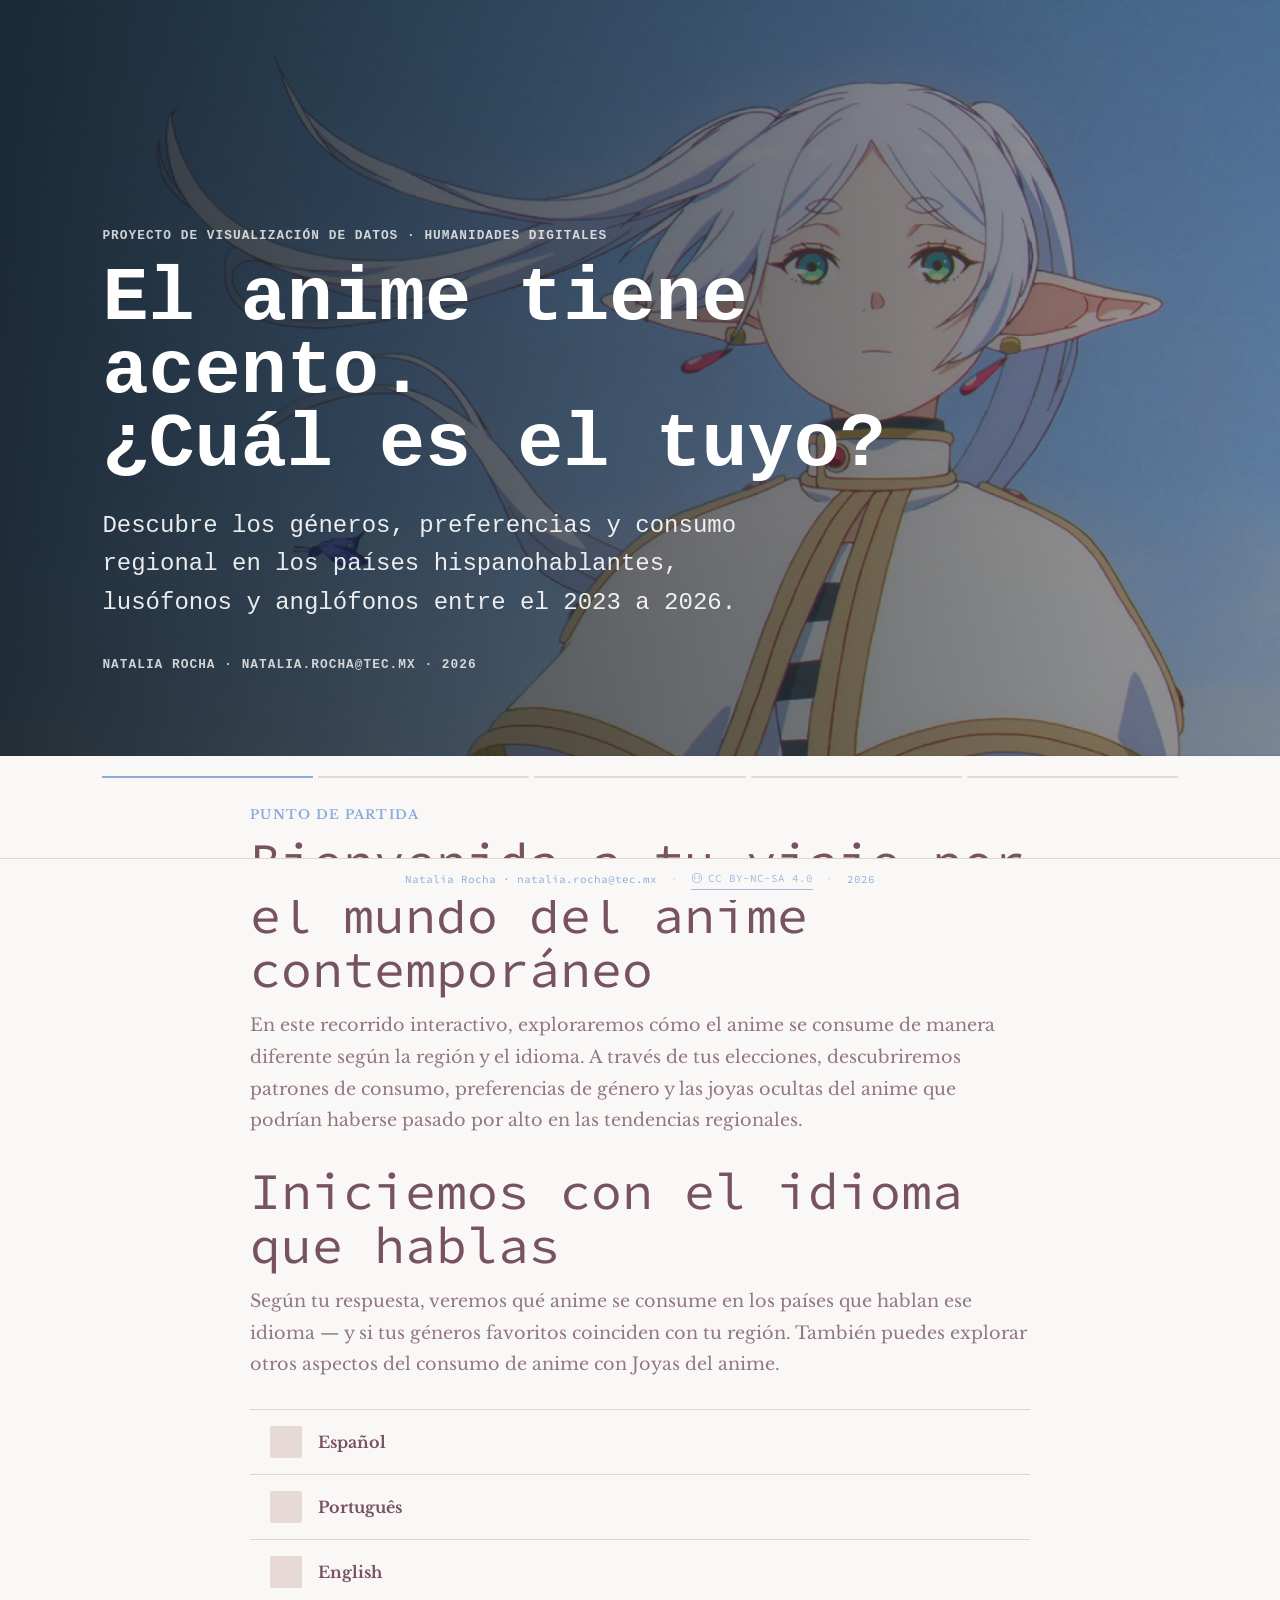
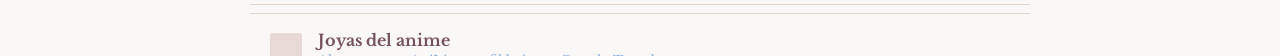
==== commit a44e4a77: "Update index.html" ====
--- a/index.html
+++ b/index.html
@@ -29,7 +29,7 @@
     --c-linea:rgba(93,202,165,0.3); --c-acento:#085041; --c-hover:#c4e8dc;
     --c-card-1:#d6ede5; --c-card-2:#1D9E75; --c-card-3:#5DCAA5;
     /* cursor PT: verdes */
-    --cur-skin:#D4E8C2; --cur-skin2:#AECF96; --cur-skin3:#6DB870; --cur-skin4:#3D8A45;
+
     --cur-hair:#0A2A10; --cur-hair2:#1A5025;
     --cur-shirt:#1D9E75; --cur-shirt2:#085041; --cur-shirt3:#0A6B55;
     --cur-belt:#2A6020; --cur-boot:#0A2E10; --cur-boot2:#051808;
@@ -42,7 +42,7 @@
     --c-linea:rgba(133,183,235,0.3); --c-acento:#0C447C; --c-hover:#c5ddf2;
     --c-card-1:#d8e8f5; --c-card-2:#378ADD; --c-card-3:#85B7EB;
     /* cursor EN: azules */
-    --cur-skin:#C2D8F0; --cur-skin2:#96BADC; --cur-skin3:#4A90D8; --cur-skin4:#1A5898;
+
     --cur-hair:#0A1A30; --cur-hair2:#1A3A60;
     --cur-shirt:#378ADD; --cur-shirt2:#0C447C; --cur-shirt3:#1A5DA8;
     --cur-belt:#205080; --cur-boot:#0A1E30; --cur-boot2:#050E18;
@@ -95,6 +95,7 @@
   .screen { display:block; opacity:0; pointer-events:none; transition:opacity .35s ease; }
   .screen.on { opacity:1; pointer-events:auto; }
   @keyframes fu { from{opacity:0} to{opacity:1} }
+  .shell { padding-bottom: 5rem !important; }
   .slabel { display:block; font-size:.8rem; font-weight:700; letter-spacing:.1em; text-transform:uppercase; color:var(--c-muted); margin-bottom:.6rem; transition:color .5s; }
   .stitle { font-family:"Source Code Pro","Lucida Console","Courier New",monospace; font-size:clamp(2rem,4vw,3.4rem); font-weight:normal; color:var(--c-texto); line-height:1.05; margin-bottom:.85rem; transition:color .5s; }
   .sbody  { font-size:1.1rem; color:var(--c-texto); opacity:.78; line-height:1.8; margin-bottom:1.75rem; transition:color .5s; }
@@ -166,9 +167,51 @@
   .anime-cover-wrap { display:grid; grid-template-columns:90px 1fr; gap:1rem; align-items:start; margin-bottom:.85rem; }
   .anime-cover { width:90px; border-radius:4px; display:block; aspect-ratio:2/3; object-fit:cover; background:var(--c-panel); }
   .anime-cover-ph { width:90px; aspect-ratio:2/3; background:var(--c-panel); border-radius:4px; display:flex; align-items:center; justify-content:center; font-size:1.4rem; color:var(--c-muted); }
-  #cl-prev { position:fixed; pointer-events:none; z-index:9999; width:120px; border-radius:6px; overflow:hidden; box-shadow:0 8px 28px rgba(0,0,0,.22); opacity:0; transition:opacity .18s ease; top:0; left:0; }
+  #cl-prev {
+    position:fixed; pointer-events:none; z-index:9999;
+    width:130px;
+    border-radius:10px;
+    overflow:visible;
+    opacity:0; transition:opacity .2s ease;
+    top:0; left:0;
+    filter: drop-shadow(0 6px 18px rgba(0,0,0,.28));
+  }
   #cl-prev.on { opacity:1; }
+  #cl-prev-inner {
+    border-radius:10px;
+    overflow:hidden;
+    border:3px solid var(--c-bg);
+    box-shadow: 0 0 0 1px var(--c-linea), 0 12px 32px rgba(0,0,0,.22);
+    background:var(--c-panel);
+    transition:border-color .5s,background .5s;
+  }
   #cl-prev img { width:100%; display:block; aspect-ratio:2/3; object-fit:cover; }
+  /* tail de la nube */
+  #cl-prev-tail {
+    position:absolute; bottom:-10px; left:18px;
+    width:0; height:0;
+    border-left:8px solid transparent;
+    border-right:8px solid transparent;
+    border-top:11px solid var(--c-bg);
+    filter:drop-shadow(0 2px 2px rgba(0,0,0,.12));
+    transition:border-top-color .5s;
+  }
+  #cl-prev-tail::after {
+    content:'';
+    position:absolute; top:-13px; left:-7px;
+    width:0; height:0;
+    border-left:7px solid transparent;
+    border-right:7px solid transparent;
+    border-top:10px solid var(--c-linea);
+  }
+  #cl-prev-label {
+    padding:.3rem .55rem .35rem;
+    font-family:"Source Code Pro","Lucida Console",monospace;
+    font-size:.62rem; font-weight:700;
+    color:var(--c-acento); opacity:.8;
+    white-space:nowrap; overflow:hidden; text-overflow:ellipsis;
+    transition:color .5s;
+  }
   .meto-tabs { display:flex; gap:0; border-bottom:1px solid var(--c-linea); margin-bottom:2rem; overflow-x:auto; -webkit-overflow-scrolling:touch; }
   .meto-tab { font-size:.78rem; font-weight:700; letter-spacing:.07em; text-transform:uppercase; padding:.6rem 1.1rem; background:none; border:none; border-bottom:2px solid transparent; cursor:pointer; color:var(--c-muted); white-space:nowrap; font-family:inherit; margin-bottom:-1px; transition:color .18s,border-color .18s; }
   .meto-tab:hover { color:var(--c-texto); }
@@ -272,7 +315,7 @@
 </head>
 <body>
 
-<div id="cl-prev"><img id="cl-prev-img" src="" alt=""></div>
+<div id="cl-prev"><div id="cl-prev-inner"><img id="cl-prev-img" src="" alt=""><div id="cl-prev-label"></div></div><div id="cl-prev-tail"></div></div>
 
 <header class="hero">
   <div class="hero-texto">
@@ -704,11 +747,17 @@
 var clPrevImg=document.getElementById('cl-prev-img');
 document.addEventListener('mousemove',function(e){
   if(!clPrev.classList.contains('on'))return;
-  var x=e.clientX+20,y=e.clientY+20;
-  if(x+124>window.innerWidth-8)x=e.clientX-144;
-  if(y+184>window.innerHeight-8)y=e.clientY-204;
+  var x=e.clientX+18, y=e.clientY-clPrev.offsetHeight-14;
+  if(x+140>window.innerWidth-8) x=e.clientX-148;
+  if(y<8) y=e.clientY+18;
   clPrev.style.transform='translate('+x+'px,'+y+'px)';
 });
+function clPrevShow(src,label){
+  clPrevImg.src=src;
+  var lbl=document.getElementById('cl-prev-label');
+  if(lbl) lbl.textContent=label||'';
+  clPrev.classList.add('on');
+}
 function clPrevHide(){ clPrev.classList.remove('on'); }
 
 /* ── pips ── */
@@ -832,7 +881,8 @@
     return '<div class="stat"><span class="slb">'+s.l+'</span><span class="sval">'+s.v+'</span><span class="ssub">'+s.s+'</span></div>';
   }).join('');
   document.getElementById('s1-anime').innerHTML=d.anime.map(function(a){
-    return '<button class="cb" onclick="showAnime(\''+a.key+'\')">'+
+    var hov=a.img ? ' onmouseenter="clPrevShow(\''+a.img+'\',\''+a.title+'\')" onmouseleave="clPrevHide()"' : '';
+    return '<button class="cb" onclick="showAnime(\''+a.key+'\')"'+hov+'>'+
       '<div class="cicon"><i class="ti '+a.icon+'" aria-hidden="true"></i></div>'+
       '<div class="ctxt"><div class="ctit">'+a.title+'</div><div class="csub">'+a.sub+'</div></div>'+
       '<i class="ti ti-chevron-right carr" aria-hidden="true"></i></button>';
@@ -944,7 +994,7 @@
       '<div class="cl-sub">'+c.demo+' · '+c.nodos+' nodos</div></div>'+
       '<div class="cl-pct">'+c.pct+'</div>';
     if(c.img){
-      div.addEventListener('mouseenter',function(){clPrevImg.src=c.img;clPrev.classList.add('on');});
+      div.addEventListener('mouseenter',function(){clPrevShow(c.img,c.name);});
       div.addEventListener('mouseleave',clPrevHide);
     }
     div.addEventListener('click',function(){clPrevHide();showCluster(k);});
@@ -1155,10 +1205,11 @@
 
   /* exponer al scope global para que pickLang lo pueda llamar */
   window.updateCursorPalette=function(){
-    P.sk  = cssVar('--cur-skin')   || '#F5C5A3';
-    P.sk2 = cssVar('--cur-skin2')  || '#E8A07C';
-    P.sk3 = cssVar('--cur-skin3')  || '#E05880';
-    P.sk4 = cssVar('--cur-skin4')  || '#B83860';
+    // tono piel — siempre fijo sin importar el tema
+    P.sk  = '#F5C5A3';
+    P.sk2 = '#E8A07C';
+    P.sk3 = '#E05880';
+    P.sk4 = '#B83860';
     P.ha  = cssVar('--cur-hair')   || '#3D1F0A';
     P.ha2 = cssVar('--cur-hair2')  || '#6B3515';
     P.bo  = cssVar('--cur-shirt')  || '#D43060';
@@ -1323,5 +1374,16 @@
 })();
 </script>
 
+
+<footer id="site-footer" style="position:fixed;bottom:0;left:0;right:0;z-index:50;text-align:center;padding:.65rem max(1.25rem,8vw);font-family:'Source Code Pro','Lucida Console','Courier New',monospace;font-size:.68rem;color:var(--c-muted);border-top:1px solid var(--c-linea);background:var(--c-bg);display:flex;align-items:center;justify-content:center;gap:.85rem;flex-wrap:wrap;transition:color .5s,border-color .5s,background .5s;">
+  <span>Natalia Rocha · natalia.rocha@tec.mx</span>
+  <span style="opacity:.35">·</span>
+  <a href="https://creativecommons.org/licenses/by-nc-sa/4.0/" target="_blank" rel="noopener" style="color:inherit;text-decoration:none;display:inline-flex;align-items:center;gap:.3rem;border-bottom:1px solid currentColor;padding-bottom:1px;opacity:.8;transition:opacity .18s;" onmouseover="this.style.opacity=1" onmouseout="this.style.opacity=.8">
+    <svg xmlns="http://www.w3.org/2000/svg" width="12" height="12" viewBox="0 0 24 24" fill="currentColor" aria-hidden="true"><path d="M12 2C6.477 2 2 6.477 2 12s4.477 10 10 10 10-4.477 10-10S17.523 2 12 2zm0 1.5a8.5 8.5 0 1 1 0 17 8.5 8.5 0 0 1 0-17zM9.5 8a3.5 3.5 0 0 0 0 7h.25v-1.5H9.5a2 2 0 1 1 0-4h.25V8H9.5zm4.75 0v1.5h.25a2 2 0 1 1 0 4h-.25V15h.25a3.5 3.5 0 0 0 0-7h-.25z"/></svg>
+    CC BY-NC-SA 4.0
+  </a>
+  <span style="opacity:.35">·</span>
+  <span>2026</span>
+</footer>
 </body>
 </html>
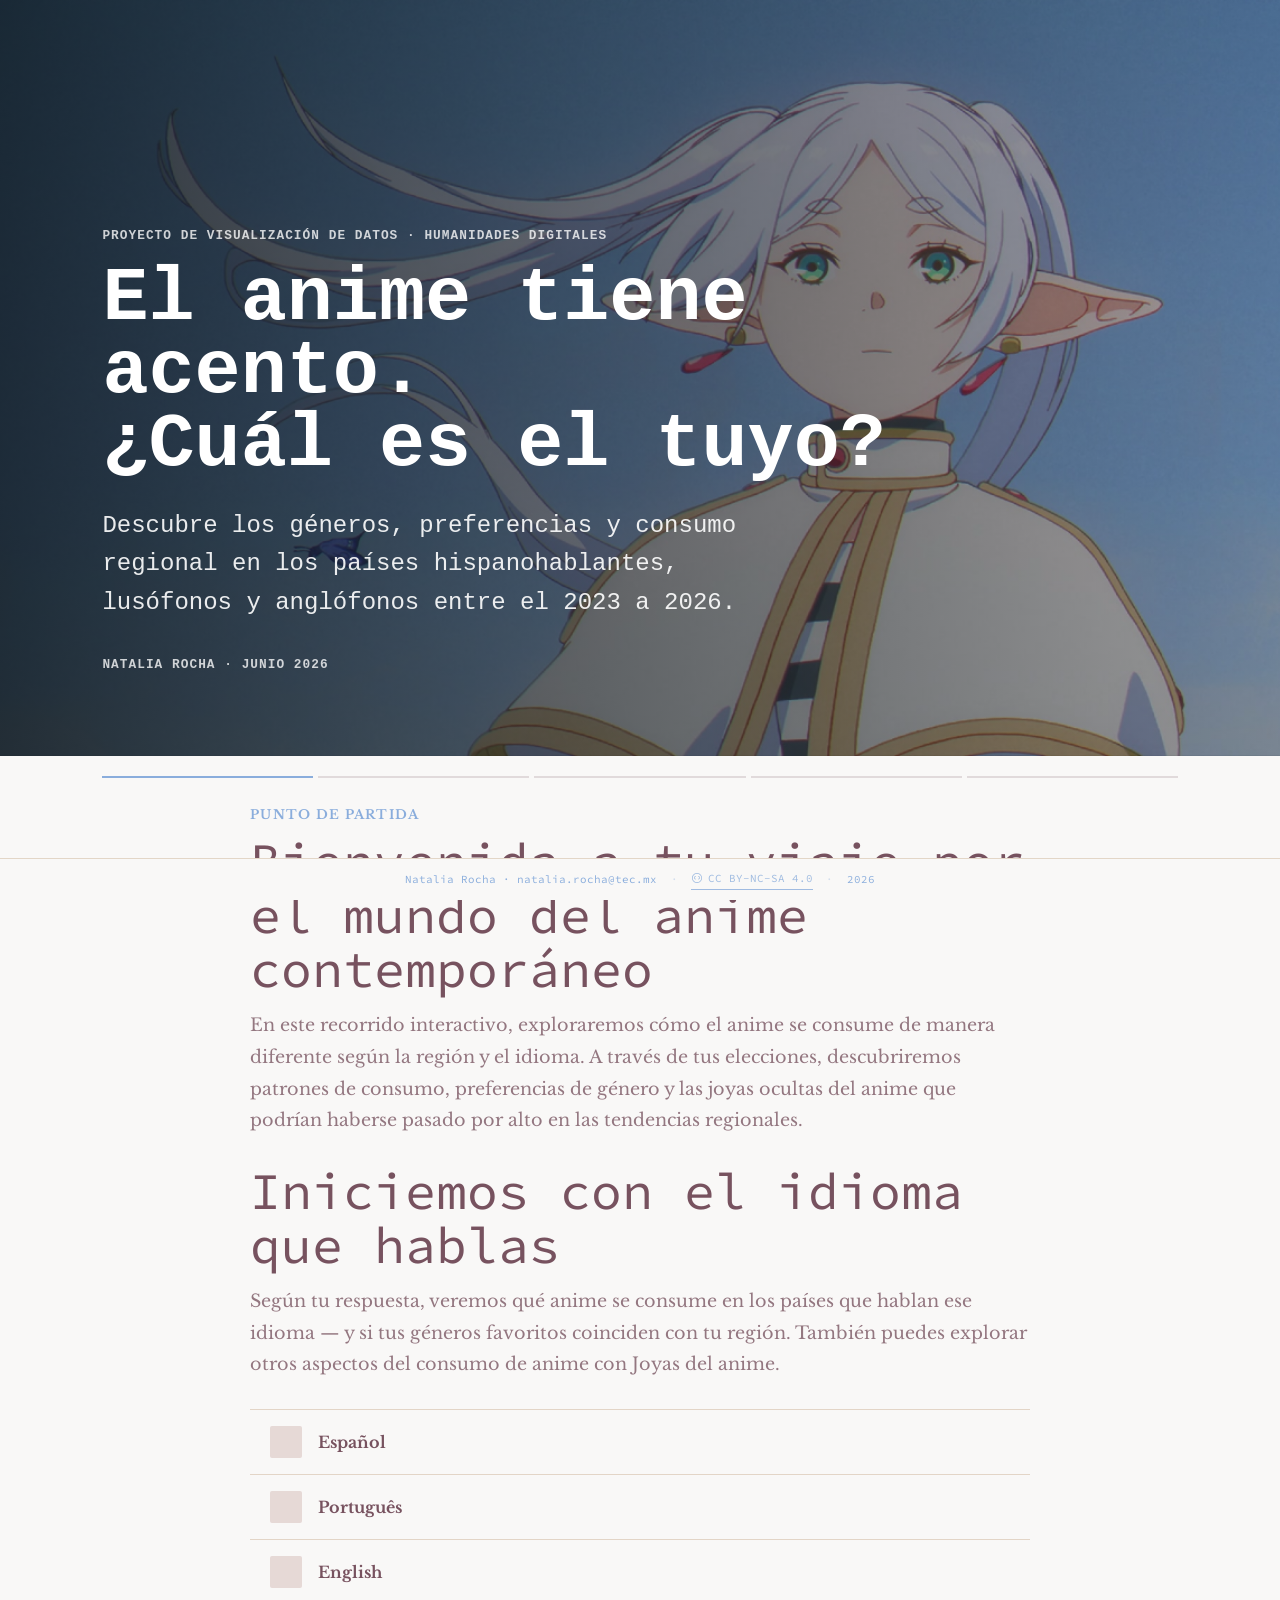
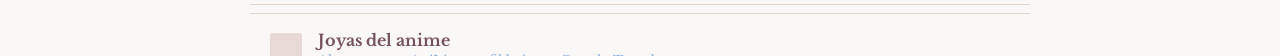
==== commit 9572519f: "changes" ====
--- a/index.html
+++ b/index.html
@@ -322,7 +322,7 @@
     <p class="serie">Proyecto de visualización de datos · Humanidades Digitales</p>
     <h1>El anime tiene acento.<br>¿Cuál es el tuyo?</h1>
     <p class="entradilla">Descubre los géneros, preferencias y consumo regional en los países hispanohablantes, lusófonos y anglófonos entre el 2023 a 2026.</p>
-    <p class="meta">Natalia Rocha · natalia.rocha@tec.mx · 2026</p>
+    <p class="meta">Natalia Rocha · Junio 2026</p>
   </div>
 </header>
 
